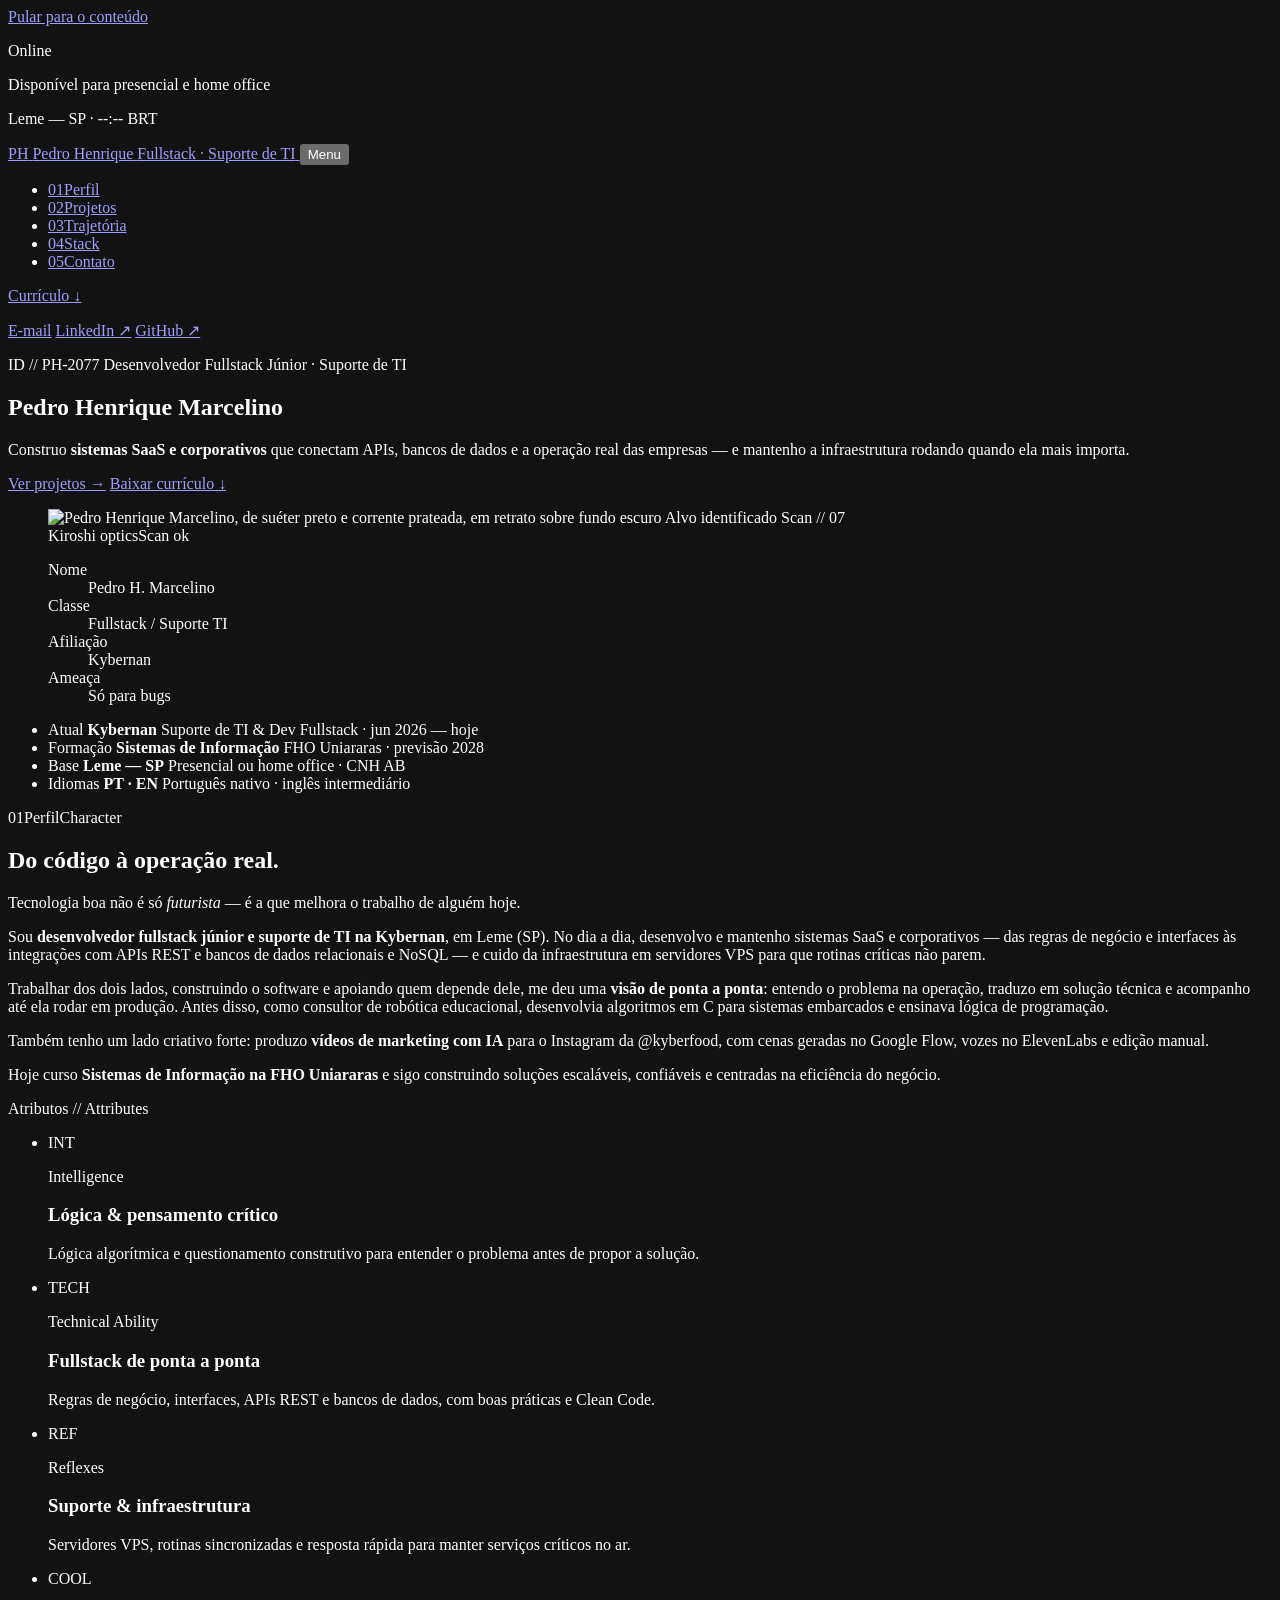
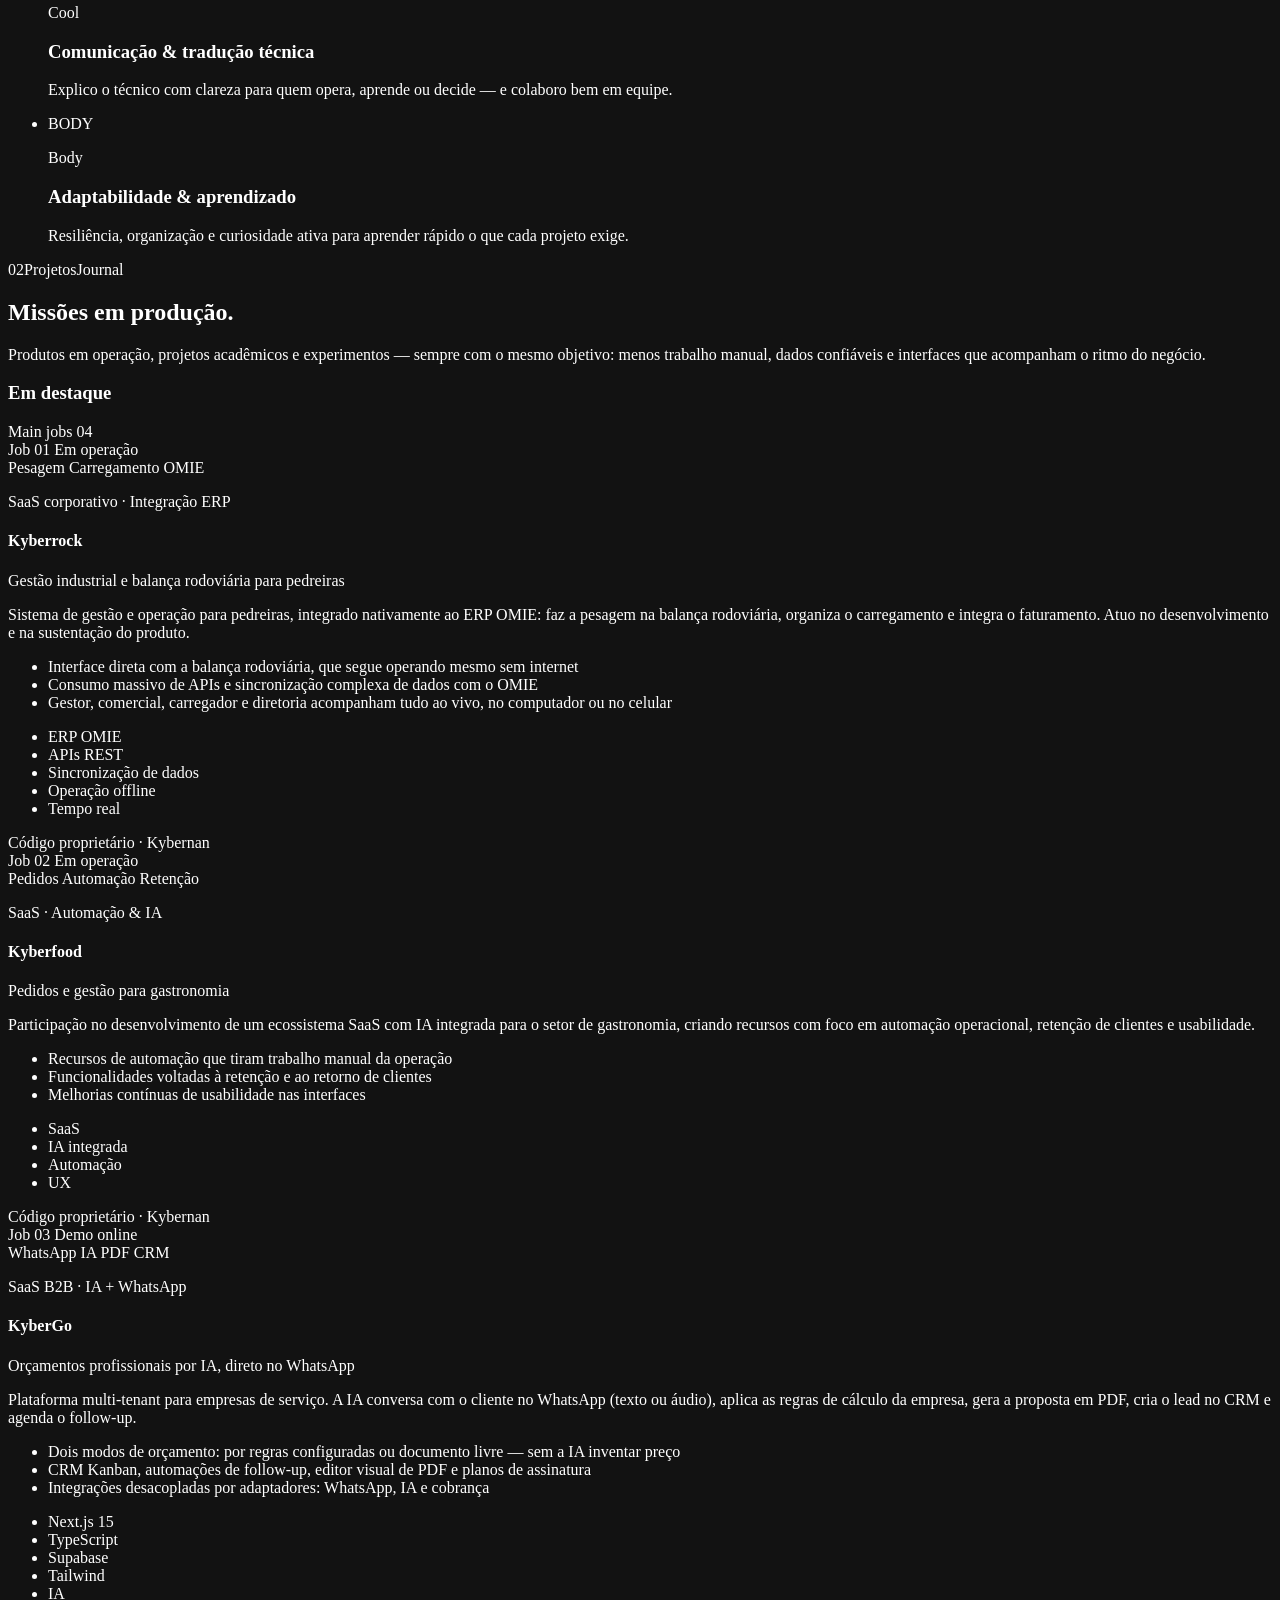
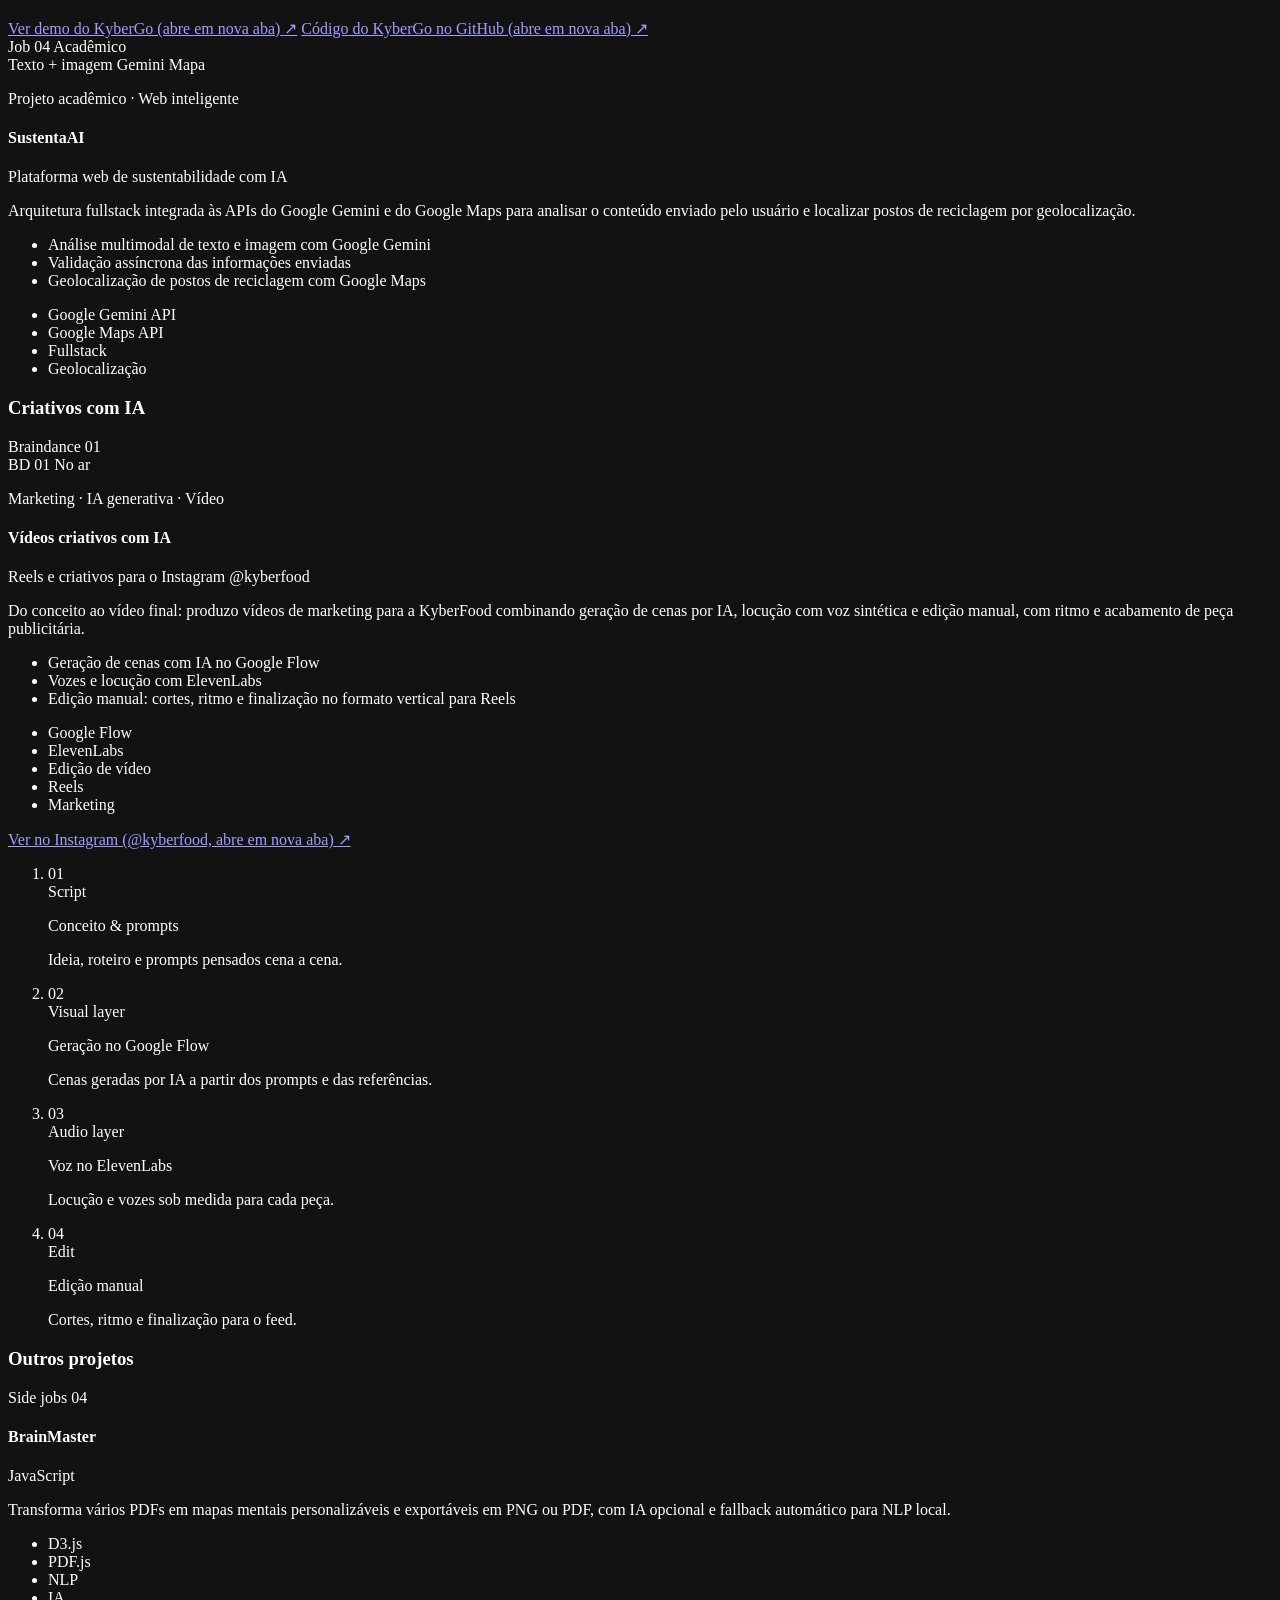
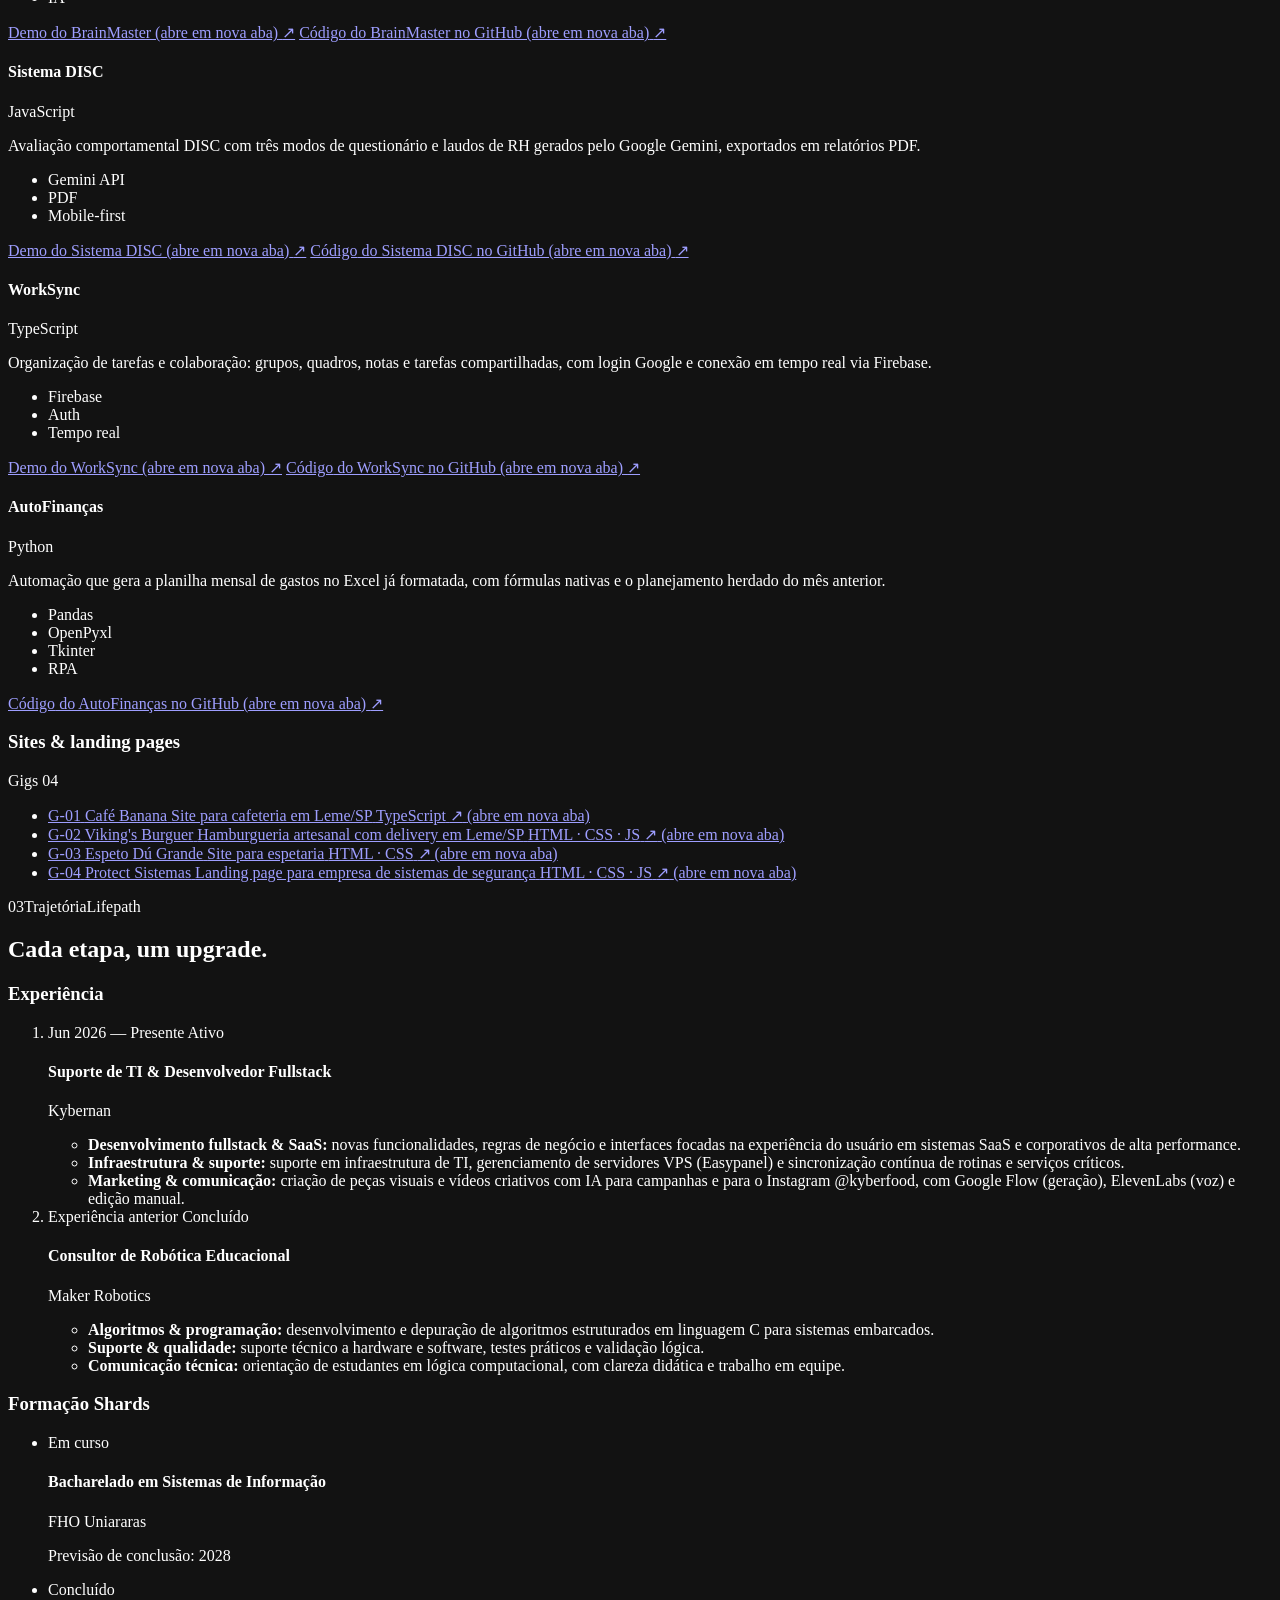
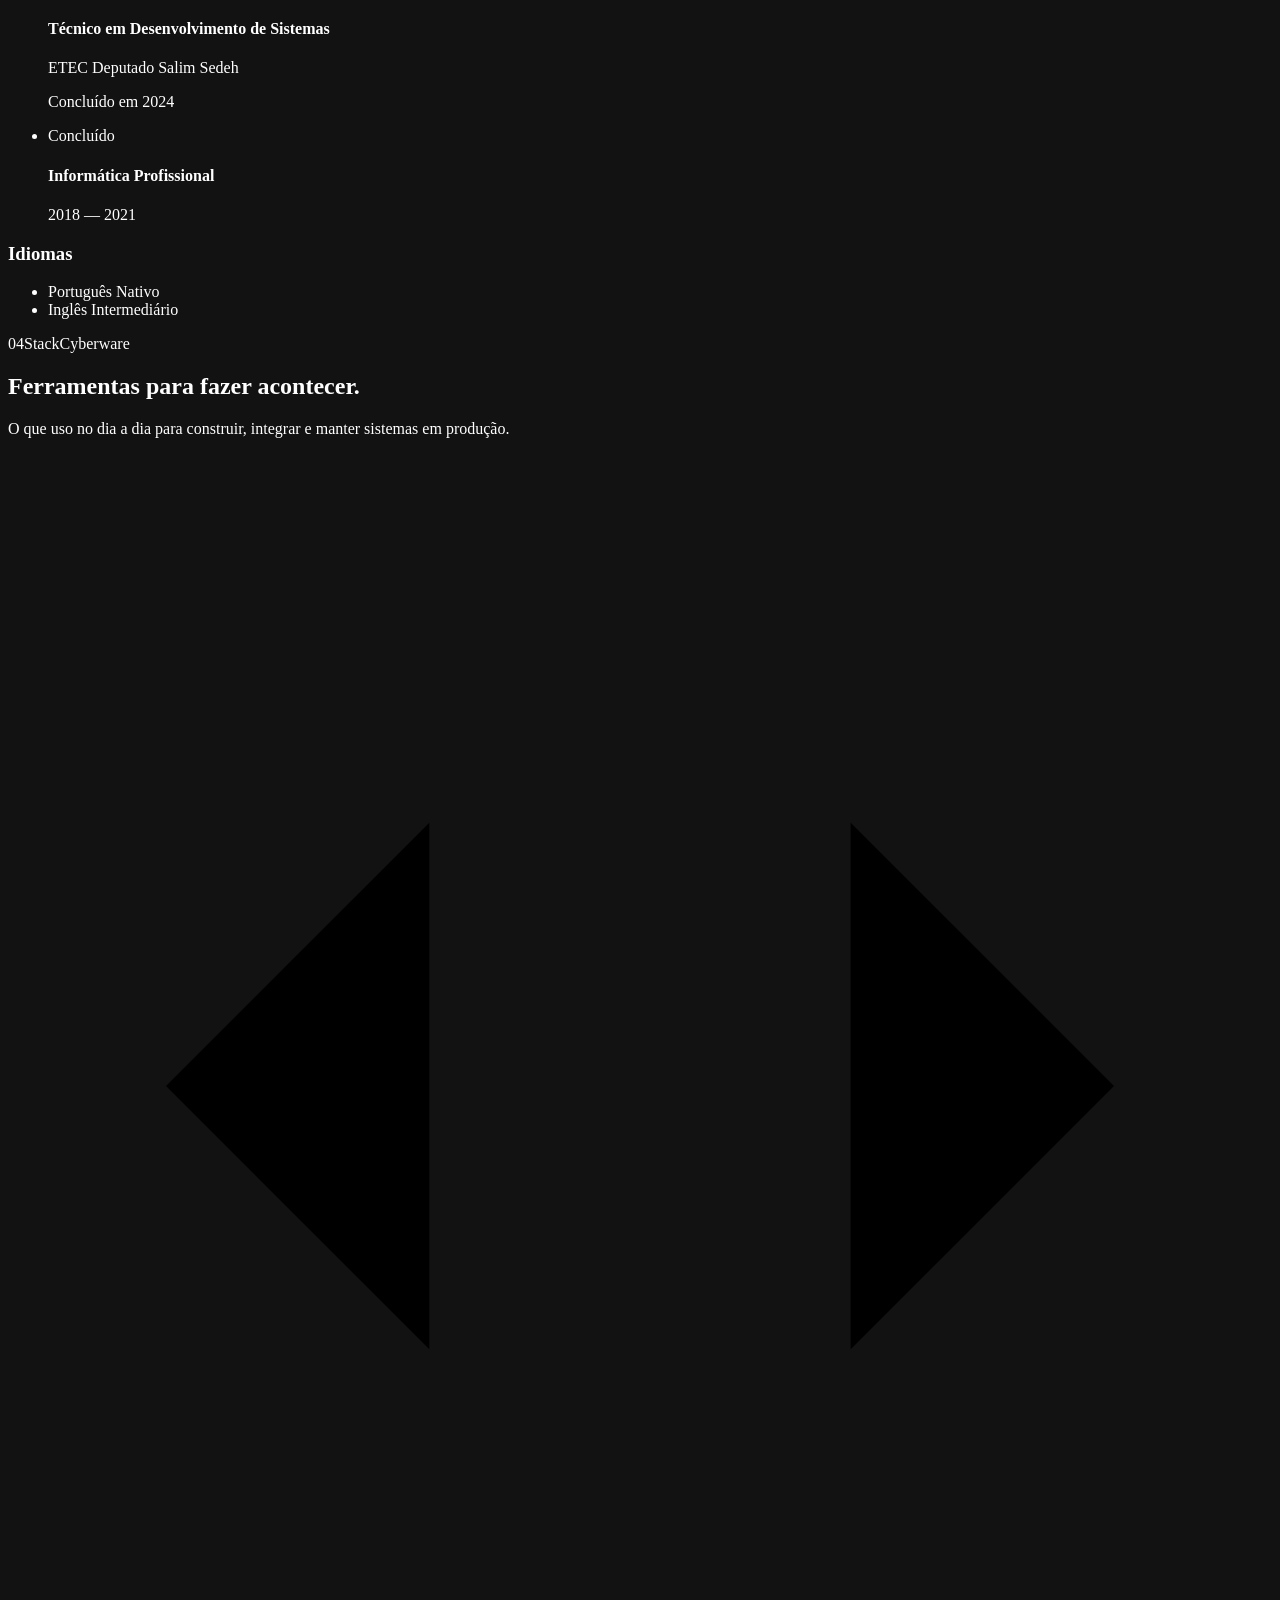
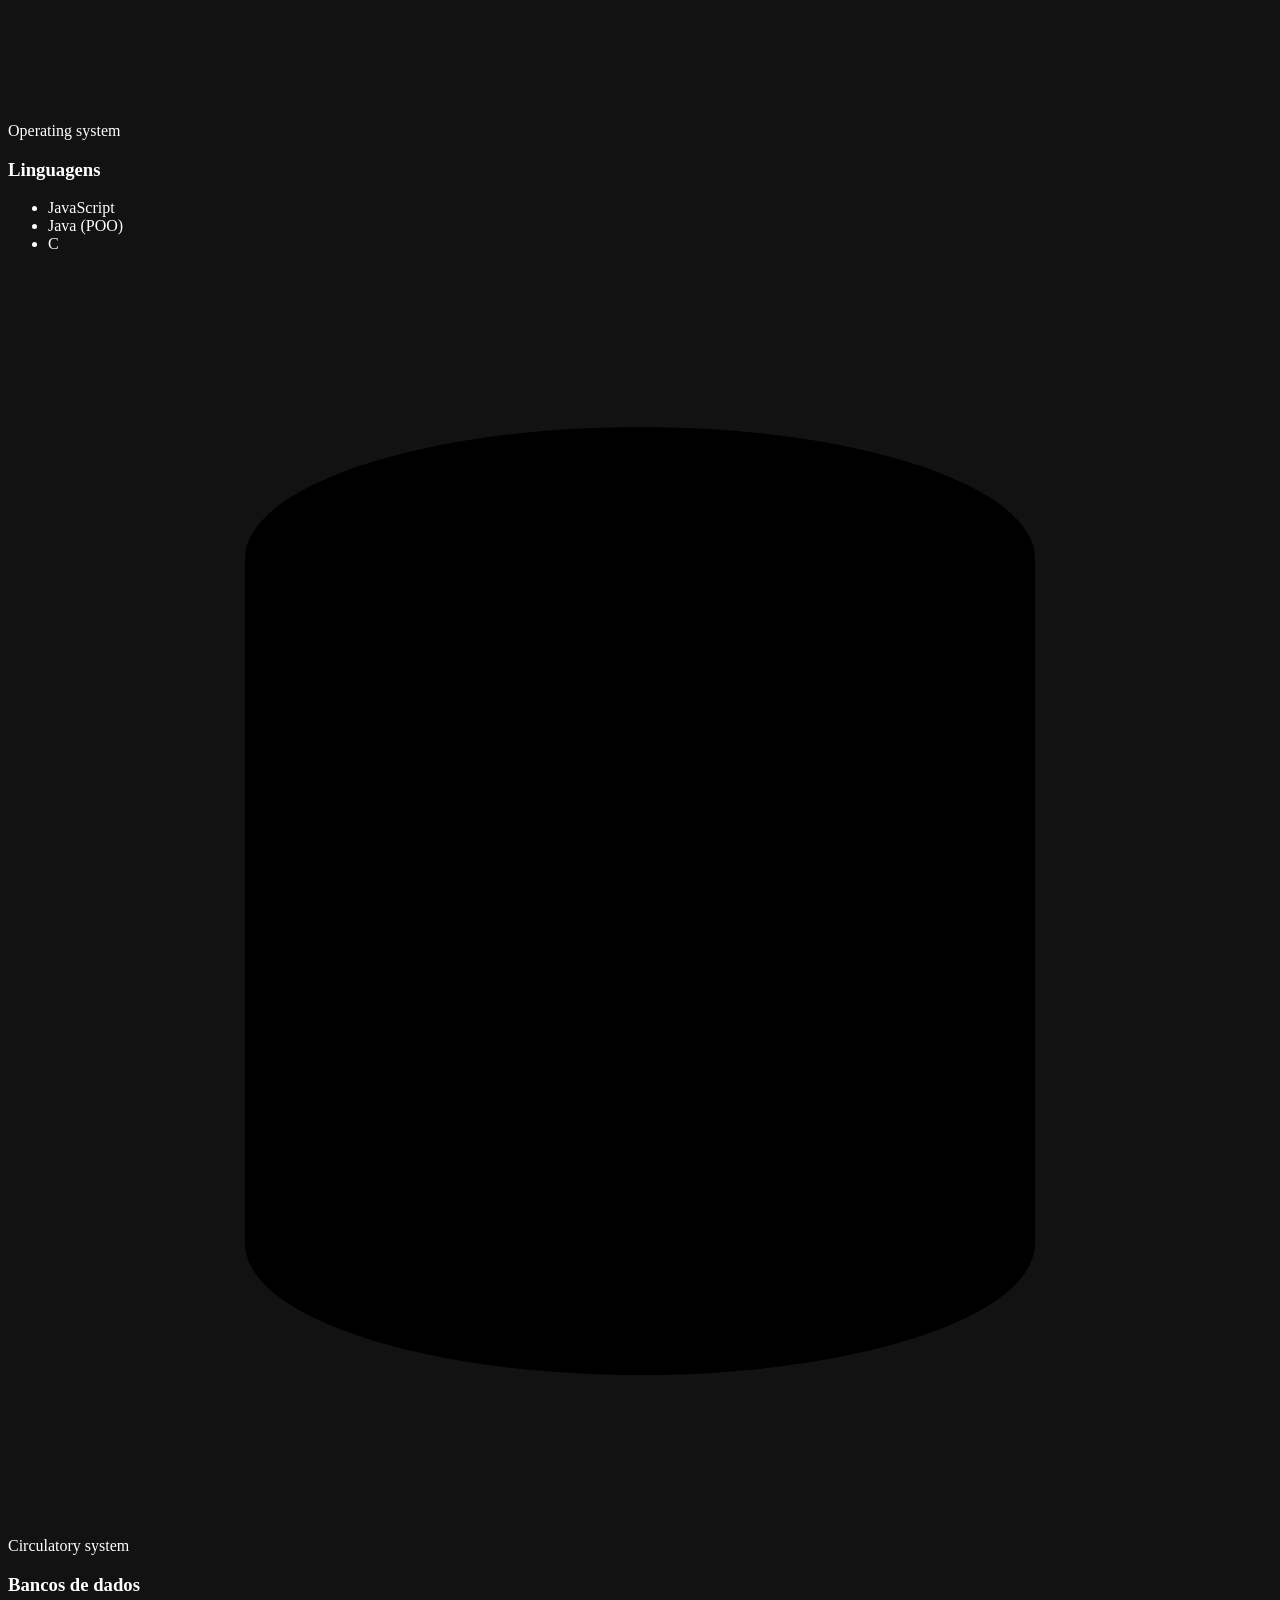
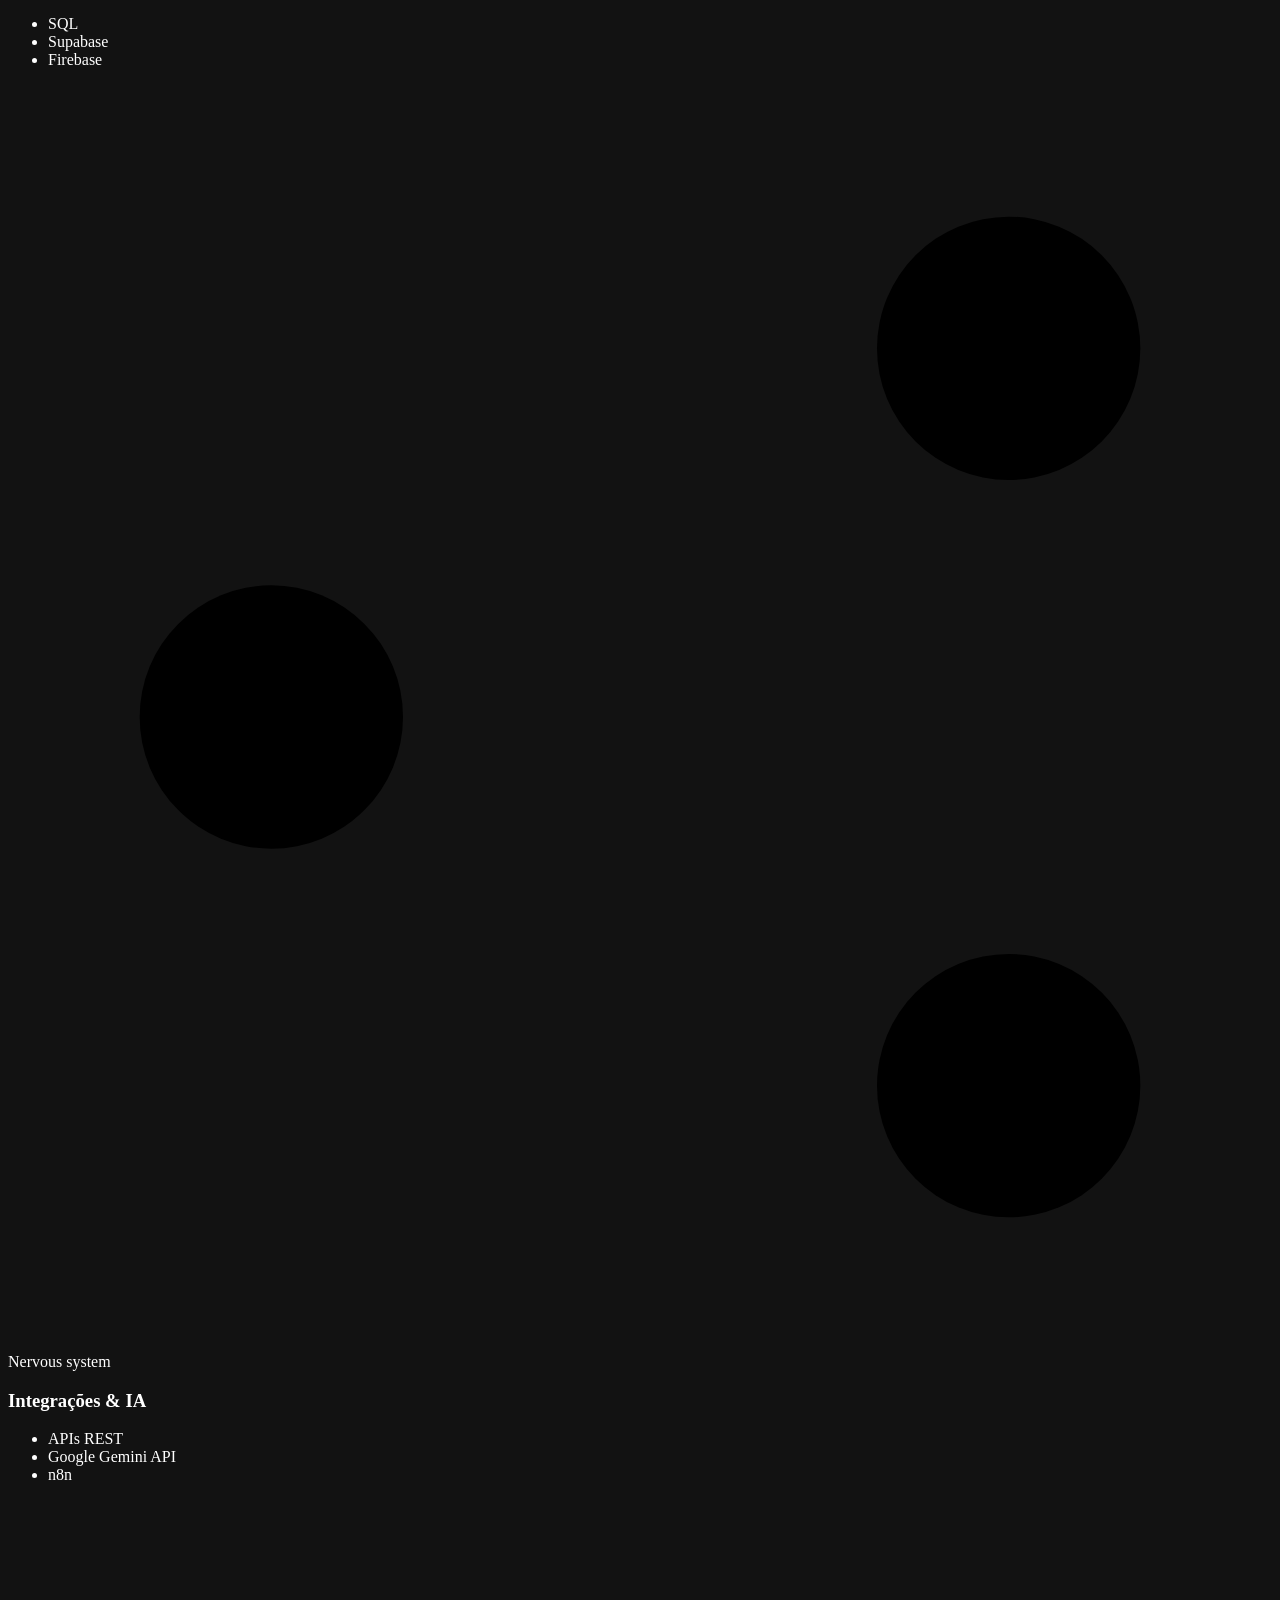
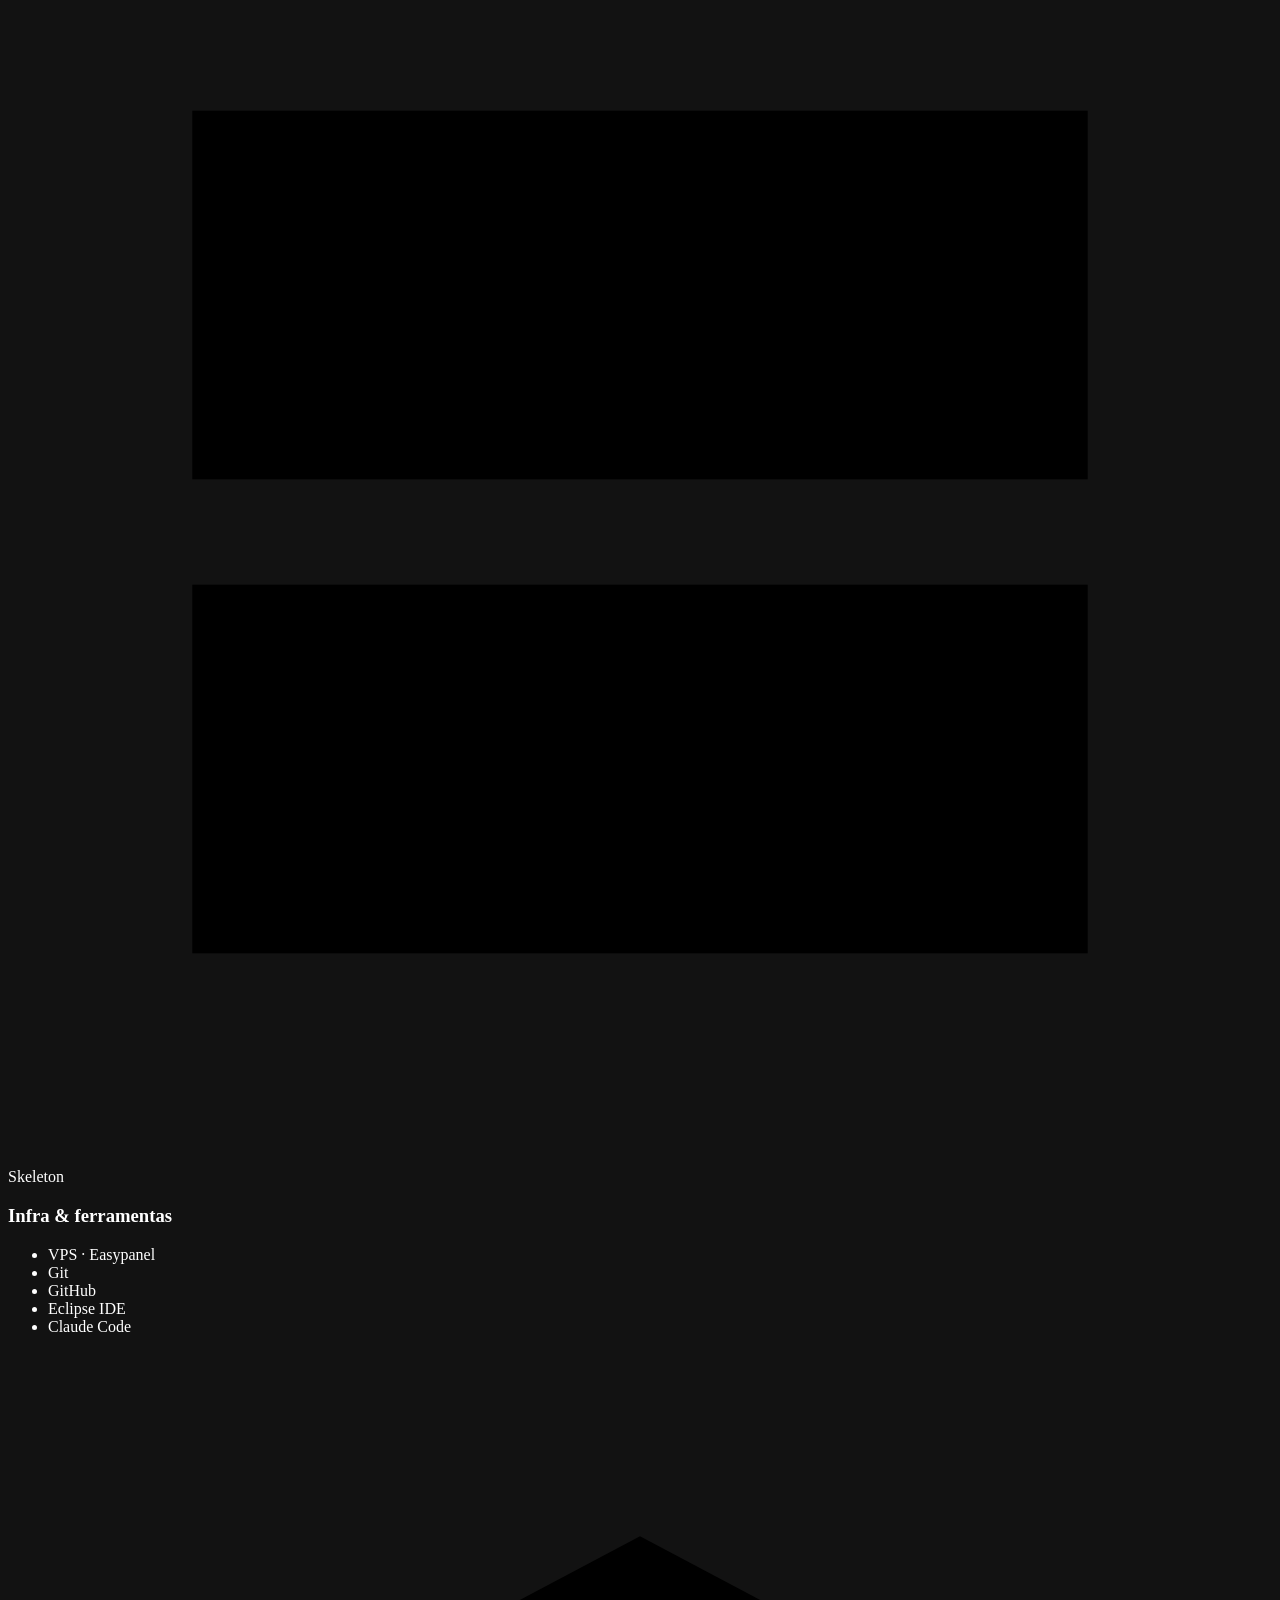
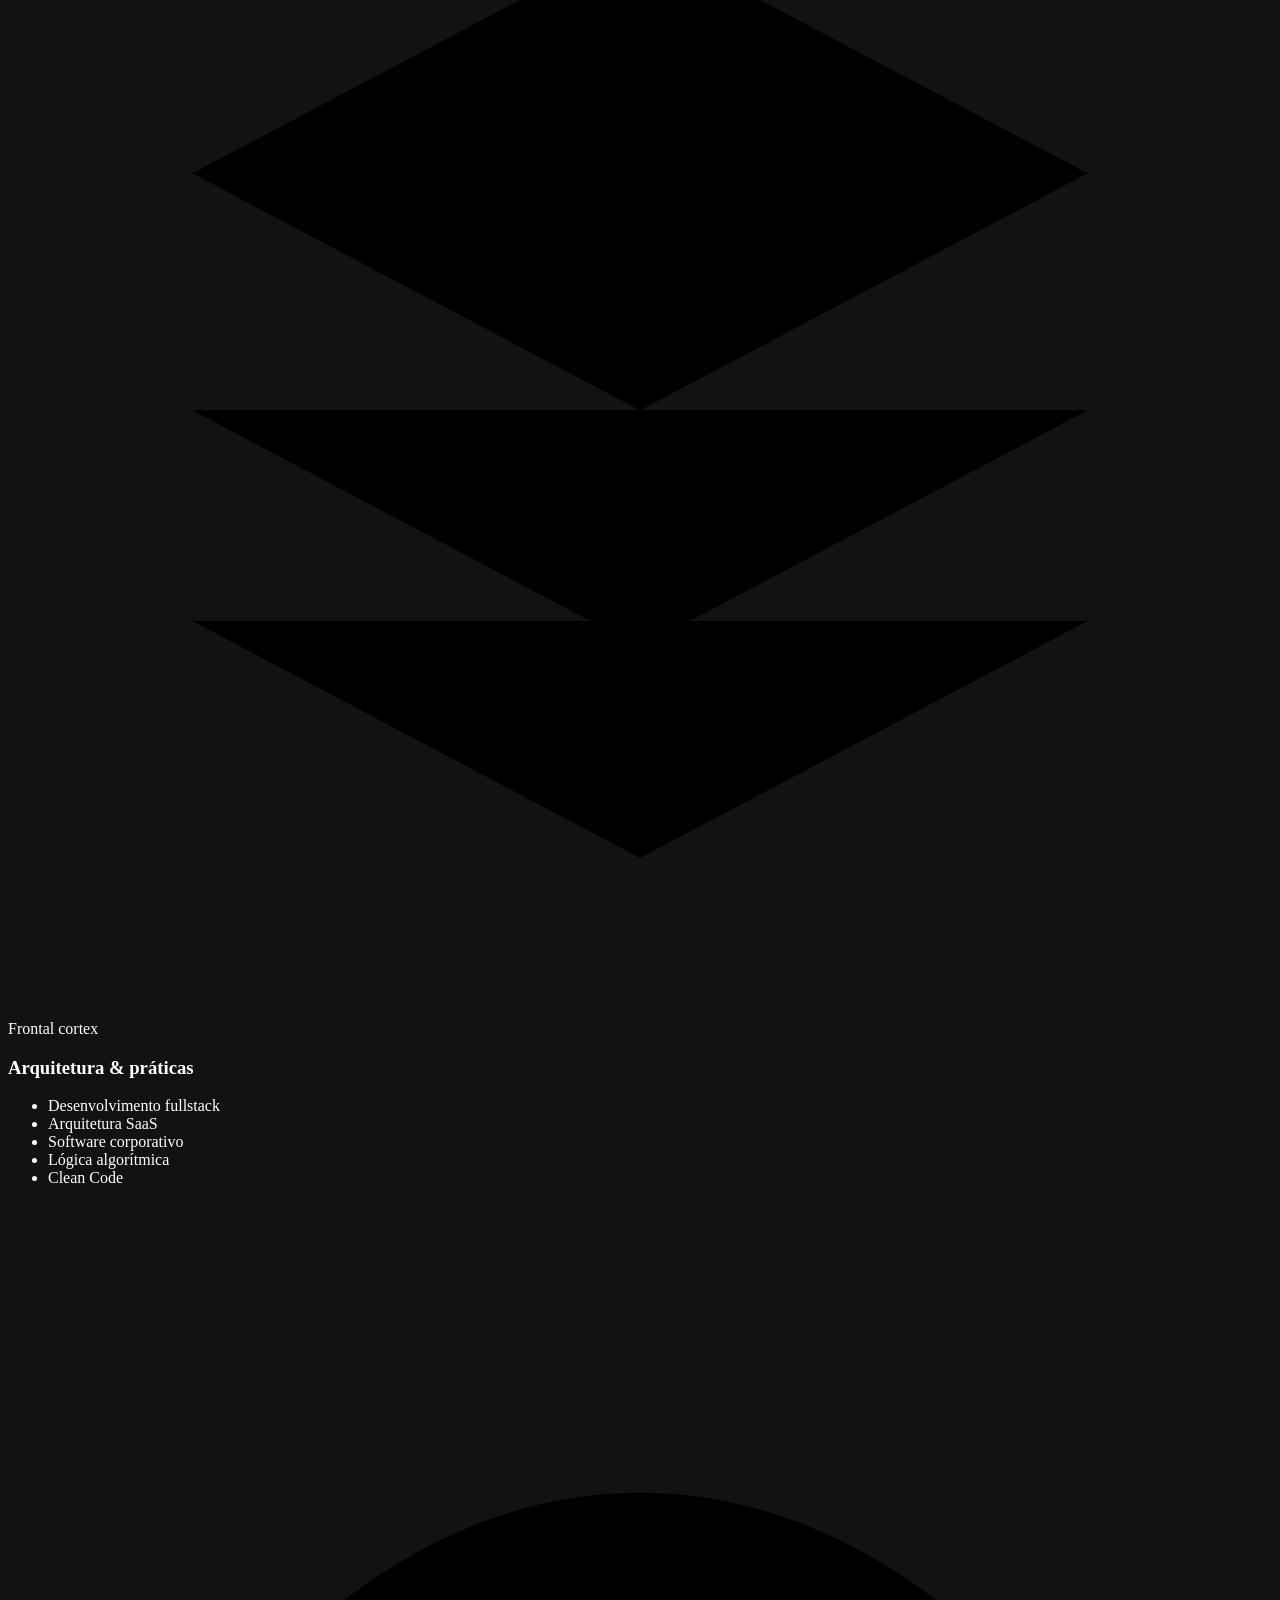
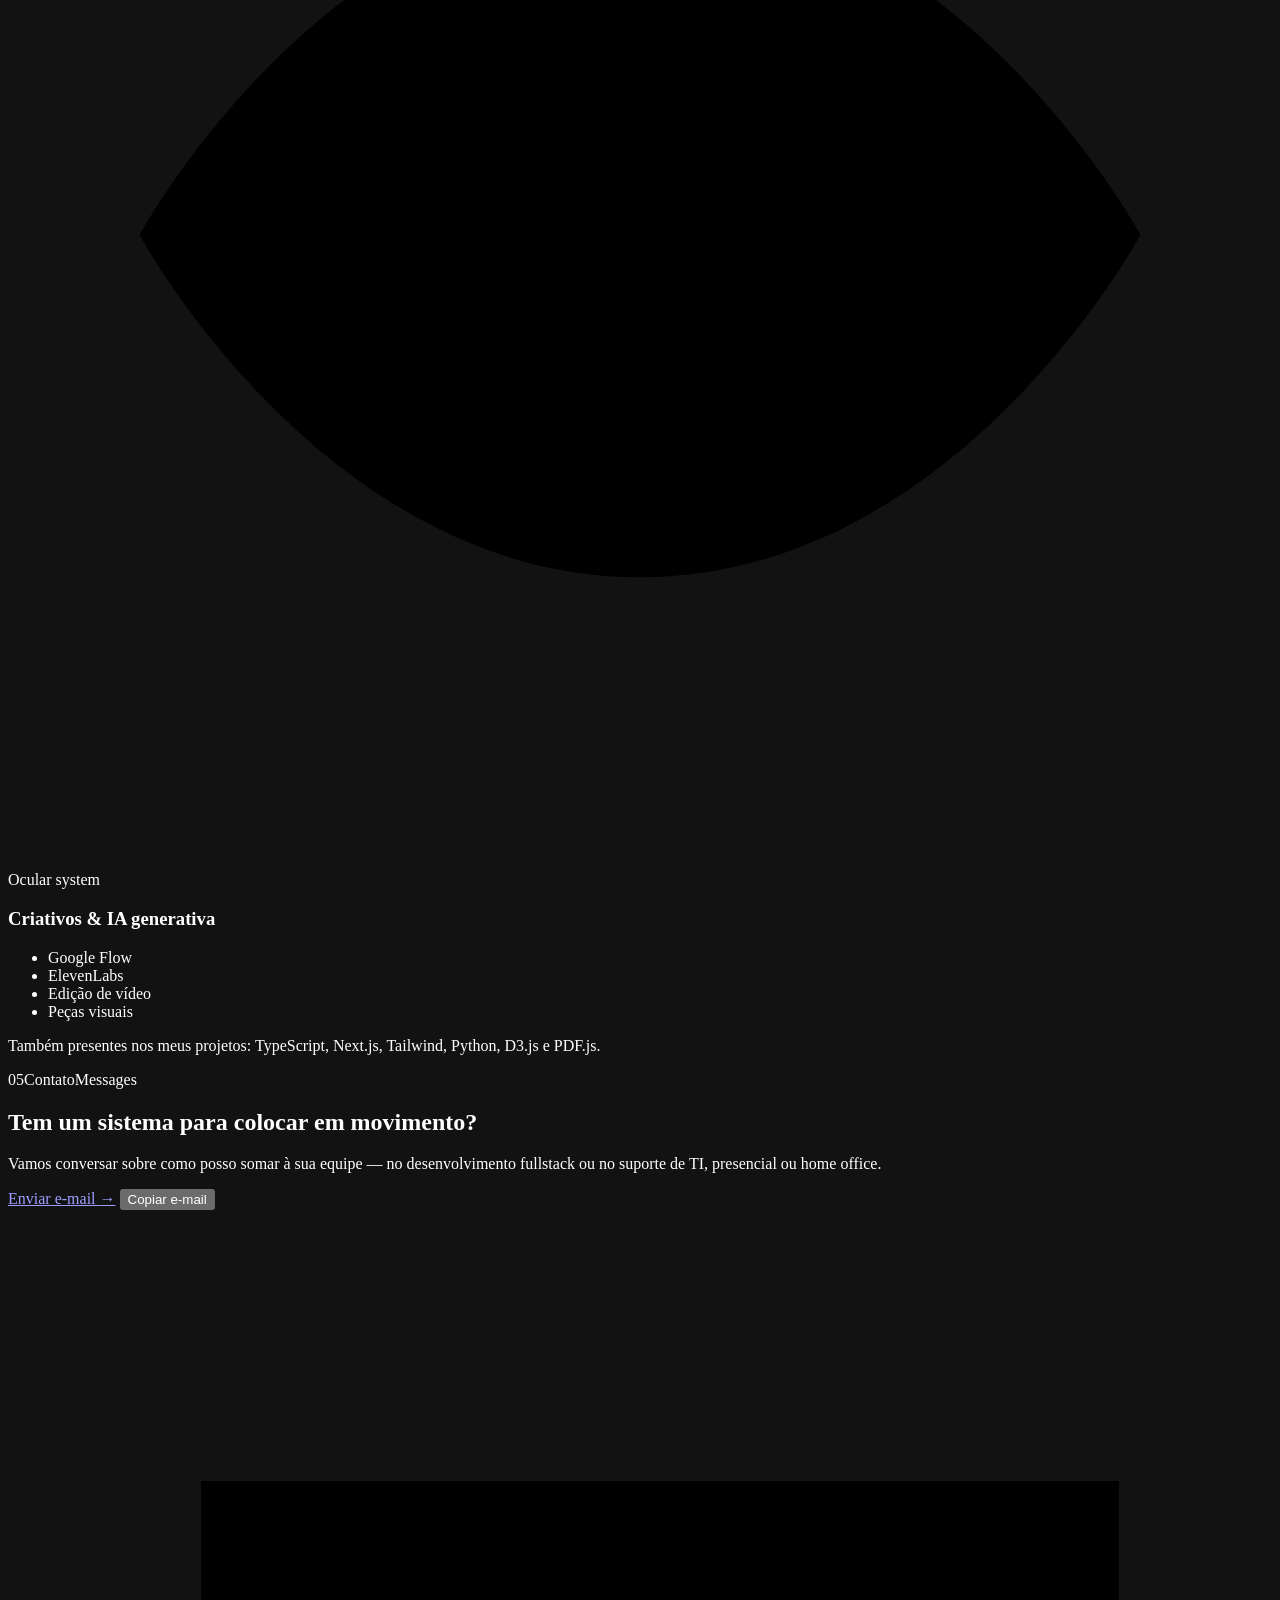
==== index.html @ 67954c0d "Add files via upload" ====
<!doctype html>
<html lang="pt-BR">
<head>
  <meta charset="utf-8">
  <meta name="viewport" content="width=device-width, initial-scale=1">
  <title>Pedro Henrique Marcelino — Desenvolvedor Fullstack &amp; Suporte de TI</title>
  <meta name="description" content="Portfólio de Pedro Henrique Marcelino, desenvolvedor fullstack júnior e suporte de TI em Leme/SP. Sistemas SaaS e corporativos, integrações com APIs REST, bancos de dados, infraestrutura em VPS e vídeos de marketing com IA.">
  <meta name="author" content="Pedro Henrique Marcelino">
  <meta name="theme-color" content="#07070a">
  <meta name="color-scheme" content="dark">

  <!-- Compartilhamento em redes sociais. Depois de publicar, troque o caminho da imagem por uma URL absoluta
       (ex.: https://seu-dominio.com/assets/img/og-image.jpg) — LinkedIn e WhatsApp exigem URL completa. -->
  <meta property="og:type" content="website">
  <meta property="og:locale" content="pt_BR">
  <meta property="og:site_name" content="Pedro Henrique Marcelino">
  <meta property="og:title" content="Pedro Henrique Marcelino — Desenvolvedor Fullstack &amp; Suporte de TI">
  <meta property="og:description" content="Sistemas SaaS e corporativos, APIs REST, dados e infraestrutura. Conheça meus projetos e minha trajetória.">
  <meta property="og:image" content="assets/img/og-image.jpg">
  <meta property="og:image:width" content="1200">
  <meta property="og:image:height" content="630">
  <meta property="og:image:alt" content="Pedro Henrique Marcelino — Desenvolvedor Fullstack e Suporte de TI">
  <meta name="twitter:card" content="summary_large_image">

  <link rel="icon" href="assets/img/favicon-32.png" sizes="32x32" type="image/png">
  <link rel="icon" href="assets/img/favicon.svg" type="image/svg+xml">
  <link rel="apple-touch-icon" href="assets/img/apple-touch-icon.png">

  <link rel="preconnect" href="https://fonts.googleapis.com">
  <link rel="preconnect" href="https://fonts.gstatic.com" crossorigin>
  <link rel="stylesheet" href="https://fonts.googleapis.com/css2?family=Barlow:wght@400;500;600&family=JetBrains+Mono:wght@400;500;700&family=Rajdhani:wght@500;600;700&display=swap">
  <link rel="stylesheet" href="assets/css/style.css">

  <script>document.documentElement.classList.add('js');</script>
  <script type="application/ld+json">
  {
    "@context": "https://schema.org",
    "@type": "Person",
    "name": "Pedro Henrique Marcelino",
    "jobTitle": "Desenvolvedor Fullstack Júnior e Suporte de TI",
    "description": "Desenvolvedor fullstack júnior e suporte de TI, com foco em sistemas SaaS e corporativos, integrações com APIs REST, bancos de dados e infraestrutura em VPS.",
    "image": "assets/img/pedro-henrique-marcelino.webp",
    "email": "mailto:pedromarcelinoh7@gmail.com",
    "worksFor": { "@type": "Organization", "name": "Kybernan" },
    "address": { "@type": "PostalAddress", "addressLocality": "Leme", "addressRegion": "SP", "addressCountry": "BR" },
    "alumniOf": { "@type": "EducationalOrganization", "name": "ETEC Deputado Salim Sedeh" },
    "knowsAbout": ["Desenvolvimento Fullstack", "APIs REST", "Arquitetura SaaS", "SQL", "Supabase", "Firebase", "Infraestrutura VPS", "Suporte de TI", "Vídeos com IA generativa", "Google Flow", "ElevenLabs"],
    "knowsLanguage": ["pt-BR", "en"],
    "sameAs": [
      "https://www.linkedin.com/in/pedro-henrique-marcelino-/",
      "https://github.com/Dev-PedroMarcelino"
    ]
  }
  </script>
</head>
<body>
  <a class="skip-link" href="#conteudo">Pular para o conteúdo</a>
  <div class="fx-bg" aria-hidden="true"></div>

  <!-- ===================================================== STATUS BAR (HUD) -->
  <div class="statusbar">
    <div class="container statusbar__inner">
      <p class="statusbar__item statusbar__item--live"><span class="pulse" aria-hidden="true"></span>Online</p>
      <p class="statusbar__item statusbar__item--wide">Disponível para presencial e home office</p>
      <p class="statusbar__item"><span class="statusbar__item--wide">Leme — SP ·&nbsp;</span><time data-clock>--:--</time>&nbsp;<span class="statusbar__muted">BRT</span></p>
    </div>
  </div>

  <!-- ===================================================== HEADER / NAV -->
  <header class="site-header" data-header>
    <div class="container navbar">
      <a class="brand" href="#inicio" aria-label="Pedro Henrique Marcelino, voltar ao início">
        <span class="brand__mark" aria-hidden="true">PH</span>
        <span class="brand__text" aria-hidden="true">
          <span class="brand__name">Pedro Henrique</span>
          <span class="brand__role">Fullstack · Suporte de TI</span>
        </span>
      </a>

      <button class="nav-toggle" type="button" aria-expanded="false" aria-controls="menu" data-nav-toggle>
        <span class="nav-toggle__label" data-nav-label>Menu</span>
        <span class="nav-toggle__icon" aria-hidden="true"><span></span><span></span></span>
      </button>

      <nav class="nav" id="menu" aria-label="Navegação principal" data-nav>
        <ul class="nav__list">
          <li><a class="nav__link" href="#perfil"><span class="nav__index">01</span>Perfil</a></li>
          <li><a class="nav__link" href="#projetos"><span class="nav__index">02</span>Projetos</a></li>
          <li><a class="nav__link" href="#trajetoria"><span class="nav__index">03</span>Trajetória</a></li>
          <li><a class="nav__link" href="#stack"><span class="nav__index">04</span>Stack</a></li>
          <li><a class="nav__link" href="#contato"><span class="nav__index">05</span>Contato</a></li>
        </ul>
        <a class="btn btn--sm nav__cta" href="assets/docs/curriculo-pedro-henrique-marcelino.pdf" download="Curriculo-Pedro-Henrique-Marcelino.pdf">
          Currículo <span class="btn__icon" aria-hidden="true">↓</span>
        </a>
        <p class="nav__footer">
          <a href="mailto:pedromarcelinoh7@gmail.com">E-mail</a>
          <a href="https://www.linkedin.com/in/pedro-henrique-marcelino-/" target="_blank" rel="noopener">LinkedIn <span aria-hidden="true">↗</span></a>
          <a href="https://github.com/Dev-PedroMarcelino" target="_blank" rel="noopener">GitHub <span aria-hidden="true">↗</span></a>
        </p>
      </nav>
    </div>
  </header>

  <main id="conteudo">

    <!-- ===================================================== HERO -->
    <section class="hero" id="inicio" aria-labelledby="hero-title">
      <div class="container hero__grid">
        <div class="hero__content">
          <p class="eyebrow" data-reveal>
            <span class="eyebrow__tag" aria-hidden="true">ID // PH-2077</span>
            <span data-decode>Desenvolvedor Fullstack Júnior · Suporte de TI</span>
          </p>

          <h1 class="hero__title" id="hero-title" aria-label="Pedro Henrique Marcelino">
            <span class="hero__line" style="--delay: 150ms"><span class="glitch" data-text="Pedro Henrique">Pedro Henrique</span></span>
            <span class="hero__line hero__line--accent" style="--delay: 420ms"><span class="glitch" data-text="Marcelino">Marcelino</span></span>
          </h1>

          <p class="hero__lead" data-reveal data-reveal-delay="650">
            Construo <strong>sistemas SaaS e corporativos</strong> que conectam APIs, bancos de dados e a operação real das empresas — e mantenho a infraestrutura rodando quando ela mais importa.
          </p>

          <div class="hero__actions" data-reveal data-reveal-delay="800">
            <a class="btn" href="#projetos">Ver projetos <span class="btn__icon" aria-hidden="true">→</span></a>
            <a class="btn btn--ghost" href="assets/docs/curriculo-pedro-henrique-marcelino.pdf" download="Curriculo-Pedro-Henrique-Marcelino.pdf">Baixar currículo <span class="btn__icon" aria-hidden="true">↓</span></a>
          </div>
        </div>

        <figure class="portrait" data-reveal data-reveal-delay="250">
          <div class="portrait__frame">
            <img class="portrait__img" src="assets/img/pedro-henrique-marcelino.webp" width="1086" height="1448"
                 alt="Pedro Henrique Marcelino, de suéter preto e corrente prateada, em retrato sobre fundo escuro"
                 fetchpriority="high" decoding="async">
            <span class="portrait__scanline" aria-hidden="true"></span>
            <span class="portrait__reticle" aria-hidden="true"><span class="portrait__target">Alvo identificado</span></span>
            <span class="portrait__tag" aria-hidden="true">Scan // 07</span>
          </div>
          <figcaption class="scan-card">
            <span class="scan-card__head" aria-hidden="true"><span>Kiroshi optics</span><span>Scan ok</span></span>
            <dl class="scan-card__list">
              <div><dt>Nome</dt><dd data-decode>Pedro H. Marcelino</dd></div>
              <div><dt>Classe</dt><dd data-decode>Fullstack / Suporte TI</dd></div>
              <div><dt>Afiliação</dt><dd data-decode>Kybernan</dd></div>
              <div><dt>Ameaça</dt><dd class="scan-card__threat" data-decode>Só para bugs</dd></div>
            </dl>
          </figcaption>
        </figure>
      </div>
    </section>

    <!-- ===================================================== FATOS RÁPIDOS -->
    <div class="facts">
      <ul class="container facts__grid" aria-label="Resumo rápido">
        <li class="fact" data-reveal>
          <span class="fact__label">Atual</span>
          <strong class="fact__value">Kybernan</strong>
          <span class="fact__sub">Suporte de TI &amp; Dev Fullstack · jun 2026 — hoje</span>
        </li>
        <li class="fact" data-reveal>
          <span class="fact__label">Formação</span>
          <strong class="fact__value">Sistemas de Informação</strong>
          <span class="fact__sub">FHO Uniararas · previsão 2028</span>
        </li>
        <li class="fact" data-reveal>
          <span class="fact__label">Base</span>
          <strong class="fact__value">Leme — SP</strong>
          <span class="fact__sub">Presencial ou home office · CNH AB</span>
        </li>
        <li class="fact" data-reveal>
          <span class="fact__label">Idiomas</span>
          <strong class="fact__value">PT · EN</strong>
          <span class="fact__sub">Português nativo · inglês intermediário</span>
        </li>
      </ul>
    </div>

    <!-- ===================================================== 01 PERFIL // CHARACTER -->
    <section class="section" id="perfil" aria-labelledby="perfil-title">
      <div class="container">
        <header class="section__head">
          <p class="kicker" data-reveal><span class="kicker__index">01</span>Perfil<span class="kicker__game" lang="en">Character</span></p>
          <h2 class="section__title" id="perfil-title" data-reveal>Do código à <span class="accent">operação real.</span></h2>
        </header>

        <div class="profile">
          <div class="profile__bio" data-reveal>
            <p class="profile__quote">Tecnologia boa não é só <em>futurista</em> — é a que melhora o trabalho de alguém hoje.</p>
            <p>
              Sou <strong>desenvolvedor fullstack júnior e suporte de TI na Kybernan</strong>, em Leme (SP). No dia a dia, desenvolvo e mantenho sistemas SaaS e corporativos — das regras de negócio e interfaces às integrações com APIs REST e bancos de dados relacionais e NoSQL — e cuido da infraestrutura em servidores VPS para que rotinas críticas não parem.
            </p>
            <p>
              Trabalhar dos dois lados, construindo o software e apoiando quem depende dele, me deu uma <strong>visão de ponta a ponta</strong>: entendo o problema na operação, traduzo em solução técnica e acompanho até ela rodar em produção. Antes disso, como consultor de robótica educacional, desenvolvia algoritmos em C para sistemas embarcados e ensinava lógica de programação.
            </p>
            <p>
              Também tenho um lado criativo forte: produzo <strong>vídeos de marketing com IA</strong> para o Instagram da @kyberfood, com cenas geradas no Google Flow, vozes no ElevenLabs e edição manual.
            </p>
            <p>
              Hoje curso <strong>Sistemas de Informação na FHO Uniararas</strong> e sigo construindo soluções escaláveis, confiáveis e centradas na eficiência do negócio.
            </p>
          </div>

          <div class="profile__attrs">
            <p class="panel-label" data-reveal>Atributos <span lang="en">// Attributes</span></p>
            <ul class="attrs">
              <li class="attr panel" data-reveal>
                <span class="attr__code" aria-hidden="true">INT</span>
                <div>
                  <p class="attr__name" lang="en">Intelligence</p>
                  <h3 class="attr__title">Lógica &amp; pensamento crítico</h3>
                  <p class="attr__text">Lógica algorítmica e questionamento construtivo para entender o problema antes de propor a solução.</p>
                </div>
              </li>
              <li class="attr panel" data-reveal>
                <span class="attr__code" aria-hidden="true">TECH</span>
                <div>
                  <p class="attr__name" lang="en">Technical Ability</p>
                  <h3 class="attr__title">Fullstack de ponta a ponta</h3>
                  <p class="attr__text">Regras de negócio, interfaces, APIs REST e bancos de dados, com boas práticas e Clean Code.</p>
                </div>
              </li>
              <li class="attr panel" data-reveal>
                <span class="attr__code" aria-hidden="true">REF</span>
                <div>
                  <p class="attr__name" lang="en">Reflexes</p>
                  <h3 class="attr__title">Suporte &amp; infraestrutura</h3>
                  <p class="attr__text">Servidores VPS, rotinas sincronizadas e resposta rápida para manter serviços críticos no ar.</p>
                </div>
              </li>
              <li class="attr panel" data-reveal>
                <span class="attr__code" aria-hidden="true">COOL</span>
                <div>
                  <p class="attr__name" lang="en">Cool</p>
                  <h3 class="attr__title">Comunicação &amp; tradução técnica</h3>
                  <p class="attr__text">Explico o técnico com clareza para quem opera, aprende ou decide — e colaboro bem em equipe.</p>
                </div>
              </li>
              <li class="attr panel" data-reveal>
                <span class="attr__code" aria-hidden="true">BODY</span>
                <div>
                  <p class="attr__name" lang="en">Body</p>
                  <h3 class="attr__title">Adaptabilidade &amp; aprendizado</h3>
                  <p class="attr__text">Resiliência, organização e curiosidade ativa para aprender rápido o que cada projeto exige.</p>
                </div>
              </li>
            </ul>
          </div>
        </div>
      </div>
    </section>

    <!-- ===================================================== 02 PROJETOS // JOURNAL -->
    <section class="section" id="projetos" aria-labelledby="projetos-title">
      <div class="container">
        <header class="section__head">
          <p class="kicker" data-reveal><span class="kicker__index">02</span>Projetos<span class="kicker__game" lang="en">Journal</span></p>
          <h2 class="section__title" id="projetos-title" data-reveal>Missões em <span class="accent">produção.</span></h2>
          <p class="section__intro" data-reveal>Produtos em operação, projetos acadêmicos e experimentos — sempre com o mesmo objetivo: menos trabalho manual, dados confiáveis e interfaces que acompanham o ritmo do negócio.</p>
        </header>

        <!-- Main jobs -->
        <div class="journal-group">
          <div class="group-head" data-reveal>
            <h3 class="group-head__title">Em destaque</h3>
            <span class="group-head__game" lang="en">Main jobs</span>
            <span class="group-head__count" aria-hidden="true">04</span>
          </div>

          <div class="jobs">
            <article class="job panel" data-reveal data-spotlight>
              <div class="job__top">
                <span class="job__id">Job 01</span>
                <span class="status status--live">Em operação</span>
              </div>
              <div class="pipeline" aria-hidden="true">
                <span class="pipeline__node">Pesagem</span><span class="pipeline__link"></span>
                <span class="pipeline__node">Carregamento</span><span class="pipeline__link"></span>
                <span class="pipeline__node pipeline__node--end">OMIE</span>
              </div>
              <p class="job__type">SaaS corporativo · Integração ERP</p>
              <h4 class="job__title">Kyberrock</h4>
              <p class="job__subtitle">Gestão industrial e balança rodoviária para pedreiras</p>
              <p class="job__desc">Sistema de gestão e operação para pedreiras, integrado nativamente ao ERP OMIE: faz a pesagem na balança rodoviária, organiza o carregamento e integra o faturamento. Atuo no desenvolvimento e na sustentação do produto.</p>
              <ul class="job__list">
                <li>Interface direta com a balança rodoviária, que segue operando mesmo sem internet</li>
                <li>Consumo massivo de APIs e sincronização complexa de dados com o OMIE</li>
                <li>Gestor, comercial, carregador e diretoria acompanham tudo ao vivo, no computador ou no celular</li>
              </ul>
              <ul class="tags" aria-label="Tecnologias e temas">
                <li>ERP OMIE</li><li>APIs REST</li><li>Sincronização de dados</li><li>Operação offline</li><li>Tempo real</li>
              </ul>
              <div class="job__foot">
                <span class="job__note">Código proprietário · Kybernan</span>
              </div>
            </article>

            <article class="job panel" data-reveal data-spotlight>
              <div class="job__top">
                <span class="job__id">Job 02</span>
                <span class="status status--live">Em operação</span>
              </div>
              <div class="pipeline" aria-hidden="true">
                <span class="pipeline__node">Pedidos</span><span class="pipeline__link"></span>
                <span class="pipeline__node">Automação</span><span class="pipeline__link"></span>
                <span class="pipeline__node pipeline__node--end">Retenção</span>
              </div>
              <p class="job__type">SaaS · Automação &amp; IA</p>
              <h4 class="job__title">Kyberfood</h4>
              <p class="job__subtitle">Pedidos e gestão para gastronomia</p>
              <p class="job__desc">Participação no desenvolvimento de um ecossistema SaaS com IA integrada para o setor de gastronomia, criando recursos com foco em automação operacional, retenção de clientes e usabilidade.</p>
              <ul class="job__list">
                <li>Recursos de automação que tiram trabalho manual da operação</li>
                <li>Funcionalidades voltadas à retenção e ao retorno de clientes</li>
                <li>Melhorias contínuas de usabilidade nas interfaces</li>
              </ul>
              <ul class="tags" aria-label="Tecnologias e temas">
                <li>SaaS</li><li>IA integrada</li><li>Automação</li><li>UX</li>
              </ul>
              <div class="job__foot">
                <span class="job__note">Código proprietário · Kybernan</span>
              </div>
            </article>

            <article class="job panel" data-reveal data-spotlight>
              <div class="job__top">
                <span class="job__id">Job 03</span>
                <span class="status status--demo">Demo online</span>
              </div>
              <div class="pipeline" aria-hidden="true">
                <span class="pipeline__node">WhatsApp</span><span class="pipeline__link"></span>
                <span class="pipeline__node">IA</span><span class="pipeline__link"></span>
                <span class="pipeline__node">PDF</span><span class="pipeline__link"></span>
                <span class="pipeline__node pipeline__node--end">CRM</span>
              </div>
              <p class="job__type">SaaS B2B · IA + WhatsApp</p>
              <h4 class="job__title">KyberGo</h4>
              <p class="job__subtitle">Orçamentos profissionais por IA, direto no WhatsApp</p>
              <p class="job__desc">Plataforma multi-tenant para empresas de serviço. A IA conversa com o cliente no WhatsApp (texto ou áudio), aplica as regras de cálculo da empresa, gera a proposta em PDF, cria o lead no CRM e agenda o follow-up.</p>
              <ul class="job__list">
                <li>Dois modos de orçamento: por regras configuradas ou documento livre — sem a IA inventar preço</li>
                <li>CRM Kanban, automações de follow-up, editor visual de PDF e planos de assinatura</li>
                <li>Integrações desacopladas por adaptadores: WhatsApp, IA e cobrança</li>
              </ul>
              <ul class="tags" aria-label="Tecnologias e temas">
                <li>Next.js 15</li><li>TypeScript</li><li>Supabase</li><li>Tailwind</li><li>IA</li>
              </ul>
              <div class="job__foot">
                <a class="link-arrow" href="https://kyber-go.vercel.app" target="_blank" rel="noopener">Ver demo<span class="sr-only"> do KyberGo (abre em nova aba)</span> <span aria-hidden="true">↗</span></a>
                <a class="link-arrow link-arrow--muted" href="https://github.com/Dev-PedroMarcelino/KyberGo" target="_blank" rel="noopener">Código<span class="sr-only"> do KyberGo no GitHub (abre em nova aba)</span> <span aria-hidden="true">↗</span></a>
              </div>
            </article>

            <article class="job panel" data-reveal data-spotlight>
              <div class="job__top">
                <span class="job__id">Job 04</span>
                <span class="status status--academic">Acadêmico</span>
              </div>
              <div class="pipeline" aria-hidden="true">
                <span class="pipeline__node">Texto + imagem</span><span class="pipeline__link"></span>
                <span class="pipeline__node">Gemini</span><span class="pipeline__link"></span>
                <span class="pipeline__node pipeline__node--end">Mapa</span>
              </div>
              <p class="job__type">Projeto acadêmico · Web inteligente</p>
              <h4 class="job__title">SustentaAI</h4>
              <p class="job__subtitle">Plataforma web de sustentabilidade com IA</p>
              <p class="job__desc">Arquitetura fullstack integrada às APIs do Google Gemini e do Google Maps para analisar o conteúdo enviado pelo usuário e localizar postos de reciclagem por geolocalização.</p>
              <ul class="job__list">
                <li>Análise multimodal de texto e imagem com Google Gemini</li>
                <li>Validação assíncrona das informações enviadas</li>
                <li>Geolocalização de postos de reciclagem com Google Maps</li>
              </ul>
              <ul class="tags" aria-label="Tecnologias e temas">
                <li>Google Gemini API</li><li>Google Maps API</li><li>Fullstack</li><li>Geolocalização</li>
              </ul>
            </article>
          </div>
        </div>

        <!-- Criativos com IA (braindance) -->
        <div class="journal-group">
          <div class="group-head" data-reveal>
            <h3 class="group-head__title">Criativos com IA</h3>
            <span class="group-head__game" lang="en">Braindance</span>
            <span class="group-head__count" aria-hidden="true">01</span>
          </div>

          <article class="job bd panel" data-reveal data-spotlight>
            <div class="bd__main">
              <div class="job__top">
                <span class="job__id">BD 01</span>
                <span class="status status--live">No ar</span>
              </div>
              <p class="job__type">Marketing · IA generativa · Vídeo</p>
              <h4 class="job__title">Vídeos criativos com IA</h4>
              <p class="job__subtitle">Reels e criativos para o Instagram @kyberfood</p>
              <p class="job__desc">Do conceito ao vídeo final: produzo vídeos de marketing para a KyberFood combinando geração de cenas por IA, locução com voz sintética e edição manual, com ritmo e acabamento de peça publicitária.</p>
              <ul class="job__list">
                <li>Geração de cenas com IA no Google Flow</li>
                <li>Vozes e locução com ElevenLabs</li>
                <li>Edição manual: cortes, ritmo e finalização no formato vertical para Reels</li>
              </ul>
              <ul class="tags" aria-label="Ferramentas e temas">
                <li>Google Flow</li><li>ElevenLabs</li><li>Edição de vídeo</li><li>Reels</li><li>Marketing</li>
              </ul>
              <div class="job__foot">
                <a class="link-arrow" href="https://www.instagram.com/kyberfood/" target="_blank" rel="noopener">Ver no Instagram<span class="sr-only"> (@kyberfood, abre em nova aba)</span> <span aria-hidden="true">↗</span></a>
              </div>
            </div>

            <ol class="bd-steps" aria-label="Fluxo de produção">
              <li class="bd-step">
                <span class="bd-step__index" aria-hidden="true">01</span>
                <div>
                  <span class="bd-step__layer" lang="en">Script</span>
                  <p class="bd-step__title">Conceito &amp; prompts</p>
                  <p class="bd-step__text">Ideia, roteiro e prompts pensados cena a cena.</p>
                </div>
              </li>
              <li class="bd-step bd-step--visual">
                <span class="bd-step__index" aria-hidden="true">02</span>
                <div>
                  <span class="bd-step__layer" lang="en">Visual layer</span>
                  <p class="bd-step__title">Geração no Google Flow</p>
                  <p class="bd-step__text">Cenas geradas por IA a partir dos prompts e das referências.</p>
                </div>
              </li>
              <li class="bd-step bd-step--audio">
                <span class="bd-step__index" aria-hidden="true">03</span>
                <div>
                  <span class="bd-step__layer" lang="en">Audio layer</span>
                  <p class="bd-step__title">Voz no ElevenLabs</p>
                  <p class="bd-step__text">Locução e vozes sob medida para cada peça.</p>
                </div>
              </li>
              <li class="bd-step bd-step--edit">
                <span class="bd-step__index" aria-hidden="true">04</span>
                <div>
                  <span class="bd-step__layer" lang="en">Edit</span>
                  <p class="bd-step__title">Edição manual</p>
                  <p class="bd-step__text">Cortes, ritmo e finalização para o feed.</p>
                </div>
              </li>
            </ol>
          </article>
        </div>

        <!-- Side jobs -->
        <div class="journal-group">
          <div class="group-head" data-reveal>
            <h3 class="group-head__title">Outros projetos</h3>
            <span class="group-head__game" lang="en">Side jobs</span>
            <span class="group-head__count" aria-hidden="true">04</span>
          </div>

          <div class="side-jobs">
            <article class="side-job panel" data-reveal data-spotlight>
              <div class="side-job__head">
                <h4 class="side-job__title">BrainMaster</h4>
                <span class="side-job__lang">JavaScript</span>
              </div>
              <p class="side-job__desc">Transforma vários PDFs em mapas mentais personalizáveis e exportáveis em PNG ou PDF, com IA opcional e fallback automático para NLP local.</p>
              <ul class="tags tags--sm" aria-label="Tecnologias"><li>D3.js</li><li>PDF.js</li><li>NLP</li><li>IA</li></ul>
              <div class="side-job__links">
                <a class="link-arrow" href="https://brain-master-three.vercel.app" target="_blank" rel="noopener">Demo<span class="sr-only"> do BrainMaster (abre em nova aba)</span> <span aria-hidden="true">↗</span></a>
                <a class="link-arrow link-arrow--muted" href="https://github.com/Dev-PedroMarcelino/BrainMaster" target="_blank" rel="noopener">Código<span class="sr-only"> do BrainMaster no GitHub (abre em nova aba)</span> <span aria-hidden="true">↗</span></a>
              </div>
            </article>

            <article class="side-job panel" data-reveal data-spotlight>
              <div class="side-job__head">
                <h4 class="side-job__title">Sistema DISC</h4>
                <span class="side-job__lang">JavaScript</span>
              </div>
              <p class="side-job__desc">Avaliação comportamental DISC com três modos de questionário e laudos de RH gerados pelo Google Gemini, exportados em relatórios PDF.</p>
              <ul class="tags tags--sm" aria-label="Tecnologias"><li>Gemini API</li><li>PDF</li><li>Mobile-first</li></ul>
              <div class="side-job__links">
                <a class="link-arrow" href="https://sistema-disc.vercel.app" target="_blank" rel="noopener">Demo<span class="sr-only"> do Sistema DISC (abre em nova aba)</span> <span aria-hidden="true">↗</span></a>
                <a class="link-arrow link-arrow--muted" href="https://github.com/Dev-PedroMarcelino/sistema-DISC" target="_blank" rel="noopener">Código<span class="sr-only"> do Sistema DISC no GitHub (abre em nova aba)</span> <span aria-hidden="true">↗</span></a>
              </div>
            </article>

            <article class="side-job panel" data-reveal data-spotlight>
              <div class="side-job__head">
                <h4 class="side-job__title">WorkSync</h4>
                <span class="side-job__lang">TypeScript</span>
              </div>
              <p class="side-job__desc">Organização de tarefas e colaboração: grupos, quadros, notas e tarefas compartilhadas, com login Google e conexão em tempo real via Firebase.</p>
              <ul class="tags tags--sm" aria-label="Tecnologias"><li>Firebase</li><li>Auth</li><li>Tempo real</li></ul>
              <div class="side-job__links">
                <a class="link-arrow" href="https://worksync-eosin.vercel.app" target="_blank" rel="noopener">Demo<span class="sr-only"> do WorkSync (abre em nova aba)</span> <span aria-hidden="true">↗</span></a>
                <a class="link-arrow link-arrow--muted" href="https://github.com/Dev-PedroMarcelino/worksync" target="_blank" rel="noopener">Código<span class="sr-only"> do WorkSync no GitHub (abre em nova aba)</span> <span aria-hidden="true">↗</span></a>
              </div>
            </article>

            <article class="side-job panel" data-reveal data-spotlight>
              <div class="side-job__head">
                <h4 class="side-job__title">AutoFinanças</h4>
                <span class="side-job__lang">Python</span>
              </div>
              <p class="side-job__desc">Automação que gera a planilha mensal de gastos no Excel já formatada, com fórmulas nativas e o planejamento herdado do mês anterior.</p>
              <ul class="tags tags--sm" aria-label="Tecnologias"><li>Pandas</li><li>OpenPyxl</li><li>Tkinter</li><li>RPA</li></ul>
              <div class="side-job__links">
                <a class="link-arrow" href="https://github.com/Dev-PedroMarcelino/Controle-de-gastos-pessoal" target="_blank" rel="noopener">Código<span class="sr-only"> do AutoFinanças no GitHub (abre em nova aba)</span> <span aria-hidden="true">↗</span></a>
              </div>
            </article>
          </div>
        </div>

        <!-- Gigs -->
        <div class="journal-group">
          <div class="group-head" data-reveal>
            <h3 class="group-head__title">Sites &amp; landing pages</h3>
            <span class="group-head__game" lang="en">Gigs</span>
            <span class="group-head__count" aria-hidden="true">04</span>
          </div>

          <ul class="gigs">
            <li data-reveal>
              <a class="gig" href="https://cafeteria-swart-chi.vercel.app" target="_blank" rel="noopener">
                <span class="gig__index" aria-hidden="true">G-01</span>
                <span class="gig__name">Café Banana</span>
                <span class="gig__desc">Site para cafeteria em Leme/SP</span>
                <span class="gig__tech">TypeScript</span>
                <span class="gig__arrow" aria-hidden="true">↗</span>
                <span class="sr-only">(abre em nova aba)</span>
              </a>
            </li>
            <li data-reveal>
              <a class="gig" href="https://vikings-drab.vercel.app" target="_blank" rel="noopener">
                <span class="gig__index" aria-hidden="true">G-02</span>
                <span class="gig__name">Viking's Burguer</span>
                <span class="gig__desc">Hamburgueria artesanal com delivery em Leme/SP</span>
                <span class="gig__tech">HTML · CSS · JS</span>
                <span class="gig__arrow" aria-hidden="true">↗</span>
                <span class="sr-only">(abre em nova aba)</span>
              </a>
            </li>
            <li data-reveal>
              <a class="gig" href="https://espetinho-bice.vercel.app" target="_blank" rel="noopener">
                <span class="gig__index" aria-hidden="true">G-03</span>
                <span class="gig__name">Espeto Dú Grande</span>
                <span class="gig__desc">Site para espetaria</span>
                <span class="gig__tech">HTML · CSS</span>
                <span class="gig__arrow" aria-hidden="true">↗</span>
                <span class="sr-only">(abre em nova aba)</span>
              </a>
            </li>
            <li data-reveal>
              <a class="gig" href="https://protectsistemasdeseguranca.vercel.app" target="_blank" rel="noopener">
                <span class="gig__index" aria-hidden="true">G-04</span>
                <span class="gig__name">Protect Sistemas</span>
                <span class="gig__desc">Landing page para empresa de sistemas de segurança</span>
                <span class="gig__tech">HTML · CSS · JS</span>
                <span class="gig__arrow" aria-hidden="true">↗</span>
                <span class="sr-only">(abre em nova aba)</span>
              </a>
            </li>
          </ul>
        </div>
      </div>
    </section>

    <!-- ===================================================== 03 TRAJETÓRIA // LIFEPATH -->
    <section class="section" id="trajetoria" aria-labelledby="trajetoria-title">
      <div class="container">
        <header class="section__head">
          <p class="kicker" data-reveal><span class="kicker__index">03</span>Trajetória<span class="kicker__game" lang="en">Lifepath</span></p>
          <h2 class="section__title" id="trajetoria-title" data-reveal>Cada etapa, um <span class="accent">upgrade.</span></h2>
        </header>

        <div class="lifepath">
          <div>
            <h3 class="col-title" data-reveal>Experiência</h3>
            <ol class="timeline">
              <li class="timeline__item timeline__item--active" data-reveal>
                <span class="timeline__marker" aria-hidden="true"></span>
                <div class="timeline__card panel">
                  <div class="timeline__meta">
                    <span>Jun 2026 — Presente</span>
                    <span class="status status--live">Ativo</span>
                  </div>
                  <h4 class="timeline__role">Suporte de TI &amp; Desenvolvedor Fullstack</h4>
                  <p class="timeline__org">Kybernan</p>
                  <ul class="timeline__list">
                    <li><strong>Desenvolvimento fullstack &amp; SaaS:</strong> novas funcionalidades, regras de negócio e interfaces focadas na experiência do usuário em sistemas SaaS e corporativos de alta performance.</li>
                    <li><strong>Infraestrutura &amp; suporte:</strong> suporte em infraestrutura de TI, gerenciamento de servidores VPS (Easypanel) e sincronização contínua de rotinas e serviços críticos.</li>
                    <li><strong>Marketing &amp; comunicação:</strong> criação de peças visuais e vídeos criativos com IA para campanhas e para o Instagram @kyberfood, com Google Flow (geração), ElevenLabs (voz) e edição manual.</li>
                  </ul>
                </div>
              </li>
              <li class="timeline__item" data-reveal>
                <span class="timeline__marker" aria-hidden="true"></span>
                <div class="timeline__card panel">
                  <div class="timeline__meta">
                    <span>Experiência anterior</span>
                    <span class="status status--done">Concluído</span>
                  </div>
                  <h4 class="timeline__role">Consultor de Robótica Educacional</h4>
                  <p class="timeline__org">Maker Robotics</p>
                  <ul class="timeline__list">
                    <li><strong>Algoritmos &amp; programação:</strong> desenvolvimento e depuração de algoritmos estruturados em linguagem C para sistemas embarcados.</li>
                    <li><strong>Suporte &amp; qualidade:</strong> suporte técnico a hardware e software, testes práticos e validação lógica.</li>
                    <li><strong>Comunicação técnica:</strong> orientação de estudantes em lógica computacional, com clareza didática e trabalho em equipe.</li>
                  </ul>
                </div>
              </li>
            </ol>
          </div>

          <div>
            <h3 class="col-title" data-reveal>Formação <span class="col-title__game" lang="en">Shards</span></h3>
            <ul class="shards">
              <li class="shard panel" data-reveal>
                <span class="status status--live">Em curso</span>
                <h4 class="shard__title">Bacharelado em Sistemas de Informação</h4>
                <p class="shard__org">FHO Uniararas</p>
                <p class="shard__date">Previsão de conclusão: 2028</p>
              </li>
              <li class="shard panel" data-reveal>
                <span class="status status--done">Concluído</span>
                <h4 class="shard__title">Técnico em Desenvolvimento de Sistemas</h4>
                <p class="shard__org">ETEC Deputado Salim Sedeh</p>
                <p class="shard__date">Concluído em 2024</p>
              </li>
              <li class="shard panel" data-reveal>
                <span class="status status--done">Concluído</span>
                <h4 class="shard__title">Informática Profissional</h4>
                <p class="shard__date">2018 — 2021</p>
              </li>
            </ul>

            <h3 class="col-title col-title--spaced" data-reveal>Idiomas</h3>
            <ul class="langs" data-reveal>
              <li class="lang">
                <span class="lang__name">Português</span>
                <span class="lang__level">Nativo</span>
                <span class="lang__meter" aria-hidden="true"><i class="is-on"></i><i class="is-on"></i><i class="is-on"></i><i class="is-on"></i><i class="is-on"></i></span>
              </li>
              <li class="lang">
                <span class="lang__name">Inglês</span>
                <span class="lang__level">Intermediário</span>
                <span class="lang__meter" aria-hidden="true"><i class="is-on"></i><i class="is-on"></i><i class="is-on"></i><i></i><i></i></span>
              </li>
            </ul>
          </div>
        </div>
      </div>
    </section>

    <!-- ===================================================== 04 STACK // CYBERWARE -->
    <section class="section" id="stack" aria-labelledby="stack-title">
      <div class="container">
        <header class="section__head">
          <p class="kicker" data-reveal><span class="kicker__index">04</span>Stack<span class="kicker__game" lang="en">Cyberware</span></p>
          <h2 class="section__title" id="stack-title" data-reveal>Ferramentas para <span class="accent">fazer acontecer.</span></h2>
          <p class="section__intro" data-reveal>O que uso no dia a dia para construir, integrar e manter sistemas em produção.</p>
        </header>

        <div class="cyberware">
          <article class="slot panel" data-reveal data-spotlight>
            <div class="slot__top">
              <span class="slot__icon" aria-hidden="true"><svg viewBox="0 0 24 24" focusable="false"><path d="M8 7l-5 5 5 5M16 7l5 5-5 5M14 4l-4 16"/></svg></span>
              <span class="slot__name" lang="en">Operating system</span>
            </div>
            <h3 class="slot__title">Linguagens</h3>
            <ul class="chips"><li>JavaScript</li><li>Java (POO)</li><li>C</li></ul>
          </article>

          <article class="slot panel" data-reveal data-spotlight>
            <div class="slot__top">
              <span class="slot__icon" aria-hidden="true"><svg viewBox="0 0 24 24" focusable="false"><ellipse cx="12" cy="5.5" rx="7.5" ry="2.5"/><path d="M4.5 5.5v13c0 1.4 3.4 2.5 7.5 2.5s7.5-1.1 7.5-2.5v-13M4.5 12c0 1.4 3.4 2.5 7.5 2.5s7.5-1.1 7.5-2.5"/></svg></span>
              <span class="slot__name" lang="en">Circulatory system</span>
            </div>
            <h3 class="slot__title">Bancos de dados</h3>
            <ul class="chips"><li>SQL</li><li>Supabase</li><li>Firebase</li></ul>
          </article>

          <article class="slot panel" data-reveal data-spotlight>
            <div class="slot__top">
              <span class="slot__icon" aria-hidden="true"><svg viewBox="0 0 24 24" focusable="false"><circle cx="5" cy="12" r="2.5"/><circle cx="19" cy="5" r="2.5"/><circle cx="19" cy="19" r="2.5"/><path d="M7.3 10.9l9.4-4.7M7.3 13.1l9.4 4.7"/></svg></span>
              <span class="slot__name" lang="en">Nervous system</span>
            </div>
            <h3 class="slot__title">Integrações &amp; IA</h3>
            <ul class="chips"><li>APIs REST</li><li>Google Gemini API</li><li>n8n</li></ul>
          </article>

          <article class="slot panel" data-reveal data-spotlight>
            <div class="slot__top">
              <span class="slot__icon" aria-hidden="true"><svg viewBox="0 0 24 24" focusable="false"><rect x="3.5" y="4" width="17" height="7"/><rect x="3.5" y="13" width="17" height="7"/><path d="M7 7.5h2M7 16.5h2"/></svg></span>
              <span class="slot__name" lang="en">Skeleton</span>
            </div>
            <h3 class="slot__title">Infra &amp; ferramentas</h3>
            <ul class="chips"><li>VPS · Easypanel</li><li>Git</li><li>GitHub</li><li>Eclipse IDE</li><li>Claude Code</li></ul>
          </article>

          <article class="slot panel" data-reveal data-spotlight>
            <div class="slot__top">
              <span class="slot__icon" aria-hidden="true"><svg viewBox="0 0 24 24" focusable="false"><path d="M12 3.5l8.5 4.5-8.5 4.5L3.5 8z"/><path d="M3.5 12.5l8.5 4.5 8.5-4.5M3.5 16.5l8.5 4.5 8.5-4.5"/></svg></span>
              <span class="slot__name" lang="en">Frontal cortex</span>
            </div>
            <h3 class="slot__title">Arquitetura &amp; práticas</h3>
            <ul class="chips"><li>Desenvolvimento fullstack</li><li>Arquitetura SaaS</li><li>Software corporativo</li><li>Lógica algorítmica</li><li>Clean Code</li></ul>
          </article>

          <article class="slot panel" data-reveal data-spotlight>
            <div class="slot__top">
              <span class="slot__icon" aria-hidden="true"><svg viewBox="0 0 24 24" focusable="false"><path d="M2.5 12s3.5-6.5 9.5-6.5 9.5 6.5 9.5 6.5-3.5 6.5-9.5 6.5S2.5 12 2.5 12z"/><circle cx="12" cy="12" r="3"/></svg></span>
              <span class="slot__name" lang="en">Ocular system</span>
            </div>
            <h3 class="slot__title">Criativos &amp; IA generativa</h3>
            <ul class="chips"><li>Google Flow</li><li>ElevenLabs</li><li>Edição de vídeo</li><li>Peças visuais</li></ul>
          </article>
        </div>

        <p class="stack-note" data-reveal>Também presentes nos meus projetos: TypeScript, Next.js, Tailwind, Python, D3.js e PDF.js.</p>
      </div>
    </section>

    <!-- ===================================================== 05 CONTATO // MESSAGES -->
    <section class="section contact" id="contato" aria-labelledby="contato-title">
      <div class="container contact__grid">
        <div class="contact__intro">
          <p class="kicker" data-reveal><span class="kicker__index">05</span>Contato<span class="kicker__game" lang="en">Messages</span></p>
          <h2 class="contact__title" id="contato-title" data-reveal>Tem um sistema para <span class="accent">colocar em movimento?</span></h2>
          <p class="section__intro" data-reveal>Vamos conversar sobre como posso somar à sua equipe — no desenvolvimento fullstack ou no suporte de TI, presencial ou home office.</p>
          <div class="contact__actions" data-reveal>
            <a class="btn btn--lg" href="mailto:pedromarcelinoh7@gmail.com?subject=Contato%20pelo%20portf%C3%B3lio">Enviar e-mail <span class="btn__icon" aria-hidden="true">→</span></a>
            <button class="btn btn--ghost" type="button" data-copy="pedromarcelinoh7@gmail.com"><span data-copy-label>Copiar e-mail</span></button>
          </div>
          <p class="sr-only" aria-live="polite" data-copy-status></p>
        </div>

        <ul class="contacts">
          <li data-reveal>
            <a class="contact-card panel" href="mailto:pedromarcelinoh7@gmail.com" data-spotlight>
              <span class="contact-card__icon" aria-hidden="true"><svg viewBox="0 0 24 24" focusable="false"><rect x="3" y="5" width="18" height="14"/><path d="M3 6.5l9 6.5 9-6.5"/></svg></span>
              <span class="contact-card__text">
                <span class="contact-card__label">E-mail</span>
                <span class="contact-card__value">pedromarcelinoh7@gmail.com</span>
              </span>
              <span class="contact-card__arrow" aria-hidden="true">→</span>
            </a>
          </li>
          <li data-reveal>
            <a class="contact-card panel" href="https://wa.me/5519971253411" target="_blank" rel="noopener" data-spotlight>
              <span class="contact-card__icon" aria-hidden="true"><svg viewBox="0 0 24 24" focusable="false"><path d="M20 11.5a8 8 0 0 1-11.8 7L4 20l1.5-4A8 8 0 1 1 20 11.5z"/></svg></span>
              <span class="contact-card__text">
                <span class="contact-card__label">WhatsApp <span aria-hidden="true">// </span><span lang="en">Holocall</span></span>
                <span class="contact-card__value">(19) 97125-3411</span>
              </span>
              <span class="contact-card__arrow" aria-hidden="true">↗</span>
              <span class="sr-only">(abre em nova aba)</span>
            </a>
          </li>
          <li data-reveal>
            <a class="contact-card panel" href="https://www.linkedin.com/in/pedro-henrique-marcelino-/" target="_blank" rel="noopener" data-spotlight>
              <span class="contact-card__icon" aria-hidden="true"><svg viewBox="0 0 24 24" focusable="false"><rect x="3.5" y="3.5" width="17" height="17"/><path d="M8 10.5V16M8 7.5v.5M11.5 16v-5.5M11.5 13c0-1.5 1-2.5 2.3-2.5S16 11.5 16 13v3"/></svg></span>
              <span class="contact-card__text">
                <span class="contact-card__label">LinkedIn</span>
                <span class="contact-card__value">/in/pedro-henrique-marcelino-</span>
              </span>
              <span class="contact-card__arrow" aria-hidden="true">↗</span>
              <span class="sr-only">(abre em nova aba)</span>
            </a>
          </li>
          <li data-reveal>
            <a class="contact-card panel" href="https://github.com/Dev-PedroMarcelino" target="_blank" rel="noopener" data-spotlight>
              <span class="contact-card__icon" aria-hidden="true"><svg viewBox="0 0 24 24" focusable="false"><circle cx="7" cy="6" r="2"/><circle cx="7" cy="18" r="2"/><circle cx="17" cy="8" r="2"/><path d="M7 8v8M17 10c0 3.5-4 4-8.5 6.5"/></svg></span>
              <span class="contact-card__text">
                <span class="contact-card__label">GitHub</span>
                <span class="contact-card__value">@Dev-PedroMarcelino</span>
              </span>
              <span class="contact-card__arrow" aria-hidden="true">↗</span>
              <span class="sr-only">(abre em nova aba)</span>
            </a>
          </li>
        </ul>
      </div>
    </section>
  </main>

  <!-- ===================================================== FOOTER -->
  <footer class="site-footer">
    <div class="container site-footer__inner">
      <p>© <span data-year>2026</span> Pedro Henrique Marcelino</p>
      <p class="site-footer__made">Feito à mão com HTML, CSS e JavaScript <span aria-hidden="true">//</span> <span lang="en">never fade away</span></p>
      <div class="site-footer__actions">
        <button class="footer-egg" type="button" data-breach-open aria-haspopup="dialog">&gt; breach_protocol</button>
        <a class="site-footer__top" href="#inicio">Topo <span aria-hidden="true">↑</span></a>
      </div>
    </div>
  </footer>

  <!-- ===================================================== EASTER EGG: BREACH PROTOCOL -->
  <dialog class="breach" aria-labelledby="breach-title" data-breach>
    <div class="breach__inner">
      <div class="breach__head">
        <div>
          <p class="breach__eyebrow">Easter egg <span aria-hidden="true">//</span> <span lang="en">netrunner</span></p>
          <h2 class="breach__title" id="breach-title" lang="en">Breach Protocol</h2>
        </div>
        <button class="breach__close" type="button" data-breach-close aria-label="Fechar">✕</button>
      </div>
      <p class="breach__help">
        Monte as sequências escolhendo códigos na matriz. Comece pela <b>linha</b> destacada; a cada escolha, alterne entre <b>coluna</b> e <b>linha</b> a partir do último código.
      </p>

      <div class="breach__layout">
        <div>
          <p class="breach__label">Matriz de código</p>
          <div class="breach__matrix" role="group" aria-label="Matriz de código" data-breach-matrix></div>
        </div>
        <div class="breach__side">
          <p class="breach__label">Buffer</p>
          <ol class="breach__buffer" aria-label="Buffer" data-breach-buffer></ol>
          <p class="breach__label">Sequências</p>
          <ul class="breach__daemons" data-breach-daemons></ul>
        </div>
      </div>

      <div class="breach__result" aria-live="polite" data-breach-result></div>

      <div class="breach__foot">
        <button class="btn btn--sm btn--ghost" type="button" data-breach-reset>Nova matriz</button>
      </div>
    </div>
  </dialog>

  <script src="assets/js/main.js" defer></script>
  <script src="assets/js/breach-protocol.js" defer></script>
</body>
</html>
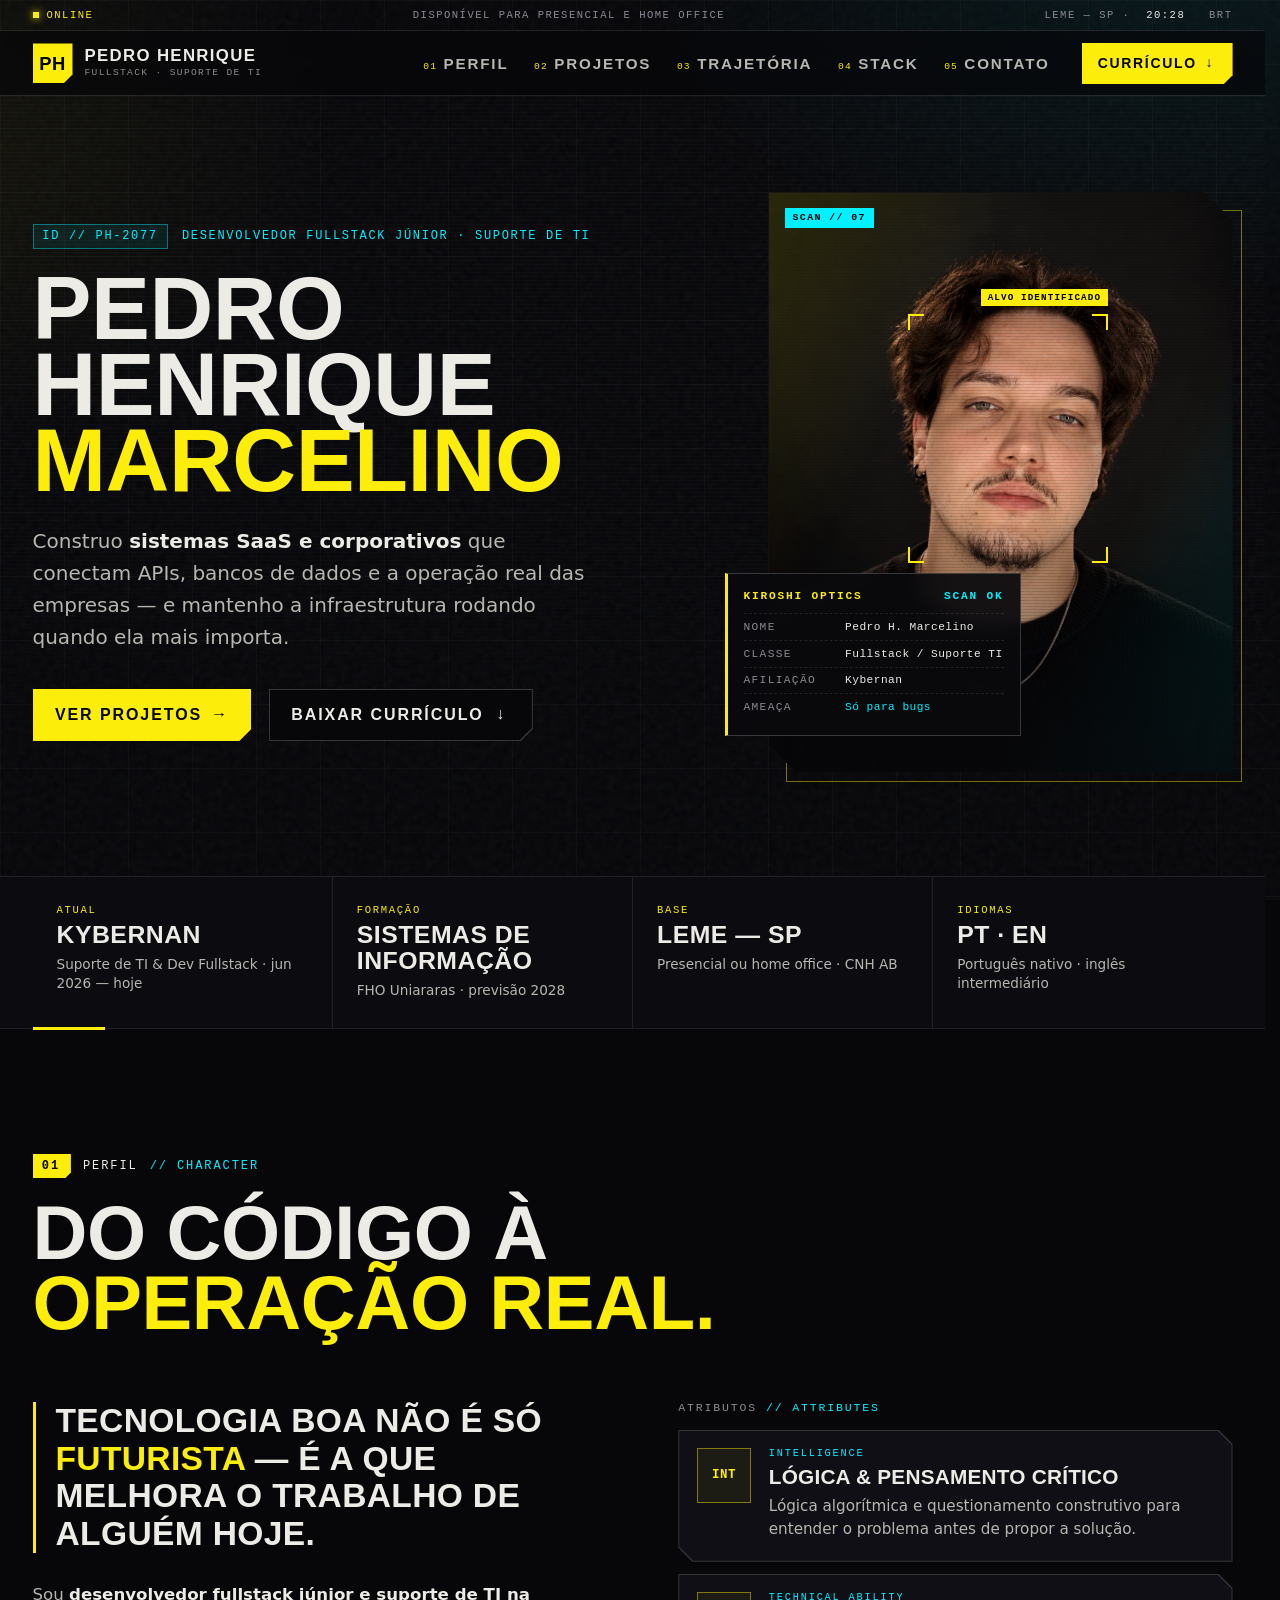
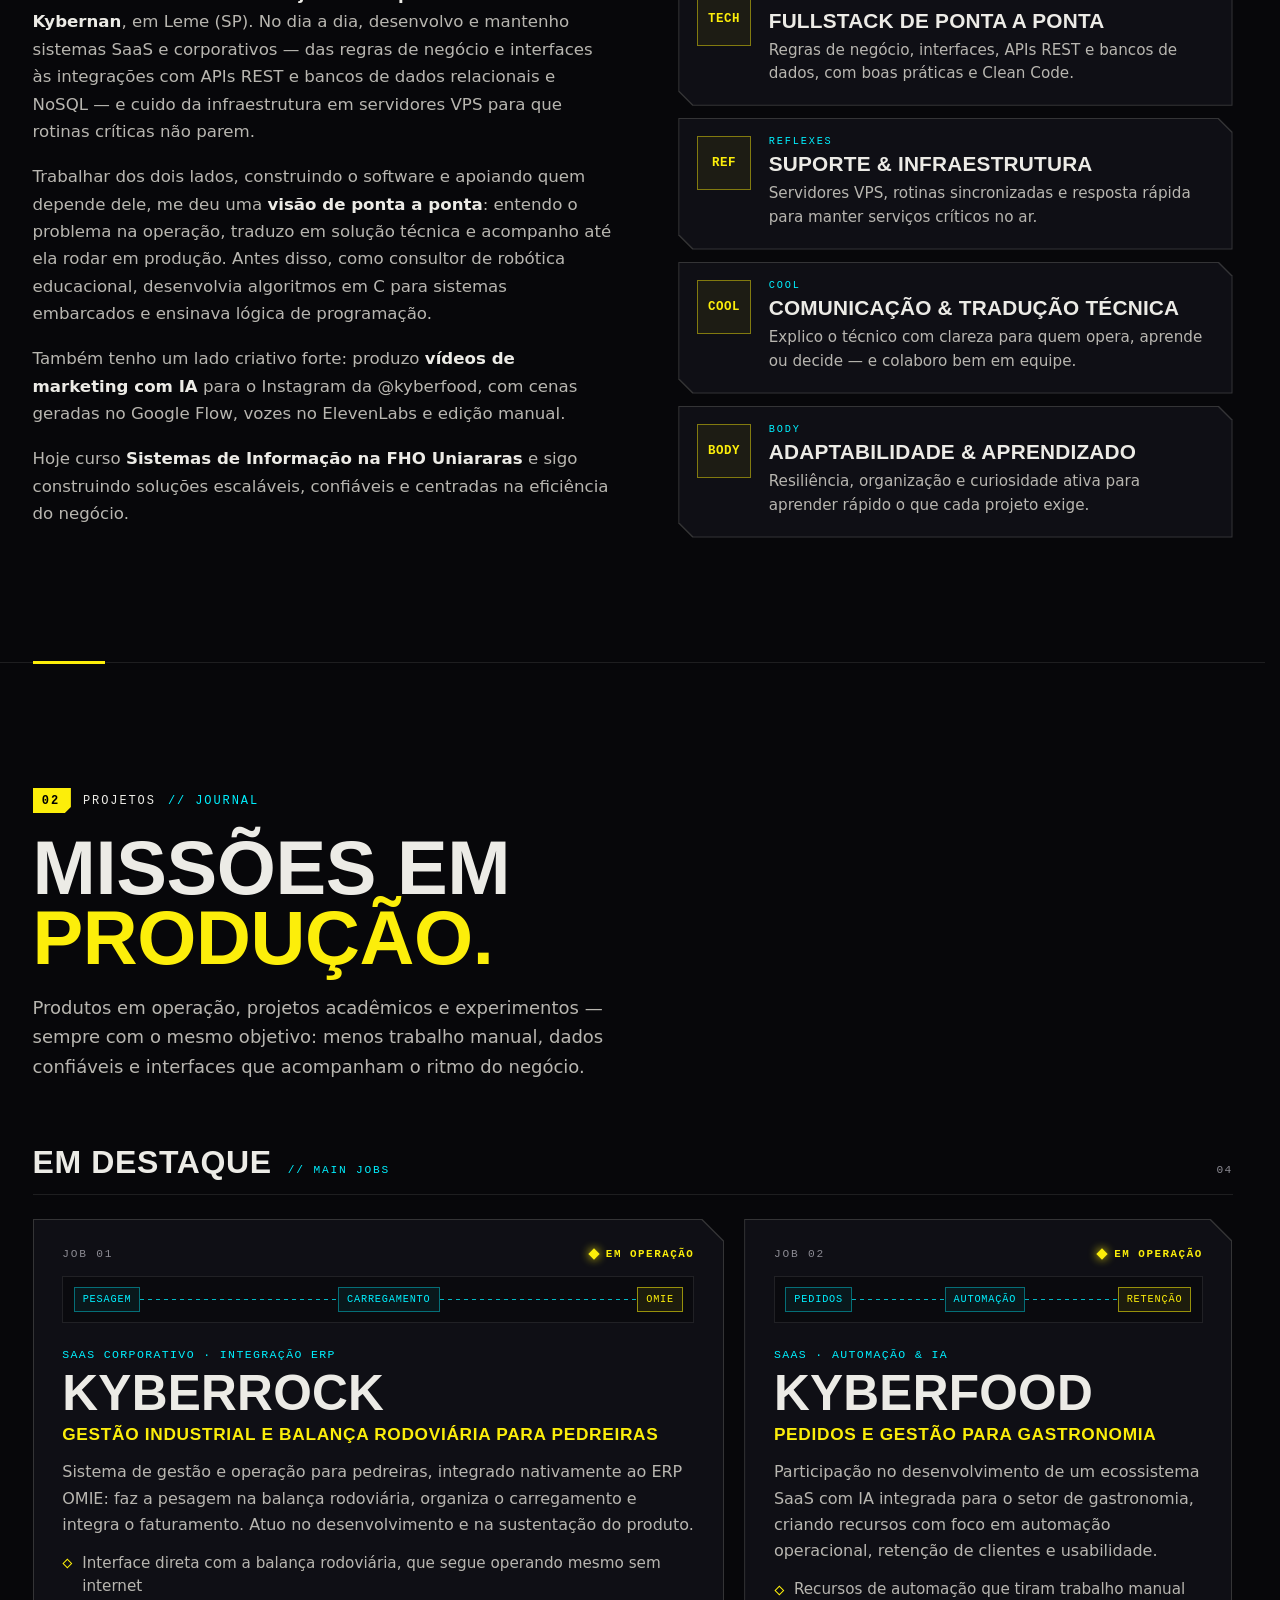
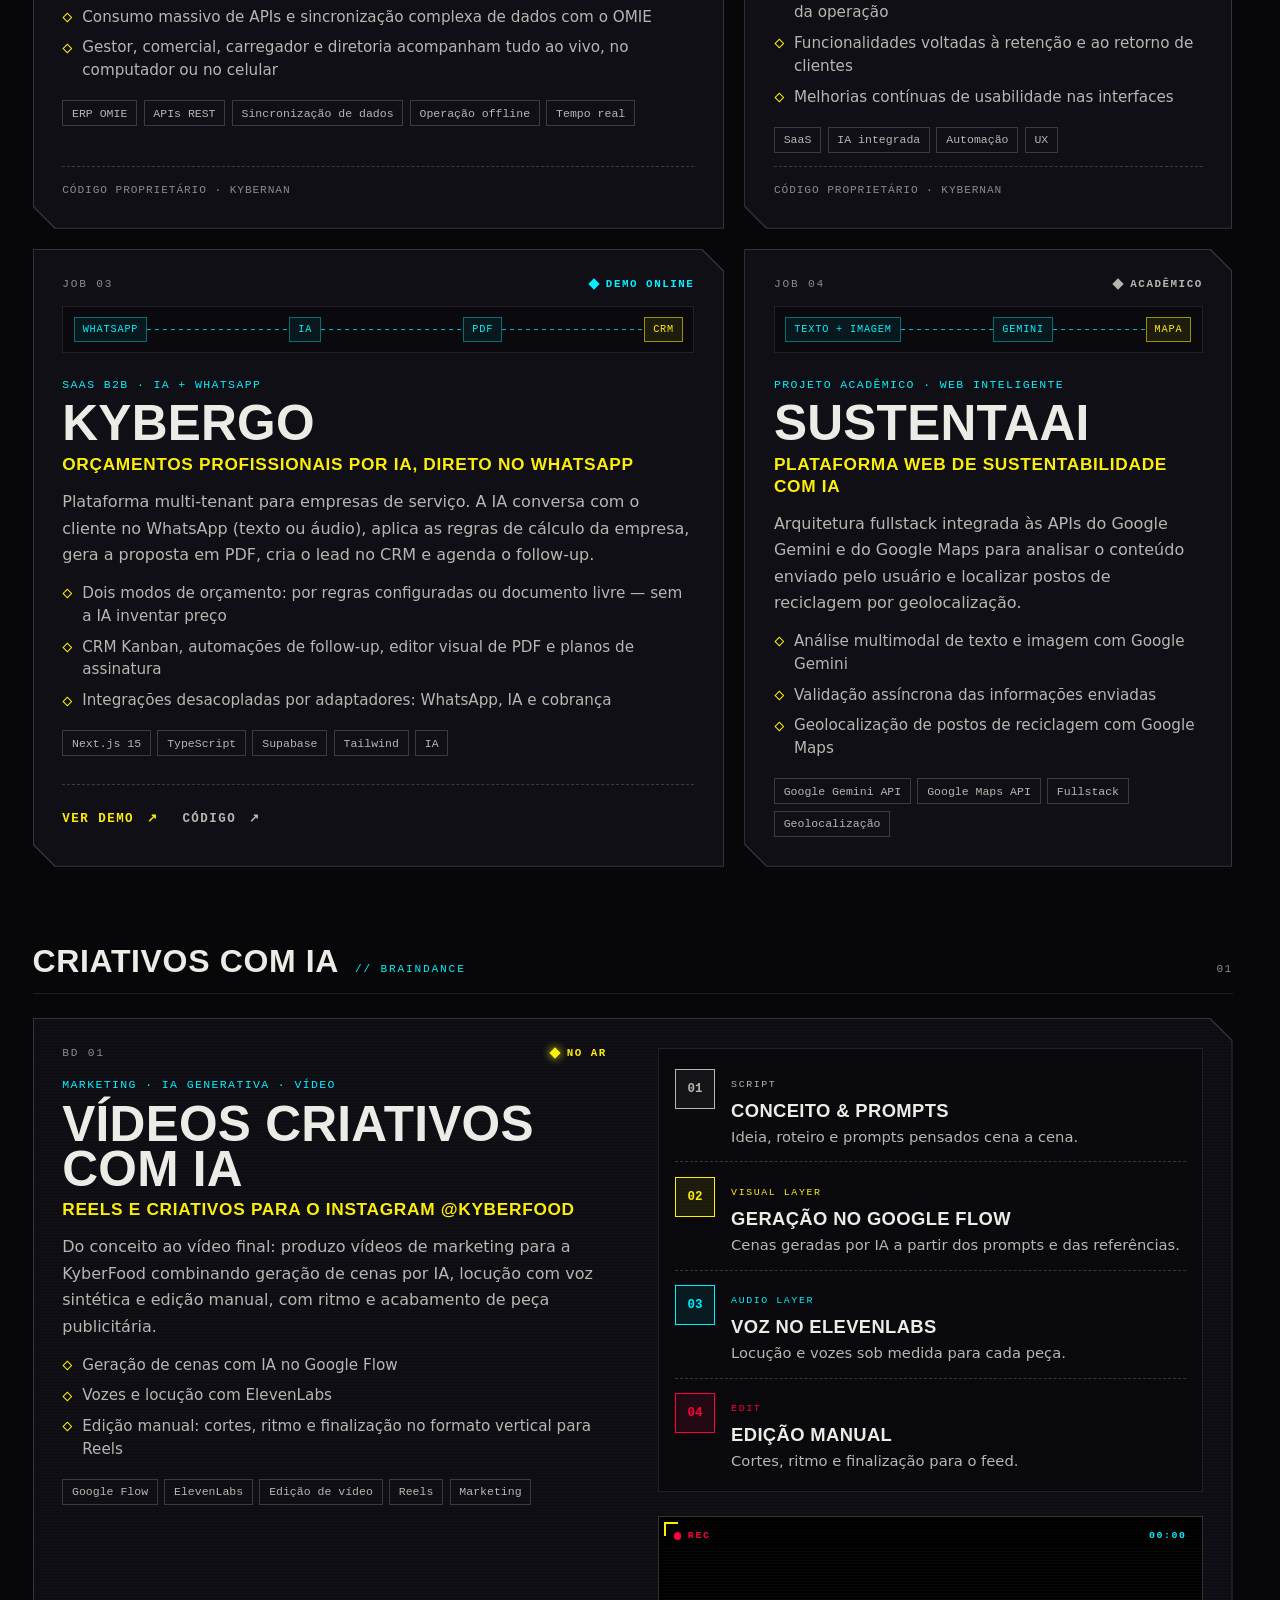
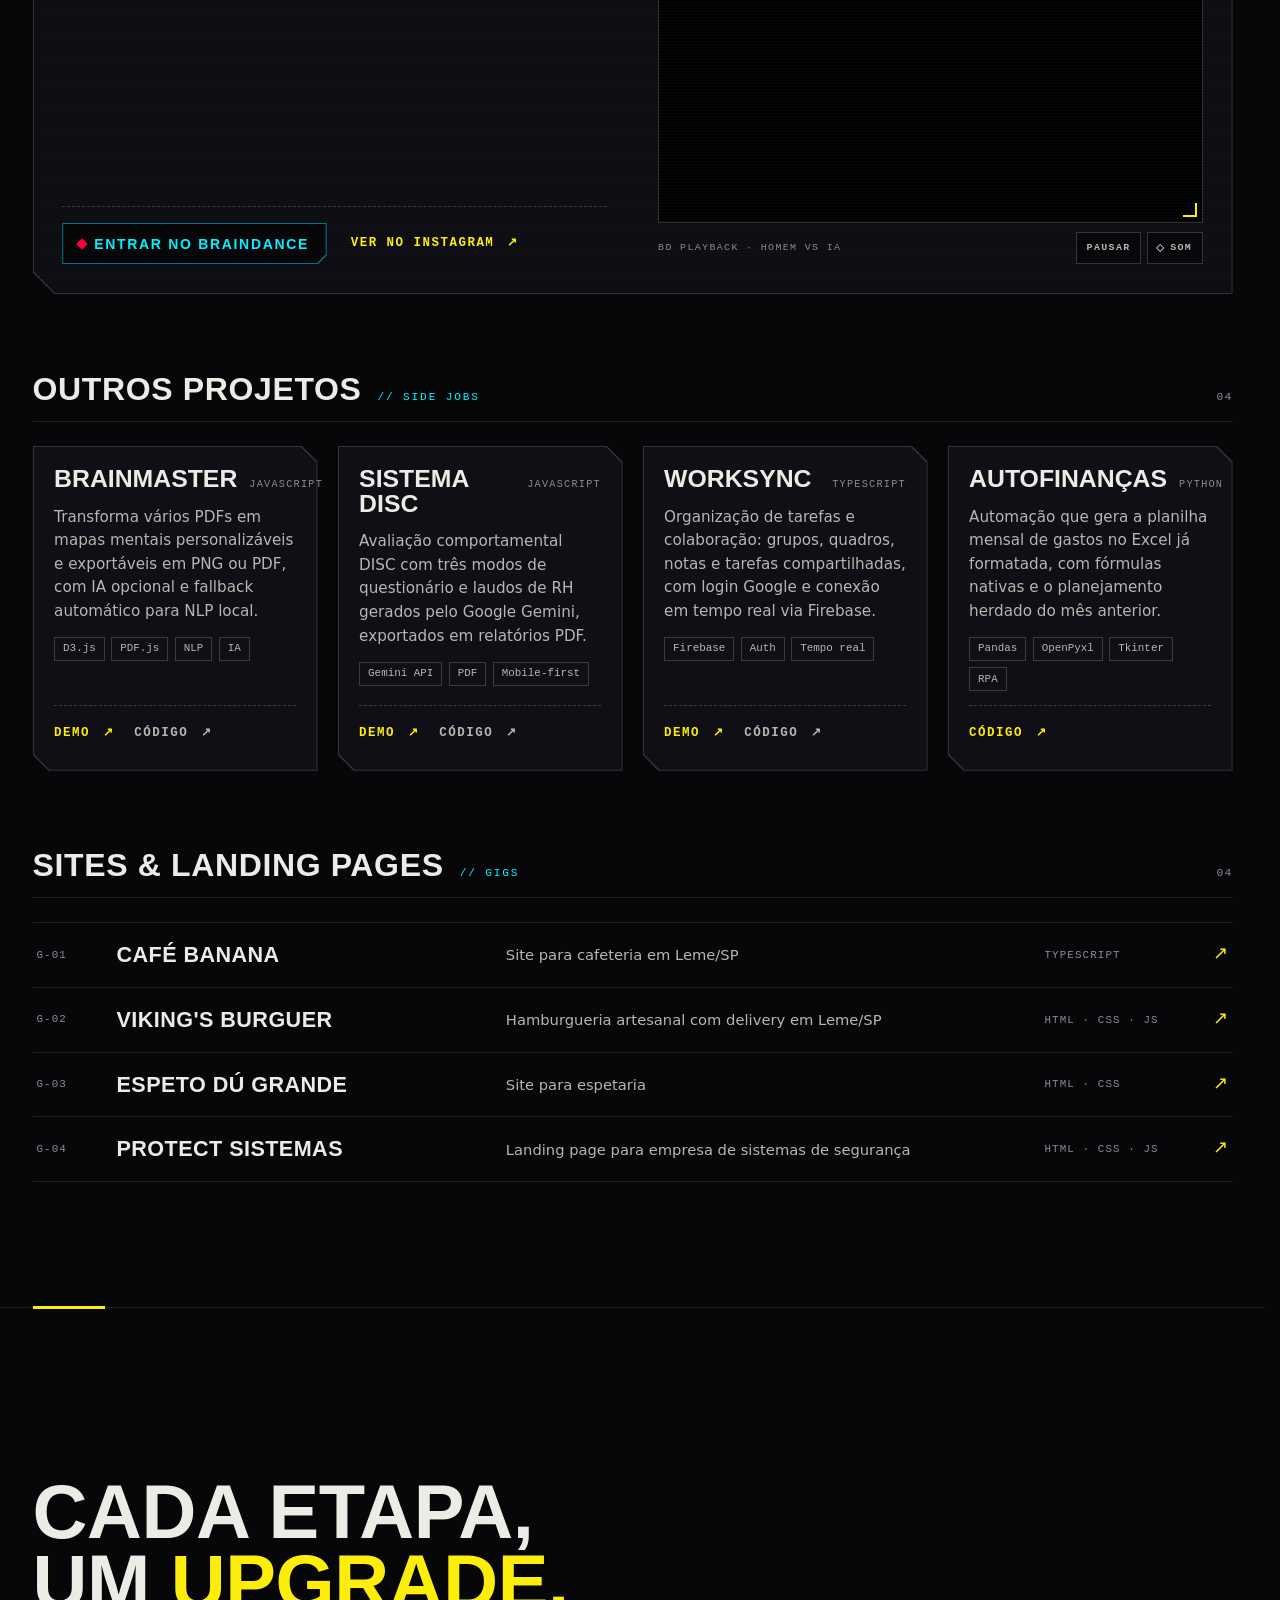
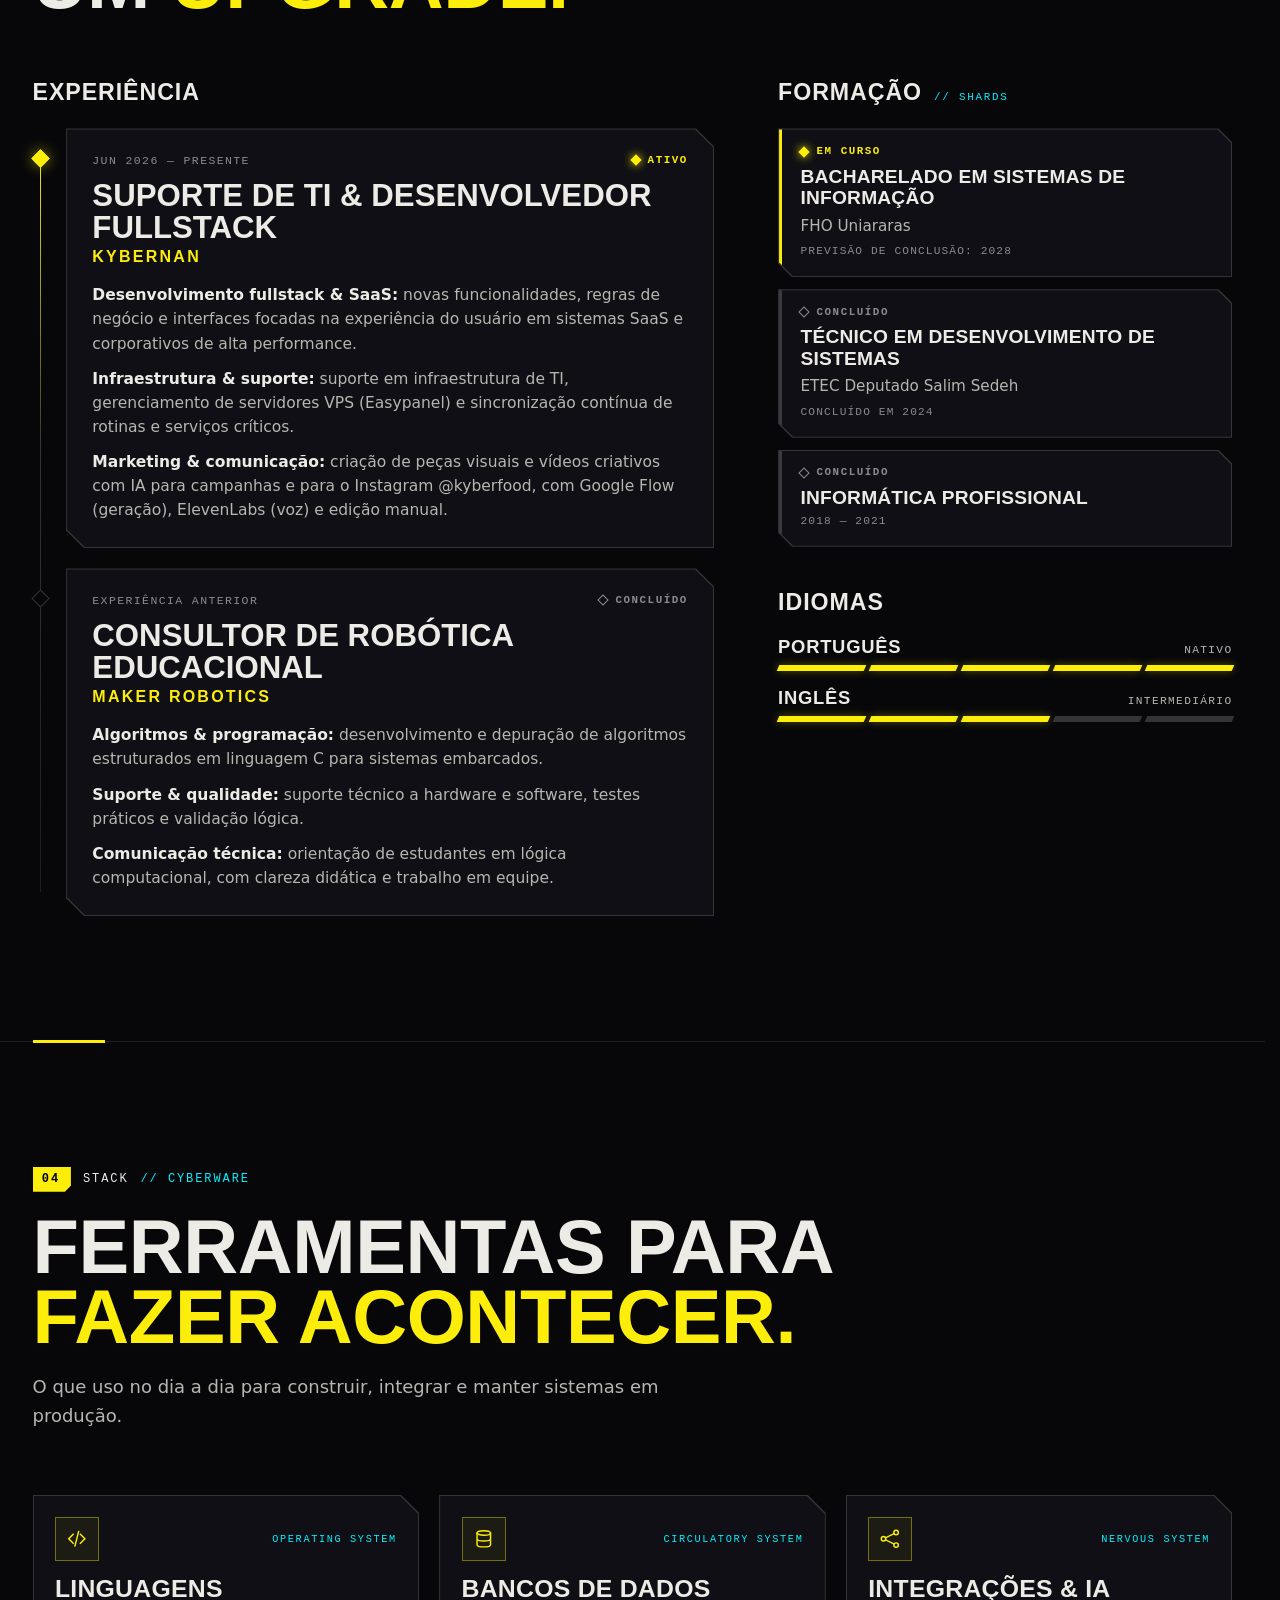
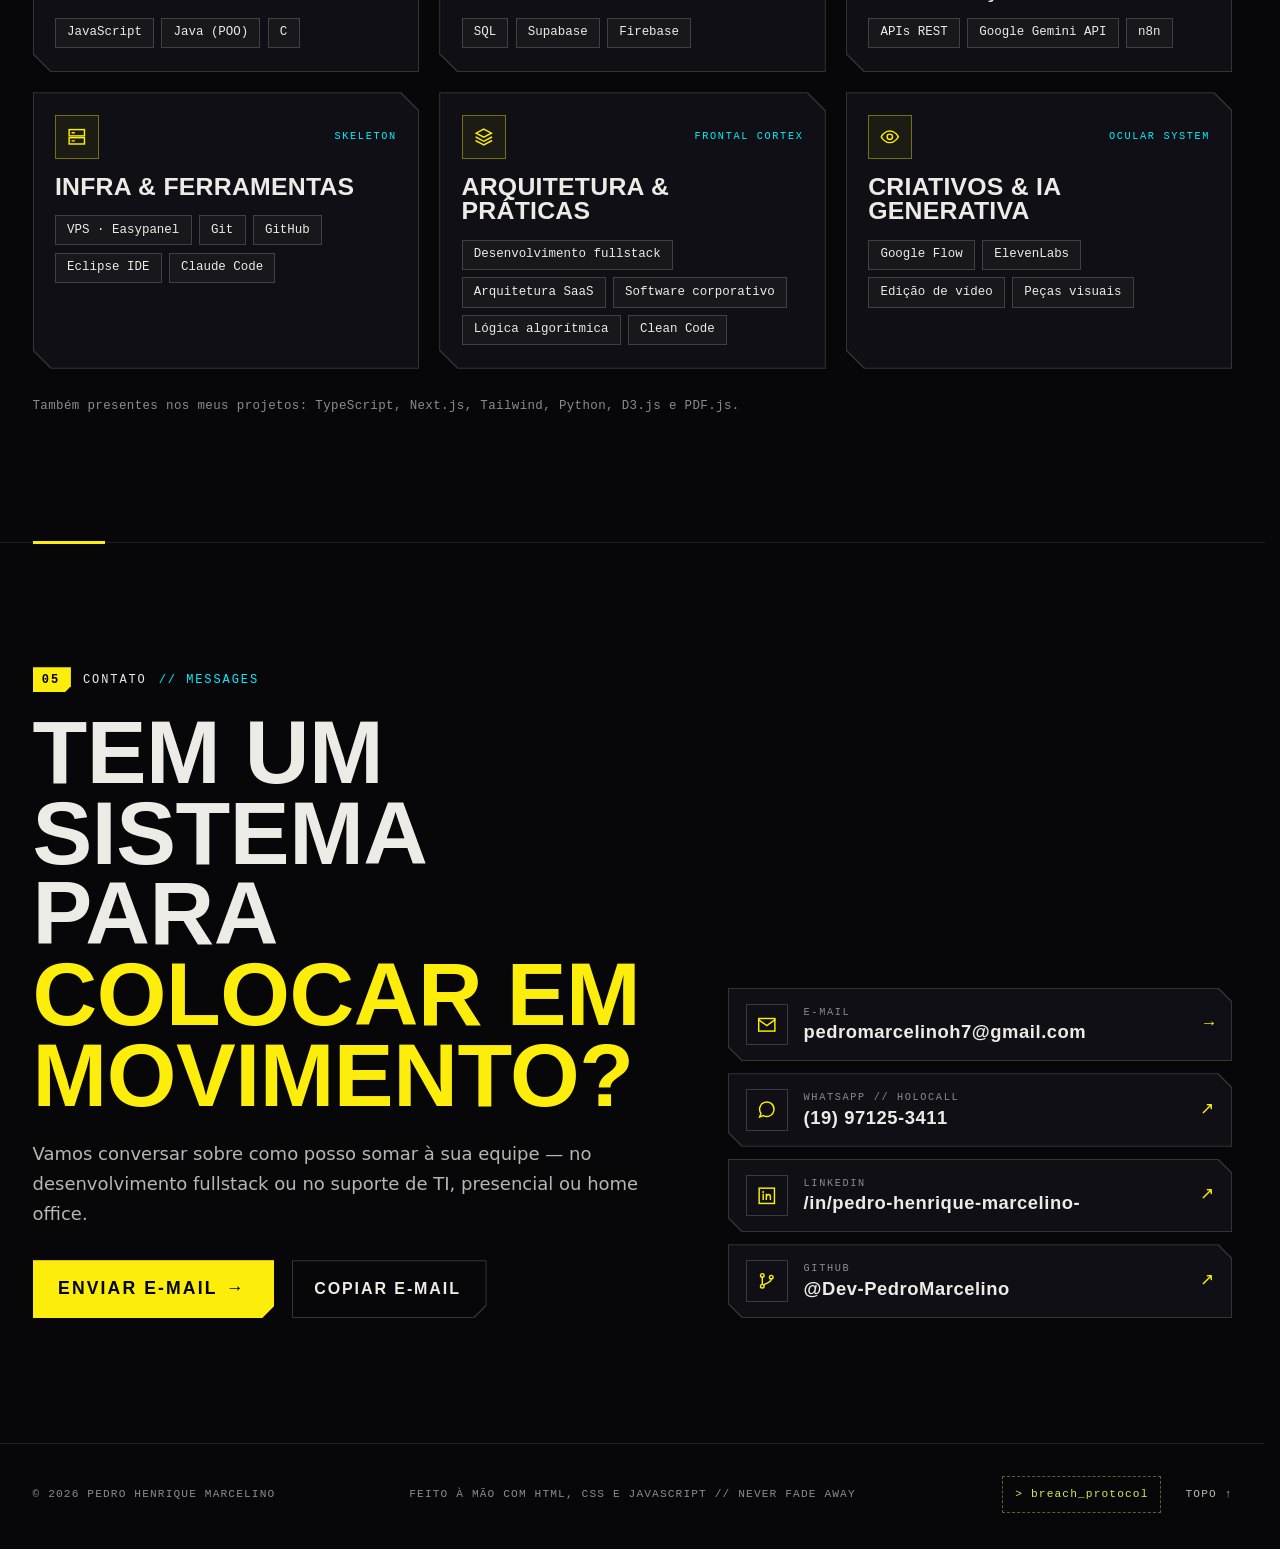
==== commit fd39a420: "Adiciona vídeos e modo braindance ao card de criativos com IA - Vídeo "cyberpunk portfolio" como fun" ====
--- a/index.html
+++ b/index.html
@@ -386,6 +386,13 @@
           </div>
 
           <article class="job bd panel" data-reveal data-spotlight>
+            <!-- Vídeos hospedados no Cloudflare R2 (bucket videos-portfolio); só carregam quando o card chega perto da tela (main.js).
+                 crossorigin é necessário para a onda de áudio do modo braindance (Web Audio) -->
+            <div class="bd__bg" aria-hidden="true">
+              <video class="bd__video" data-lazy-video crossorigin="anonymous" muted loop playsinline preload="none" disablepictureinpicture>
+                <source data-src="https://pub-c92ea1aedd704464b29c8605dbc7424a.r2.dev/video%20cyberpunk%20portfolio.mp4" type="video/mp4">
+              </video>
+            </div>
             <div class="bd__main">
               <div class="job__top">
                 <span class="job__id">BD 01</span>
@@ -404,6 +411,7 @@
                 <li>Google Flow</li><li>ElevenLabs</li><li>Edição de vídeo</li><li>Reels</li><li>Marketing</li>
               </ul>
               <div class="job__foot">
+                <button class="btn btn--sm btn--ghost bd__dive" type="button" data-dive-open aria-haspopup="dialog"><span class="bd__dive-dot" aria-hidden="true"></span>Entrar no braindance</button>
                 <a class="link-arrow" href="https://www.instagram.com/kyberfood/" target="_blank" rel="noopener">Ver no Instagram<span class="sr-only"> (@kyberfood, abre em nova aba)</span> <span aria-hidden="true">↗</span></a>
               </div>
             </div>
@@ -442,6 +450,25 @@
                 </div>
               </li>
             </ol>
+
+            <figure class="bd-player" data-player>
+              <div class="bd-player__screen">
+                <video class="bd-player__video" data-lazy-video data-player-video crossorigin="anonymous" muted loop playsinline preload="none" disablepictureinpicture aria-label="Vídeo Homem vs IA, produzido com IA">
+                  <source data-src="https://pub-c92ea1aedd704464b29c8605dbc7424a.r2.dev/video%20homem%20vs%20IA.mp4" type="video/mp4">
+                </video>
+                <div class="bd-player__hud" aria-hidden="true">
+                  <span class="bd-player__rec">Rec</span>
+                  <span class="bd-player__time" data-player-time>00:00</span>
+                </div>
+              </div>
+              <div class="bd-player__bar">
+                <figcaption class="bd-player__label"><span lang="en">BD playback</span> · Homem vs IA</figcaption>
+                <div class="bd-player__controls">
+                  <button class="bd-player__btn" type="button" data-player-play>Pausar</button>
+                  <button class="bd-player__btn" type="button" data-player-sound aria-pressed="false">Som</button>
+                </div>
+              </div>
+            </figure>
           </article>
         </div>
 
@@ -827,6 +854,75 @@
     </div>
   </dialog>
 
+  <!-- Modo braindance: o vídeo de fundo do card "Criativos com IA" sai do card e vem para cá (main.js) -->
+  <dialog class="bd-dive" aria-labelledby="bd-dive-title" data-dive>
+    <div class="bd-dive__inner">
+      <header class="bd-dive__head">
+        <div>
+          <p class="bd-dive__eyebrow"><span lang="en">Braindance</span> <span aria-hidden="true">//</span> cyberpunk_portfolio.bd</p>
+          <h2 class="bd-dive__title" id="bd-dive-title">Modo imersão</h2>
+        </div>
+        <p class="bd-dive__status" aria-hidden="true">Sincronizado</p>
+        <button class="bd-dive__close" type="button" data-dive-close>Desconectar <kbd>Esc</kbd></button>
+      </header>
+
+      <div class="bd-dive__stage">
+        <aside class="bd-dive__side bd-dive__side--left">
+          <p class="bd-dive__label">Camadas</p>
+          <ul class="bd-dive__legend">
+            <li class="bd-dive__legend-item bd-dive__legend-item--visual"><strong>Visual</strong> cena gerada no Google Flow</li>
+            <li class="bd-dive__legend-item bd-dive__legend-item--audio"><strong>Áudio</strong> trilha e voz</li>
+            <li class="bd-dive__legend-item bd-dive__legend-item--thermal"><strong>Térmico</strong> leitura de calor da cena</li>
+          </ul>
+          <p class="bd-dive__hint">Alterne as camadas e percorra a linha do tempo para analisar a cena, como no editor de braindance.</p>
+        </aside>
+
+        <div class="bd-dive__screen" data-dive-screen>
+          <span class="bd-dive__scan" aria-hidden="true"></span>
+          <span class="bd-dive__sync" aria-hidden="true">Sincronizando<span class="bd-dive__sync-dots">...</span></span>
+        </div>
+
+        <aside class="bd-dive__side bd-dive__side--right">
+          <p class="bd-dive__label">Dados da gravação</p>
+          <dl class="bd-dive__data">
+            <div><dt>Arquivo</dt><dd>cyberpunk_portfolio.bd</dd></div>
+            <div><dt>Resolução</dt><dd data-dive-res>—</dd></div>
+            <div><dt>Duração</dt><dd data-dive-dur>—</dd></div>
+            <div><dt>Visual</dt><dd>Google Flow</dd></div>
+            <div><dt>Voz</dt><dd>ElevenLabs</dd></div>
+            <div><dt>Edição</dt><dd>Manual</dd></div>
+          </dl>
+        </aside>
+      </div>
+
+      <div class="bd-dive__deck">
+        <button class="bd-dive__btn bd-dive__play" type="button" data-dive-play>Pausar</button>
+        <div class="bd-dive__timeline">
+          <canvas class="bd-dive__wave" data-dive-wave aria-hidden="true"></canvas>
+          <input class="bd-dive__scrub" type="range" min="0" max="1000" step="1" value="0" aria-label="Linha do tempo" data-dive-scrub>
+        </div>
+        <span class="bd-dive__time" data-dive-time>00:00 / 00:00</span>
+        <div class="bd-dive__layers" role="group" aria-label="Camadas">
+          <button class="bd-dive__btn bd-dive__btn--visual" type="button" data-dive-layer="visual" aria-pressed="true">Visual</button>
+          <button class="bd-dive__btn bd-dive__btn--thermal" type="button" data-dive-layer="thermal" aria-pressed="false">Térmico</button>
+          <button class="bd-dive__btn bd-dive__btn--audio" type="button" data-dive-audio aria-pressed="true">Áudio</button>
+        </div>
+      </div>
+    </div>
+  </dialog>
+
+  <!-- filtro da camada térmica: tons de cinza mapeados para um gradiente de calor -->
+  <svg class="sr-only" width="0" height="0" aria-hidden="true" focusable="false">
+    <filter id="bd-thermal" color-interpolation-filters="sRGB">
+      <feColorMatrix type="saturate" values="0" />
+      <feComponentTransfer>
+        <feFuncR type="table" tableValues="0.04 0.25 0.8 1 1 1" />
+        <feFuncG type="table" tableValues="0.02 0 0.08 0.45 0.85 1" />
+        <feFuncB type="table" tableValues="0.22 0.55 0.4 0.05 0.1 0.8" />
+      </feComponentTransfer>
+    </filter>
+  </svg>
+
   <script src="assets/js/main.js" defer></script>
   <script src="assets/js/breach-protocol.js" defer></script>
 </body>
--- a/assets/css/style.css
+++ b/assets/css/style.css
@@ -0,0 +1,3302 @@
+/* ==========================================================================
+   Pedro Henrique Marcelino — Portfólio
+   Visual inspirado na interface de Cyberpunk 2077, com referências sutis.
+
+   Índice
+   01. Tokens
+   02. Base
+   03. Utilitários
+   04. Fundo & efeitos
+   05. Componentes (botões, kicker, status, tags, painéis, links, glitch)
+   06. Status bar, header & navegação
+   07. Hero
+   08. Fatos rápidos
+   09. Perfil — Character
+   10. Projetos — Journal
+   11. Trajetória — Lifepath
+   12. Stack — Cyberware
+   13. Contato — Messages
+   14. Footer
+   15. Breach Protocol (easter egg)
+   16. Revelação ao rolar & keyframes
+   17. Movimento reduzido
+   ========================================================================== */
+
+/* 01. Tokens ============================================================== */
+:root {
+  color-scheme: dark;
+
+  --c-bg: #07070a;
+  --c-bg-raised: #0b0b10;
+  --c-panel: #0f0f15;
+  --c-line: rgba(236, 235, 230, 0.1);
+  --c-line-strong: rgba(236, 235, 230, 0.2);
+  --c-text: #ecebe6;
+  --c-text-soft: #b8b6b0;
+  --c-muted: #8b8a92;
+  --c-yellow: #fcee0a;
+  --c-cyan: #00f0ff;
+  --c-red: #ff003c;
+  --c-lime: #d0ed57;
+
+  --f-display: "Rajdhani", "Bahnschrift", "Arial Narrow", sans-serif;
+  --f-body: "Barlow", "Segoe UI", system-ui, sans-serif;
+  --f-mono: "JetBrains Mono", Consolas, ui-monospace, monospace;
+
+  --container: 1200px;
+  --gutter: 1rem;
+  --header-h: 4rem;
+
+  --ease-out: cubic-bezier(0.16, 1, 0.3, 1);
+  --ease-snap: cubic-bezier(0.7, 0, 0.2, 1);
+}
+
+@media (min-width: 640px) {
+  :root { --gutter: 1.5rem; }
+}
+
+@media (min-width: 1024px) {
+  :root { --gutter: 2rem; }
+}
+
+/* 02. Base ================================================================ */
+*,
+*::before,
+*::after {
+  box-sizing: border-box;
+}
+
+html {
+  -webkit-text-size-adjust: 100%;
+  text-size-adjust: 100%;
+  scroll-behavior: smooth;
+  scroll-padding-top: calc(var(--header-h) + 1rem);
+  scrollbar-color: rgba(252, 238, 10, 0.45) var(--c-bg);
+  scrollbar-gutter: stable;
+}
+
+body {
+  margin: 0;
+  min-height: 100vh;
+  background: var(--c-bg);
+  color: var(--c-text);
+  font: 400 1rem/1.65 var(--f-body);
+  overflow-x: clip;
+  -webkit-font-smoothing: antialiased;
+  -moz-osx-font-smoothing: grayscale;
+}
+
+/* trava a rolagem com o menu mobile aberto (classe via JS), com o breach protocol ou com o modo braindance aberto */
+body.no-scroll,
+html:has(.breach[open]),
+html:has(.bd-dive[open]) {
+  overflow: hidden;
+}
+
+img,
+svg {
+  display: block;
+  max-width: 100%;
+}
+
+img {
+  height: auto;
+}
+
+h1, h2, h3, h4, p, ul, ol, dl, dd, figure {
+  margin: 0;
+}
+
+ul,
+ol {
+  padding: 0;
+  list-style: none;
+}
+
+a {
+  color: inherit;
+  text-underline-offset: 0.2em;
+}
+
+button {
+  font: inherit;
+  color: inherit;
+}
+
+b,
+strong {
+  font-weight: 600;
+}
+
+::selection {
+  background: var(--c-yellow);
+  color: #000;
+}
+
+:focus-visible {
+  outline: 2px solid var(--c-cyan);
+  outline-offset: 3px;
+}
+
+/* 03. Utilitários ========================================================= */
+.container {
+  width: min(100% - 2 * var(--gutter), var(--container));
+  margin-inline: auto;
+}
+
+.sr-only {
+  position: absolute !important;
+  width: 1px;
+  height: 1px;
+  padding: 0;
+  margin: -1px;
+  overflow: hidden;
+  clip: rect(0 0 0 0);
+  white-space: nowrap;
+  border: 0;
+}
+
+.skip-link {
+  position: fixed;
+  top: -5rem;
+  left: var(--gutter);
+  z-index: 1000;
+  padding: 0.75rem 1rem;
+  background: var(--c-yellow);
+  color: #000;
+  font: 700 0.85rem/1 var(--f-mono);
+  text-decoration: none;
+}
+
+.skip-link:focus {
+  top: var(--gutter);
+}
+
+.accent {
+  color: var(--c-yellow);
+}
+
+/* 04. Fundo & efeitos ===================================================== */
+.fx-bg {
+  position: fixed;
+  inset: 0;
+  z-index: -1;
+  pointer-events: none;
+  background:
+    radial-gradient(55rem 38rem at 92% -8%, rgba(0, 240, 255, 0.07), transparent 62%),
+    radial-gradient(45rem 32rem at -8% 16%, rgba(252, 238, 10, 0.055), transparent 60%),
+    linear-gradient(rgba(236, 235, 230, 0.028) 1px, transparent 1px) 0 0 / 64px 64px,
+    linear-gradient(90deg, rgba(236, 235, 230, 0.028) 1px, transparent 1px) 0 0 / 64px 64px;
+}
+
+/* ruído de filme bem leve */
+.fx-bg::after {
+  content: "";
+  position: absolute;
+  inset: 0;
+  opacity: 0.045;
+  background-image: url("data:image/svg+xml,%3Csvg viewBox='0 0 160 160' xmlns='http://www.w3.org/2000/svg'%3E%3Cfilter id='n'%3E%3CfeTurbulence type='fractalNoise' baseFrequency='.8' numOctaves='3' stitchTiles='stitch'/%3E%3C/filter%3E%3Crect width='100%25' height='100%25' filter='url(%23n)'/%3E%3C/svg%3E");
+}
+
+/* 05. Componentes ========================================================= */
+
+/* --- Botões (canto chanfrado + sombra deslocada, estilo menu do jogo) --- */
+.btn {
+  --btn-bg: var(--c-yellow);
+  --btn-fg: #050505;
+  --btn-shadow: var(--c-red);
+  --cut: 12px;
+  position: relative;
+  isolation: isolate;
+  display: inline-flex;
+  align-items: center;
+  justify-content: center;
+  gap: 0.75rem;
+  min-height: 3.25rem;
+  padding: 0.75rem 1.6rem 0.75rem 1.4rem;
+  border: 0;
+  background: none;
+  color: var(--btn-fg);
+  font: 700 1rem/1 var(--f-display);
+  letter-spacing: 0.12em;
+  text-transform: uppercase;
+  text-decoration: none;
+  white-space: nowrap;
+  cursor: pointer;
+  transition: color 0.2s, transform 0.25s var(--ease-out);
+}
+
+.btn::before,
+.btn::after {
+  content: "";
+  position: absolute;
+  inset: 0;
+  clip-path: polygon(0 0, 100% 0, 100% calc(100% - var(--cut)), calc(100% - var(--cut)) 100%, 0 100%);
+  transition: background-color 0.2s, transform 0.25s var(--ease-out);
+}
+
+.btn::before {
+  z-index: -1;
+  background: var(--btn-bg);
+}
+
+.btn::after {
+  z-index: -2;
+  background: var(--btn-shadow);
+}
+
+.btn:hover {
+  transform: translate(-2px, -2px);
+}
+
+.btn:hover::after {
+  transform: translate(5px, 5px);
+}
+
+.btn:active,
+.btn:active::after {
+  transform: none;
+}
+
+.btn__icon {
+  font-family: var(--f-mono);
+  font-weight: 500;
+  transition: transform 0.25s var(--ease-out);
+}
+
+.btn:hover .btn__icon {
+  transform: translateX(3px);
+}
+
+/* variante contornada: ::after vira a borda, ::before o preenchimento */
+.btn--ghost {
+  --btn-bg: var(--c-bg);
+  --btn-fg: var(--c-text);
+  --btn-shadow: var(--c-line-strong);
+}
+
+.btn--ghost::before {
+  inset: 1px;
+}
+
+.btn--ghost:hover {
+  --btn-fg: var(--c-yellow);
+  --btn-shadow: var(--c-yellow);
+}
+
+.btn--ghost:hover::after {
+  transform: none;
+}
+
+.btn--sm {
+  --cut: 9px;
+  gap: 0.5rem;
+  min-height: 2.6rem;
+  padding: 0.55rem 1.1rem 0.55rem 1rem;
+  font-size: 0.875rem;
+}
+
+.btn--lg {
+  min-height: 3.6rem;
+  padding-inline: 1.6rem 2rem;
+  font-size: 1.1rem;
+}
+
+/* --- Kicker de seção --- */
+.kicker {
+  display: flex;
+  flex-wrap: wrap;
+  align-items: center;
+  gap: 0.75rem;
+  font: 500 0.75rem/1 var(--f-mono);
+  letter-spacing: 0.16em;
+  text-transform: uppercase;
+  color: var(--c-text);
+}
+
+.kicker__index {
+  display: inline-grid;
+  place-items: center;
+  min-width: 2.4rem;
+  height: 1.55rem;
+  padding: 0 0.5rem 0 0.4rem;
+  background: var(--c-yellow);
+  color: #000;
+  font-weight: 700;
+  clip-path: polygon(0 0, 100% 0, 100% calc(100% - 6px), calc(100% - 6px) 100%, 0 100%);
+}
+
+.kicker__game {
+  color: var(--c-cyan);
+}
+
+.kicker__game::before,
+.group-head__game::before,
+.col-title__game::before {
+  content: "// ";
+  content: "// " / "";
+}
+
+.panel-label {
+  margin-bottom: 1rem;
+  font: 500 0.72rem/1 var(--f-mono);
+  letter-spacing: 0.16em;
+  text-transform: uppercase;
+  color: var(--c-muted);
+}
+
+.panel-label span {
+  color: var(--c-cyan);
+}
+
+/* --- Status (marcador em losango, como o de missão rastreada) --- */
+.status {
+  display: inline-flex;
+  align-items: center;
+  gap: 0.5rem;
+  font: 600 0.68rem/1 var(--f-mono);
+  letter-spacing: 0.14em;
+  text-transform: uppercase;
+  color: var(--c-muted);
+  white-space: nowrap;
+}
+
+.status::before {
+  content: "";
+  flex: none;
+  width: 0.5rem;
+  height: 0.5rem;
+  background: currentColor;
+  transform: rotate(45deg);
+}
+
+.status--live {
+  color: var(--c-yellow);
+}
+
+.status--live::before {
+  box-shadow: 0 0 10px currentColor;
+}
+
+.status--demo {
+  color: var(--c-cyan);
+}
+
+.status--academic {
+  color: var(--c-text-soft);
+}
+
+.status--done::before {
+  background: transparent;
+  border: 1px solid currentColor;
+}
+
+/* --- Tags --- */
+.tags {
+  display: flex;
+  flex-wrap: wrap;
+  gap: 0.4rem;
+}
+
+.tags li {
+  padding: 0.32rem 0.55rem;
+  border: 1px solid var(--c-line-strong);
+  font: 500 0.72rem/1.2 var(--f-mono);
+  color: var(--c-text-soft);
+}
+
+.tags--sm li {
+  padding: 0.28rem 0.5rem;
+  font-size: 0.68rem;
+}
+
+/* --- Painel chanfrado: borda e fundo nos pseudo-elementos ---
+   (o clip-path fica nas camadas de fundo, então o foco e o conteúdo não são cortados) */
+.panel {
+  --cut: 18px;
+  --panel-border: var(--c-line-strong);
+  --panel-bg: var(--c-panel);
+  position: relative;
+  isolation: isolate;
+}
+
+.panel::before,
+.panel::after {
+  content: "";
+  position: absolute;
+  z-index: -1;
+  clip-path: polygon(0 0, calc(100% - var(--cut)) 0, 100% var(--cut), 100% 100%, var(--cut) 100%, 0 calc(100% - var(--cut)));
+  pointer-events: none;
+}
+
+.panel::before {
+  inset: 0;
+  background: var(--panel-border);
+  transition: background-color 0.3s;
+}
+
+.panel::after {
+  inset: 1px;
+  background:
+    radial-gradient(22rem circle at var(--mx, -40rem) var(--my, -40rem), rgba(252, 238, 10, 0.075), transparent 65%),
+    var(--panel-bg);
+}
+
+.panel[data-spotlight]:hover,
+a.panel:focus-visible {
+  --panel-border: rgba(252, 238, 10, 0.55);
+}
+
+/* --- Links com seta --- */
+.link-arrow {
+  display: inline-flex;
+  align-items: center;
+  gap: 0.4rem;
+  min-height: 2.25rem;
+  padding-block: 0.5rem;
+  font: 600 0.78rem/1 var(--f-mono);
+  letter-spacing: 0.12em;
+  text-transform: uppercase;
+  color: var(--c-yellow);
+  text-decoration: none;
+  transition: color 0.2s;
+}
+
+.link-arrow:hover {
+  color: var(--c-cyan);
+}
+
+.link-arrow--muted {
+  color: var(--c-text-soft);
+}
+
+/* --- Glitch (RGB split) no hover --- */
+.glitch {
+  position: relative;
+  display: inline-block;
+}
+
+.glitch::before,
+.glitch::after {
+  content: attr(data-text);
+  content: attr(data-text) / "";
+  position: absolute;
+  inset: 0;
+  opacity: 0;
+  pointer-events: none;
+}
+
+.glitch::before {
+  color: var(--c-cyan);
+}
+
+.glitch::after {
+  color: var(--c-red);
+}
+
+@media (hover: hover) {
+  .glitch:hover::before {
+    opacity: 0.9;
+    animation: glitch-a 0.5s linear both;
+  }
+
+  .glitch:hover::after {
+    opacity: 0.9;
+    animation: glitch-b 0.5s linear both;
+  }
+}
+
+/* 06. Status bar, header & navegação ===================================== */
+.statusbar {
+  border-bottom: 1px solid var(--c-line);
+  font: 500 0.66rem/1 var(--f-mono);
+  letter-spacing: 0.14em;
+  text-transform: uppercase;
+  color: var(--c-muted);
+}
+
+.statusbar__inner {
+  display: flex;
+  align-items: center;
+  justify-content: space-between;
+  gap: 1rem;
+  min-height: 1.9rem;
+}
+
+.statusbar__item {
+  display: flex;
+  align-items: center;
+  gap: 0.5rem;
+  white-space: nowrap;
+}
+
+.statusbar__item--live {
+  color: var(--c-yellow);
+}
+
+.statusbar__item--wide {
+  display: none;
+}
+
+.statusbar time {
+  color: var(--c-text);
+}
+
+@media (min-width: 760px) {
+  .statusbar__item--wide { display: inline; }
+}
+
+.pulse {
+  width: 6px;
+  height: 6px;
+  background: currentColor;
+  box-shadow: 0 0 8px currentColor;
+  animation: pulse 1.6s ease-in-out infinite;
+}
+
+.site-header {
+  position: sticky;
+  top: 0;
+  z-index: 50;
+  border-bottom: 1px solid var(--c-line);
+}
+
+/* o blur fica num pseudo-elemento: backdrop-filter no próprio header
+   prenderia o menu mobile (position: fixed) dentro dele */
+.site-header::before {
+  content: "";
+  position: absolute;
+  inset: 0;
+  z-index: -1;
+  background: rgba(7, 7, 10, 0.72);
+  -webkit-backdrop-filter: blur(14px) saturate(140%);
+  backdrop-filter: blur(14px) saturate(140%);
+  transition: background-color 0.3s;
+}
+
+.site-header.is-scrolled::before {
+  background: rgba(7, 7, 10, 0.9);
+}
+
+.navbar {
+  display: flex;
+  align-items: center;
+  justify-content: space-between;
+  gap: 1rem;
+  height: var(--header-h);
+}
+
+.brand {
+  display: inline-flex;
+  align-items: center;
+  gap: 0.75rem;
+  min-width: 0;
+  text-decoration: none;
+}
+
+.brand__mark {
+  display: grid;
+  place-items: center;
+  flex: none;
+  width: 2.5rem;
+  height: 2.5rem;
+  padding-top: 0.1rem;
+  background: var(--c-yellow);
+  color: #000;
+  font: 700 1.15rem/1 var(--f-display);
+  letter-spacing: 0.02em;
+  clip-path: polygon(0 0, 100% 0, 100% calc(100% - 9px), calc(100% - 9px) 100%, 0 100%);
+  transition: background-color 0.2s;
+}
+
+.brand:hover .brand__mark {
+  background: var(--c-cyan);
+}
+
+.brand__text {
+  display: grid;
+  min-width: 0;
+}
+
+.brand__name {
+  font: 700 1.05rem/1.1 var(--f-display);
+  letter-spacing: 0.08em;
+  text-transform: uppercase;
+  white-space: nowrap;
+}
+
+.brand__role {
+  font: 500 0.6rem/1.4 var(--f-mono);
+  letter-spacing: 0.14em;
+  text-transform: uppercase;
+  color: var(--c-muted);
+  white-space: nowrap;
+}
+
+@media (max-width: 419px) {
+  .brand__role { display: none; }
+}
+
+.nav-toggle {
+  display: inline-flex;
+  flex: none;
+  align-items: center;
+  gap: 0.65rem;
+  min-height: 2.75rem;
+  padding: 0 0.85rem;
+  border: 1px solid var(--c-line-strong);
+  background: transparent;
+  font: 600 0.72rem/1 var(--f-mono);
+  letter-spacing: 0.16em;
+  text-transform: uppercase;
+  cursor: pointer;
+  transition: border-color 0.2s, color 0.2s;
+}
+
+.nav-toggle:hover,
+.nav-toggle[aria-expanded="true"] {
+  border-color: var(--c-yellow);
+  color: var(--c-yellow);
+}
+
+.nav-toggle__icon {
+  position: relative;
+  width: 18px;
+  height: 10px;
+}
+
+.nav-toggle__icon span {
+  position: absolute;
+  left: 0;
+  width: 100%;
+  height: 2px;
+  background: currentColor;
+  transition: transform 0.3s var(--ease-out), top 0.3s var(--ease-out), width 0.3s var(--ease-out);
+}
+
+.nav-toggle__icon span:first-child {
+  top: 0;
+}
+
+.nav-toggle__icon span:last-child {
+  top: 8px;
+  width: 65%;
+}
+
+.nav-toggle[aria-expanded="true"] .nav-toggle__icon span:first-child {
+  top: 4px;
+  transform: rotate(45deg);
+}
+
+.nav-toggle[aria-expanded="true"] .nav-toggle__icon span:last-child {
+  top: 4px;
+  width: 100%;
+  transform: rotate(-45deg);
+}
+
+@media (max-width: 359px) {
+  .nav-toggle__label {
+    position: absolute;
+    width: 1px;
+    height: 1px;
+    overflow: hidden;
+    clip: rect(0 0 0 0);
+    white-space: nowrap;
+  }
+}
+
+/* menu mobile: overlay em tela cheia */
+.nav {
+  position: fixed;
+  inset: 0;
+  z-index: -1;
+  display: flex;
+  flex-direction: column;
+  gap: 2rem;
+  padding: calc(var(--header-h) + 2.75rem) var(--gutter) 2rem;
+  background:
+    linear-gradient(rgba(236, 235, 230, 0.03) 1px, transparent 1px) 0 0 / 48px 48px,
+    linear-gradient(90deg, rgba(236, 235, 230, 0.03) 1px, transparent 1px) 0 0 / 48px 48px,
+    var(--c-bg);
+  overflow-y: auto;
+  opacity: 0;
+  visibility: hidden;
+  transform: translateY(-0.75rem);
+  transition: opacity 0.3s var(--ease-out), transform 0.3s var(--ease-out), visibility 0s linear 0.3s;
+}
+
+.site-header.is-menu-open .nav {
+  opacity: 1;
+  visibility: visible;
+  transform: none;
+  transition: opacity 0.3s var(--ease-out), transform 0.3s var(--ease-out), visibility 0s;
+}
+
+.nav__list {
+  display: grid;
+}
+
+.nav__link {
+  display: flex;
+  align-items: baseline;
+  gap: 1rem;
+  padding: 0.9rem 0;
+  border-bottom: 1px solid var(--c-line);
+  font: 700 clamp(1.9rem, 9vw, 2.6rem)/1 var(--f-display);
+  letter-spacing: 0.02em;
+  text-transform: uppercase;
+  text-decoration: none;
+  transition: color 0.2s;
+}
+
+.nav__link:hover,
+.nav__link[aria-current="true"] {
+  color: var(--c-yellow);
+}
+
+.nav__index {
+  font: 500 0.72rem/1 var(--f-mono);
+  letter-spacing: 0.12em;
+  color: var(--c-yellow);
+}
+
+.nav__cta {
+  align-self: flex-start;
+}
+
+.nav__footer {
+  display: flex;
+  flex-wrap: wrap;
+  gap: 0.5rem 1.75rem;
+  margin-top: auto;
+  padding-top: 1.25rem;
+  border-top: 1px solid var(--c-line);
+  font: 500 0.72rem/1.4 var(--f-mono);
+  letter-spacing: 0.14em;
+  text-transform: uppercase;
+  color: var(--c-text-soft);
+}
+
+.nav__footer a {
+  padding-block: 0.4rem;
+  text-decoration: none;
+}
+
+.nav__footer a:hover {
+  color: var(--c-yellow);
+}
+
+html:not(.js) .nav-toggle {
+  display: none;
+}
+
+@media (min-width: 1080px) {
+  .nav-toggle { display: none; }
+
+  .nav {
+    position: static;
+    z-index: auto;
+    flex-direction: row;
+    align-items: center;
+    gap: 2rem;
+    padding: 0;
+    background: none;
+    overflow: visible;
+    opacity: 1;
+    visibility: visible;
+    transform: none;
+    transition: none;
+  }
+
+  .nav__list {
+    display: flex;
+    gap: 1.6rem;
+  }
+
+  .nav__link {
+    position: relative;
+    gap: 0.4rem;
+    padding: 0.5rem 0;
+    border: 0;
+    font: 600 0.95rem/1 var(--f-display);
+    letter-spacing: 0.12em;
+    color: var(--c-text-soft);
+  }
+
+  .nav__link::after {
+    content: "";
+    position: absolute;
+    right: 0;
+    bottom: 0;
+    left: 0;
+    height: 2px;
+    background: var(--c-yellow);
+    transform: scaleX(0);
+    transform-origin: left;
+    transition: transform 0.3s var(--ease-out);
+  }
+
+  .nav__link:hover,
+  .nav__link[aria-current="true"] {
+    color: var(--c-text);
+  }
+
+  .nav__link:hover::after,
+  .nav__link[aria-current="true"]::after {
+    transform: scaleX(1);
+  }
+
+  .nav__index {
+    font-size: 0.6rem;
+  }
+
+  .nav__footer {
+    display: none;
+  }
+}
+
+/* 07. Hero ================================================================ */
+.hero {
+  position: relative;
+  padding-block: clamp(3rem, 2rem + 5vw, 6.5rem) clamp(3.5rem, 2.5rem + 5vw, 7rem);
+  overflow: clip;
+}
+
+/* scanlines só no hero */
+.hero::before {
+  content: "";
+  position: absolute;
+  inset: 0;
+  z-index: -1;
+  pointer-events: none;
+  background: repeating-linear-gradient(to bottom, rgba(236, 235, 230, 0.025) 0 1px, transparent 1px 4px);
+  -webkit-mask-image: linear-gradient(to bottom, #000 35%, transparent);
+  mask-image: linear-gradient(to bottom, #000 35%, transparent);
+}
+
+.hero__grid {
+  display: grid;
+  gap: 3.5rem;
+  align-items: center;
+}
+
+@media (min-width: 960px) {
+  .hero__grid {
+    grid-template-columns: minmax(0, 7fr) minmax(0, 5fr);
+    gap: clamp(2.5rem, 4vw, 4.5rem);
+  }
+}
+
+.eyebrow {
+  display: flex;
+  flex-wrap: wrap;
+  align-items: center;
+  gap: 0.6rem 0.9rem;
+  font: 500 0.75rem/1.5 var(--f-mono);
+  letter-spacing: 0.14em;
+  text-transform: uppercase;
+  color: var(--c-cyan);
+}
+
+.eyebrow__tag {
+  padding: 0.35rem 0.55rem;
+  border: 1px solid rgba(0, 240, 255, 0.4);
+  background: rgba(0, 240, 255, 0.08);
+  line-height: 1;
+}
+
+.hero__title {
+  margin-block: 1.4rem 1.6rem;
+  font: 700 clamp(2.5rem, 11vw, 6.5rem)/0.86 var(--f-display);
+  letter-spacing: -0.005em;
+  text-transform: uppercase;
+}
+
+/* "Pedro Henrique" mede ~6.95em em Rajdhani 700: o tamanho garante 1 linha na coluna */
+@media (min-width: 960px) {
+  .hero__title { font-size: min(6.9vw, 5.6rem); }
+}
+
+.hero__line {
+  position: relative;
+  display: block;
+  width: fit-content;
+}
+
+.hero__line--accent {
+  color: var(--c-yellow);
+}
+
+/* revelação em bloco: a barra varre a linha e "entrega" o texto no meio */
+.hero__line > .glitch {
+  animation: hero-text 0.9s linear var(--delay, 0s) both;
+}
+
+.hero__line::after {
+  content: "";
+  position: absolute;
+  inset: 0.04em -0.04em 0.02em;
+  background: var(--c-yellow);
+  transform: scaleX(0);
+  transform-origin: left;
+  animation: hero-block 0.9s var(--ease-snap) var(--delay, 0s) both;
+  pointer-events: none;
+}
+
+.hero__line--accent::after {
+  background: var(--c-cyan);
+}
+
+.hero__lead {
+  max-width: 36rem;
+  font-size: clamp(1.05rem, 1rem + 0.35vw, 1.25rem);
+  line-height: 1.6;
+  color: var(--c-text-soft);
+}
+
+.hero__lead strong {
+  color: var(--c-text);
+}
+
+.hero__actions {
+  display: flex;
+  flex-wrap: wrap;
+  gap: 0.9rem 1.1rem;
+  margin-top: 2.25rem;
+}
+
+@media (max-width: 559px) {
+  .hero__actions .btn { flex: 1 1 100%; }
+}
+
+/* --- Retrato com "scan" (Kiroshi) --- */
+.portrait {
+  position: relative;
+  width: min(100%, 25rem);
+  margin-inline: auto;
+}
+
+@media (min-width: 960px) {
+  .portrait {
+    width: min(100%, 29rem);
+    margin-inline: auto 0;
+  }
+}
+
+.portrait::before {
+  content: "";
+  position: absolute;
+  inset: 1.1rem -0.6rem -0.6rem 1.1rem;
+  border: 1px solid rgba(252, 238, 10, 0.45);
+  pointer-events: none;
+}
+
+.portrait__frame {
+  position: relative;
+  aspect-ratio: 4 / 5;
+  overflow: hidden;
+  background: var(--c-panel);
+  clip-path: polygon(0 0, calc(100% - 28px) 0, 100% 28px, 100% 100%, 28px 100%, 0 calc(100% - 28px));
+}
+
+.portrait__img {
+  width: 100%;
+  height: 100%;
+  object-fit: cover;
+  object-position: 50% 22%;
+  filter: saturate(0.9) contrast(1.05);
+}
+
+.portrait__frame::before,
+.portrait__frame::after {
+  content: "";
+  position: absolute;
+  inset: 0;
+  z-index: 1;
+  pointer-events: none;
+}
+
+.portrait__frame::before {
+  background: repeating-linear-gradient(to bottom, rgba(0, 0, 0, 0.13) 0 1px, transparent 1px 3px);
+}
+
+.portrait__frame::after {
+  background:
+    linear-gradient(180deg, transparent 55%, rgba(7, 7, 10, 0.72)),
+    linear-gradient(120deg, rgba(252, 238, 10, 0.12), transparent 32%, transparent 68%, rgba(0, 240, 255, 0.14));
+}
+
+.portrait__scanline {
+  position: absolute;
+  inset: 0;
+  z-index: 2;
+  pointer-events: none;
+  background: linear-gradient(to bottom, transparent 72%, rgba(252, 238, 10, 0.16) 99%, var(--c-yellow) 99%);
+  transform: translateY(-100%);
+  animation: scan-sweep 2.2s var(--ease-snap) 0.8s both;
+}
+
+@media (hover: hover) {
+  .portrait:hover .portrait__scanline {
+    animation: scan-loop 2.2s var(--ease-snap) infinite;
+  }
+}
+
+.portrait__reticle {
+  --reticle: var(--c-yellow);
+  position: absolute;
+  z-index: 2;
+  top: 21%;
+  left: 30%;
+  width: 43%;
+  height: 43%;
+  background:
+    linear-gradient(var(--reticle), var(--reticle)) top left / 16px 2px,
+    linear-gradient(var(--reticle), var(--reticle)) top left / 2px 16px,
+    linear-gradient(var(--reticle), var(--reticle)) top right / 16px 2px,
+    linear-gradient(var(--reticle), var(--reticle)) top right / 2px 16px,
+    linear-gradient(var(--reticle), var(--reticle)) bottom left / 16px 2px,
+    linear-gradient(var(--reticle), var(--reticle)) bottom left / 2px 16px,
+    linear-gradient(var(--reticle), var(--reticle)) bottom right / 16px 2px,
+    linear-gradient(var(--reticle), var(--reticle)) bottom right / 2px 16px;
+  background-repeat: no-repeat;
+  animation: reticle-in 0.5s var(--ease-out) 2.3s both;
+}
+
+.portrait__target {
+  position: absolute;
+  top: -1.55rem;
+  right: 0;
+  padding: 0.25rem 0.4rem;
+  background: var(--c-yellow);
+  color: #000;
+  font: 700 0.58rem/1 var(--f-mono);
+  letter-spacing: 0.12em;
+  text-transform: uppercase;
+  white-space: nowrap;
+}
+
+.portrait__tag {
+  position: absolute;
+  z-index: 2;
+  top: 1rem;
+  left: 1rem;
+  padding: 0.3rem 0.5rem;
+  background: var(--c-cyan);
+  color: #000;
+  font: 700 0.62rem/1 var(--f-mono);
+  letter-spacing: 0.14em;
+  text-transform: uppercase;
+}
+
+.scan-card {
+  position: relative;
+  z-index: 3;
+  width: min(90%, 19rem);
+  margin: -3.75rem 0 0 auto;
+  padding: 0.85rem 1rem 0.95rem;
+  border: 1px solid var(--c-line-strong);
+  border-left: 3px solid var(--c-yellow);
+  background: rgba(10, 10, 14, 0.92);
+  -webkit-backdrop-filter: blur(8px);
+  backdrop-filter: blur(8px);
+  font: 500 0.7rem/1.45 var(--f-mono);
+  letter-spacing: 0.04em;
+}
+
+@media (min-width: 960px) {
+  .scan-card {
+    position: absolute;
+    bottom: 2.25rem;
+    left: -2.75rem;
+    width: 18.5rem;
+    margin: 0;
+  }
+}
+
+.scan-card__head {
+  display: flex;
+  justify-content: space-between;
+  gap: 1rem;
+  margin-bottom: 0.55rem;
+  font-weight: 700;
+  letter-spacing: 0.16em;
+  text-transform: uppercase;
+  color: var(--c-yellow);
+}
+
+.scan-card__head span:last-child {
+  color: var(--c-cyan);
+}
+
+.scan-card__list > div {
+  display: grid;
+  grid-template-columns: 5.6rem minmax(0, 1fr);
+  gap: 0.75rem;
+  padding-block: 0.3rem;
+  border-top: 1px dashed var(--c-line);
+}
+
+.scan-card dt {
+  letter-spacing: 0.12em;
+  text-transform: uppercase;
+  color: var(--c-muted);
+}
+
+.scan-card dd {
+  color: var(--c-text);
+}
+
+.scan-card dd.scan-card__threat {
+  color: var(--c-cyan);
+}
+
+/* 08. Fatos rápidos ======================================================= */
+.facts {
+  border-top: 1px solid var(--c-line);
+  background: var(--c-bg-raised);
+}
+
+.facts__grid {
+  display: grid;
+  grid-template-columns: repeat(2, minmax(0, 1fr));
+  gap: 1px;
+  background: var(--c-line);
+}
+
+@media (min-width: 960px) {
+  .facts__grid { grid-template-columns: repeat(4, minmax(0, 1fr)); }
+}
+
+.fact {
+  display: flex;
+  flex-direction: column;
+  gap: 0.4rem;
+  padding: 1.35rem 1rem 1.4rem;
+  background: var(--c-bg-raised);
+}
+
+@media (min-width: 960px) {
+  .fact { padding: 1.75rem 1.5rem; }
+}
+
+.fact__label {
+  font: 500 0.66rem/1 var(--f-mono);
+  letter-spacing: 0.16em;
+  text-transform: uppercase;
+  color: var(--c-yellow);
+}
+
+.fact__value {
+  font: 700 clamp(1.15rem, 0.95rem + 0.9vw, 1.55rem)/1.05 var(--f-display);
+  letter-spacing: 0.02em;
+  text-transform: uppercase;
+}
+
+.fact__sub {
+  font-size: 0.85rem;
+  line-height: 1.4;
+  color: var(--c-text-soft);
+}
+
+/* Seções (base) ---------------------------------------------------------- */
+.section {
+  position: relative;
+  padding-block: clamp(4.5rem, 3rem + 6vw, 8rem);
+  border-top: 1px solid var(--c-line);
+}
+
+/* marca amarela no início da linha de cada seção */
+.section::before {
+  content: "";
+  position: absolute;
+  top: -2px;
+  left: max(var(--gutter), (100% - var(--container)) / 2);
+  width: 4.5rem;
+  height: 3px;
+  background: var(--c-yellow);
+}
+
+.section__head {
+  display: grid;
+  gap: 1.25rem;
+  max-width: 54rem;
+  margin-bottom: clamp(2.5rem, 2rem + 2.5vw, 4.5rem);
+}
+
+.section__title {
+  font: 700 clamp(2.4rem, 1.5rem + 4.2vw, 4.75rem)/0.92 var(--f-display);
+  letter-spacing: -0.005em;
+  text-transform: uppercase;
+  text-wrap: balance;
+}
+
+.section__intro {
+  max-width: 40rem;
+  font-size: clamp(1rem, 0.96rem + 0.25vw, 1.125rem);
+  color: var(--c-text-soft);
+}
+
+/* 09. Perfil — Character ================================================== */
+.profile {
+  display: grid;
+  gap: 3rem;
+}
+
+@media (min-width: 1000px) {
+  .profile {
+    grid-template-columns: minmax(0, 1.05fr) minmax(0, 1fr);
+    gap: clamp(3rem, 5vw, 5rem);
+    align-items: start;
+  }
+}
+
+.profile__quote {
+  margin-bottom: 1.75rem;
+  padding-left: 1.25rem;
+  border-left: 3px solid var(--c-yellow);
+  font: 600 clamp(1.45rem, 1.1rem + 1.4vw, 2.1rem)/1.12 var(--f-display);
+  letter-spacing: 0.01em;
+  text-transform: uppercase;
+  color: var(--c-text);
+}
+
+.profile__quote em {
+  font-style: normal;
+  color: var(--c-yellow);
+}
+
+.profile__bio > p:not(.profile__quote) {
+  font-size: 1.04rem;
+  color: var(--c-text-soft);
+}
+
+.profile__bio > p + p {
+  margin-top: 1.1rem;
+}
+
+.profile__bio strong {
+  color: var(--c-text);
+}
+
+.attrs {
+  display: grid;
+  gap: 0.75rem;
+}
+
+.attr {
+  --cut: 14px;
+  display: grid;
+  grid-template-columns: auto minmax(0, 1fr);
+  align-items: start;
+  gap: 1.1rem;
+  padding: 1.15rem 1.25rem 1.25rem 1.15rem;
+}
+
+.attr__code {
+  display: grid;
+  place-items: center;
+  width: 3.4rem;
+  height: 3.4rem;
+  border: 1px solid rgba(252, 238, 10, 0.45);
+  background: rgba(252, 238, 10, 0.06);
+  color: var(--c-yellow);
+  font: 700 0.78rem/1 var(--f-mono);
+  letter-spacing: 0.04em;
+}
+
+.attr__name {
+  font: 500 0.64rem/1 var(--f-mono);
+  letter-spacing: 0.18em;
+  text-transform: uppercase;
+  color: var(--c-cyan);
+}
+
+.attr__title {
+  margin-top: 0.45rem;
+  font: 700 1.3rem/1.05 var(--f-display);
+  letter-spacing: 0.01em;
+  text-transform: uppercase;
+}
+
+.attr__text {
+  margin-top: 0.45rem;
+  font-size: 0.95rem;
+  line-height: 1.55;
+  color: var(--c-text-soft);
+}
+
+/* 10. Projetos — Journal ================================================== */
+.journal-group + .journal-group {
+  margin-top: clamp(3.5rem, 2.5rem + 3vw, 5.5rem);
+}
+
+.group-head {
+  display: flex;
+  flex-wrap: wrap;
+  align-items: baseline;
+  gap: 0.4rem 1rem;
+  margin-bottom: 1.5rem;
+  padding-bottom: 1rem;
+  border-bottom: 1px solid var(--c-line);
+}
+
+.group-head__title {
+  font: 700 clamp(1.45rem, 1.2rem + 1vw, 2rem)/1 var(--f-display);
+  letter-spacing: 0.02em;
+  text-transform: uppercase;
+}
+
+.group-head__game {
+  font: 500 0.7rem/1 var(--f-mono);
+  letter-spacing: 0.16em;
+  text-transform: uppercase;
+  color: var(--c-cyan);
+}
+
+.group-head__count {
+  margin-left: auto;
+  font: 500 0.7rem/1 var(--f-mono);
+  letter-spacing: 0.12em;
+  color: var(--c-muted);
+}
+
+/* --- Main jobs: grade em bento no desktop --- */
+.jobs {
+  display: grid;
+  gap: 1rem;
+}
+
+@media (min-width: 760px) {
+  .jobs { grid-template-columns: repeat(2, minmax(0, 1fr)); }
+}
+
+@media (min-width: 1100px) {
+  .jobs {
+    grid-template-columns: repeat(12, minmax(0, 1fr));
+    gap: 1.25rem;
+  }
+
+  .job:nth-child(odd) { grid-column: span 7; }
+  .job:nth-child(even) { grid-column: span 5; }
+}
+
+.job {
+  --cut: 22px;
+  display: flex;
+  flex-direction: column;
+  gap: 0.85rem;
+  padding: clamp(1.15rem, 0.9rem + 1.2vw, 2rem);
+}
+
+.job__top {
+  display: flex;
+  align-items: center;
+  justify-content: space-between;
+  gap: 1rem;
+}
+
+.job__id {
+  font: 500 0.7rem/1 var(--f-mono);
+  letter-spacing: 0.16em;
+  text-transform: uppercase;
+  color: var(--c-muted);
+}
+
+.job__type {
+  margin-top: 0.35rem;
+  font: 500 0.72rem/1.3 var(--f-mono);
+  letter-spacing: 0.12em;
+  text-transform: uppercase;
+  color: var(--c-cyan);
+}
+
+.job__title {
+  margin-top: -0.3rem;
+  font: 700 clamp(2.1rem, 1.6rem + 2vw, 3.1rem)/0.9 var(--f-display);
+  letter-spacing: 0.005em;
+  text-transform: uppercase;
+}
+
+.job__subtitle {
+  margin-top: -0.35rem;
+  font: 600 1.08rem/1.25 var(--f-display);
+  letter-spacing: 0.04em;
+  text-transform: uppercase;
+  color: var(--c-yellow);
+}
+
+.job__desc {
+  color: var(--c-text-soft);
+}
+
+.job__list {
+  display: grid;
+  gap: 0.5rem;
+  font-size: 0.95rem;
+  line-height: 1.5;
+  color: var(--c-text-soft);
+}
+
+.job__list li {
+  position: relative;
+  padding-left: 1.25rem;
+}
+
+.job__list li::before {
+  content: "";
+  position: absolute;
+  top: 0.55em;
+  left: 0.1rem;
+  width: 0.42rem;
+  height: 0.42rem;
+  border: 1px solid var(--c-yellow);
+  transform: rotate(45deg);
+}
+
+.job .tags {
+  margin-top: 0.3rem;
+}
+
+.job__foot {
+  display: flex;
+  flex-wrap: wrap;
+  align-items: center;
+  gap: 0.5rem 1.5rem;
+  margin-top: auto;
+  padding-top: 1rem;
+  border-top: 1px dashed var(--c-line-strong);
+}
+
+.job__note {
+  font: 500 0.7rem/1.4 var(--f-mono);
+  letter-spacing: 0.08em;
+  text-transform: uppercase;
+  color: var(--c-muted);
+}
+
+/* fluxo do produto: nós ligados por "dados" em movimento */
+.pipeline {
+  display: flex;
+  align-items: center;
+  margin-block: 0.15rem 0.35rem;
+  padding: 0.65rem;
+  border: 1px solid var(--c-line);
+  background: rgba(0, 0, 0, 0.35);
+  overflow: hidden;
+}
+
+.pipeline__node {
+  flex: none;
+  padding: 0.38rem 0.5rem;
+  border: 1px solid rgba(0, 240, 255, 0.4);
+  background: rgba(0, 240, 255, 0.06);
+  font: 500 0.64rem/1 var(--f-mono);
+  letter-spacing: 0.08em;
+  text-transform: uppercase;
+  color: var(--c-cyan);
+  white-space: nowrap;
+}
+
+.pipeline__node--end {
+  border-color: rgba(252, 238, 10, 0.55);
+  background: rgba(252, 238, 10, 0.08);
+  color: var(--c-yellow);
+}
+
+.pipeline__link {
+  flex: 1 1 auto;
+  min-width: 0.6rem;
+  height: 1px;
+  background: repeating-linear-gradient(90deg, rgba(0, 240, 255, 0.75) 0 4px, transparent 4px 8px);
+  animation: flow 1.2s linear infinite;
+}
+
+/* --- Criativos com IA (braindance): card largo + fluxo em "camadas" do editor de BD --- */
+/* vídeo de fundo: fica entre o fundo do painel e o conteúdo, com o mesmo chanfro */
+.bd__bg {
+  position: absolute;
+  inset: 1px;
+  z-index: 0;
+  overflow: hidden;
+  clip-path: polygon(0 0, calc(100% - var(--cut)) 0, 100% var(--cut), 100% 100%, var(--cut) 100%, 0 calc(100% - var(--cut)));
+  pointer-events: none;
+}
+
+.bd__video {
+  width: 100%;
+  height: 100%;
+  object-fit: cover;
+  opacity: 0;
+  filter: saturate(0.85) contrast(1.05);
+  transition: opacity 1.2s var(--ease-out);
+}
+
+.bd__video.is-ready {
+  opacity: 0.22;
+}
+
+/* véu: escurece o lado do texto e adiciona scanlines discretas */
+.bd__bg::after {
+  content: "";
+  position: absolute;
+  inset: 0;
+  background:
+    repeating-linear-gradient(0deg, rgba(0, 0, 0, 0.18) 0 1px, transparent 1px 3px),
+    linear-gradient(180deg, rgba(15, 15, 21, 0.55) 0%, rgba(15, 15, 21, 0.2) 45%, rgba(15, 15, 21, 0.7) 100%);
+}
+
+@media (min-width: 1000px) {
+  .bd__bg::after {
+    background:
+      repeating-linear-gradient(0deg, rgba(0, 0, 0, 0.18) 0 1px, transparent 1px 3px),
+      linear-gradient(90deg, rgba(15, 15, 21, 0.75) 0%, rgba(15, 15, 21, 0.35) 55%, rgba(15, 15, 21, 0.1) 100%);
+  }
+}
+
+.bd > :not(.bd__bg) {
+  position: relative;
+  z-index: 1;
+}
+
+.bd__main {
+  display: flex;
+  flex-direction: column;
+  gap: 0.85rem;
+}
+
+/* --- Vídeo em destaque: tela 16:9 estilo "playback" de braindance --- */
+.bd-player {
+  display: flex;
+  flex-direction: column;
+  gap: 0.6rem;
+  margin: 0;
+}
+
+.bd-player__screen {
+  position: relative;
+  aspect-ratio: 16 / 9;
+  overflow: hidden;
+  border: 1px solid var(--c-line-strong);
+  background:
+    repeating-linear-gradient(0deg, rgba(236, 235, 230, 0.03) 0 1px, transparent 1px 3px),
+    #000;
+}
+
+/* cantoneiras amarelas */
+.bd-player__screen::before,
+.bd-player__screen::after {
+  content: "";
+  position: absolute;
+  z-index: 2;
+  width: 14px;
+  height: 14px;
+  border: 0 solid var(--c-yellow);
+  pointer-events: none;
+}
+
+.bd-player__screen::before {
+  top: 5px;
+  left: 5px;
+  border-width: 2px 0 0 2px;
+}
+
+.bd-player__screen::after {
+  right: 5px;
+  bottom: 5px;
+  border-width: 0 2px 2px 0;
+}
+
+.bd-player__video {
+  display: block;
+  width: 100%;
+  height: 100%;
+  object-fit: cover;
+  opacity: 0;
+  transition: opacity 0.8s var(--ease-out);
+}
+
+.bd-player__video.is-ready {
+  opacity: 1;
+}
+
+.bd-player__hud {
+  position: absolute;
+  inset: 0 0 auto;
+  z-index: 1;
+  display: flex;
+  justify-content: space-between;
+  padding: 0.85rem 0.95rem 1.6rem;
+  background: linear-gradient(180deg, rgba(0, 0, 0, 0.6), transparent);
+  font: 600 0.62rem/1 var(--f-mono);
+  letter-spacing: 0.16em;
+  text-transform: uppercase;
+  color: var(--c-text);
+  pointer-events: none;
+}
+
+.bd-player__rec {
+  display: inline-flex;
+  align-items: center;
+  gap: 0.4rem;
+  color: var(--c-red);
+}
+
+.bd-player__rec::before {
+  content: "";
+  width: 0.45rem;
+  height: 0.45rem;
+  border-radius: 50%;
+  background: currentColor;
+  animation: pulse 1.4s steps(2, jump-none) infinite;
+}
+
+.bd-player__time {
+  font-variant-numeric: tabular-nums;
+  color: var(--c-cyan);
+}
+
+.bd-player__bar {
+  display: flex;
+  align-items: center;
+  justify-content: space-between;
+  gap: 0.6rem;
+}
+
+.bd-player__label {
+  font: 500 0.62rem/1.2 var(--f-mono);
+  letter-spacing: 0.14em;
+  text-transform: uppercase;
+  color: var(--c-muted);
+}
+
+.bd-player__controls {
+  display: flex;
+  gap: 0.35rem;
+}
+
+.bd-player__btn {
+  display: inline-flex;
+  align-items: center;
+  gap: 0.4rem;
+  min-height: 2rem;
+  padding: 0.4rem 0.6rem;
+  border: 1px solid var(--c-line-strong);
+  background: rgba(0, 0, 0, 0.45);
+  font: 600 0.62rem/1 var(--f-mono);
+  letter-spacing: 0.14em;
+  text-transform: uppercase;
+  color: var(--c-text-soft);
+  cursor: pointer;
+  transition: border-color 0.2s, color 0.2s, background-color 0.2s;
+}
+
+.bd-player__btn:hover {
+  border-color: rgba(252, 238, 10, 0.55);
+  color: var(--c-yellow);
+}
+
+.bd-player__btn[data-player-sound]::before {
+  content: "";
+  width: 0.4rem;
+  height: 0.4rem;
+  border: 1px solid currentColor;
+  transform: rotate(45deg);
+}
+
+.bd-player__btn[aria-pressed="true"] {
+  border-color: var(--c-yellow);
+  background: rgba(252, 238, 10, 0.08);
+  color: var(--c-yellow);
+}
+
+.bd-player__btn[aria-pressed="true"]::before {
+  background: currentColor;
+}
+
+/* layout desktop: texto à esquerda; etapas e o player (resultado final) empilhados à direita */
+@media (min-width: 1000px) {
+  .job.bd {
+    display: grid;
+    grid-template-columns: minmax(0, 1fr) minmax(0, 1fr);
+    align-items: start;
+    gap: 1.5rem clamp(2rem, 4vw, 3.5rem);
+  }
+
+  .bd__main {
+    grid-row: 1 / span 2;
+    align-self: stretch;
+  }
+
+  .bd-steps,
+  .bd-player {
+    grid-column: 2;
+  }
+}
+
+.bd-steps {
+  display: grid;
+  padding: 0.35rem 1rem;
+  border: 1px solid var(--c-line);
+  background: rgba(0, 0, 0, 0.35);
+}
+
+.bd-step {
+  --layer: var(--c-text-soft);
+  --layer-bg: rgba(236, 235, 230, 0.05);
+  display: grid;
+  grid-template-columns: 2.5rem minmax(0, 1fr);
+  align-items: start;
+  gap: 1rem;
+  padding-block: 0.9rem;
+}
+
+.bd-step + .bd-step {
+  border-top: 1px dashed var(--c-line-strong);
+}
+
+.bd-step--visual {
+  --layer: var(--c-yellow);
+  --layer-bg: rgba(252, 238, 10, 0.08);
+}
+
+.bd-step--audio {
+  --layer: var(--c-cyan);
+  --layer-bg: rgba(0, 240, 255, 0.08);
+}
+
+.bd-step--edit {
+  --layer: var(--c-red);
+  --layer-bg: rgba(255, 0, 60, 0.1);
+}
+
+.bd-step__index {
+  display: grid;
+  place-items: center;
+  width: 2.5rem;
+  height: 2.5rem;
+  border: 1px solid var(--layer);
+  background: var(--layer-bg);
+  font: 700 0.78rem/1 var(--f-mono);
+  color: var(--layer);
+}
+
+.bd-step__layer {
+  font: 500 0.62rem/1 var(--f-mono);
+  letter-spacing: 0.16em;
+  text-transform: uppercase;
+  color: var(--layer);
+}
+
+.bd-step__title {
+  margin-top: 0.35rem;
+  font: 700 1.15rem/1.1 var(--f-display);
+  letter-spacing: 0.02em;
+  text-transform: uppercase;
+}
+
+.bd-step__text {
+  margin-top: 0.3rem;
+  font-size: 0.92rem;
+  line-height: 1.45;
+  color: var(--c-text-soft);
+}
+
+/* --- Side jobs --- */
+.side-jobs {
+  display: grid;
+  gap: 1rem;
+}
+
+@media (min-width: 700px) {
+  .side-jobs { grid-template-columns: repeat(2, minmax(0, 1fr)); }
+}
+
+@media (min-width: 1100px) {
+  .side-jobs {
+    grid-template-columns: repeat(4, minmax(0, 1fr));
+    gap: 1.25rem;
+  }
+}
+
+.side-job {
+  --cut: 16px;
+  display: flex;
+  flex-direction: column;
+  gap: 0.85rem;
+  padding: 1.35rem 1.35rem 1.2rem;
+}
+
+.side-job__head {
+  display: flex;
+  align-items: baseline;
+  justify-content: space-between;
+  gap: 0.75rem;
+}
+
+.side-job__title {
+  font: 700 1.55rem/1 var(--f-display);
+  text-transform: uppercase;
+}
+
+.side-job__lang {
+  font: 500 0.64rem/1 var(--f-mono);
+  letter-spacing: 0.12em;
+  text-transform: uppercase;
+  color: var(--c-muted);
+  white-space: nowrap;
+}
+
+.side-job__desc {
+  font-size: 0.95rem;
+  line-height: 1.55;
+  color: var(--c-text-soft);
+}
+
+.side-job__links {
+  display: flex;
+  flex-wrap: wrap;
+  gap: 0.25rem 1.25rem;
+  margin-top: auto;
+  padding-top: 0.6rem;
+  border-top: 1px dashed var(--c-line-strong);
+}
+
+/* --- Gigs: lista --- */
+.gigs {
+  border-top: 1px solid var(--c-line);
+}
+
+.gig {
+  display: grid;
+  grid-template-columns: 3rem minmax(0, 1fr) 1.5rem;
+  grid-template-areas:
+    "idx name arrow"
+    "idx desc arrow";
+  align-items: center;
+  gap: 0.25rem 1rem;
+  padding: 1.1rem 0.25rem;
+  border-bottom: 1px solid var(--c-line);
+  text-decoration: none;
+  transition: background-color 0.25s, padding 0.3s var(--ease-out);
+}
+
+.gig__index {
+  grid-area: idx;
+  align-self: start;
+  padding-top: 0.4rem;
+  font: 500 0.68rem/1 var(--f-mono);
+  letter-spacing: 0.1em;
+  color: var(--c-muted);
+}
+
+.gig__name {
+  grid-area: name;
+  font: 700 1.35rem/1.1 var(--f-display);
+  letter-spacing: 0.02em;
+  text-transform: uppercase;
+  transition: color 0.2s;
+}
+
+.gig__desc {
+  grid-area: desc;
+  font-size: 0.92rem;
+  line-height: 1.45;
+  color: var(--c-text-soft);
+}
+
+.gig__tech {
+  display: none;
+}
+
+.gig__arrow {
+  grid-area: arrow;
+  justify-self: end;
+  font: 500 1.1rem/1 var(--f-mono);
+  color: var(--c-yellow);
+  transition: transform 0.3s var(--ease-out);
+}
+
+.gig:hover {
+  padding-left: 0.85rem;
+  background: linear-gradient(90deg, rgba(252, 238, 10, 0.08), transparent 75%);
+}
+
+.gig:hover .gig__name {
+  color: var(--c-yellow);
+}
+
+.gig:hover .gig__arrow {
+  transform: translate(3px, -3px);
+}
+
+@media (min-width: 760px) {
+  .gig {
+    grid-template-columns: 4rem minmax(0, 1fr) minmax(0, 1.4fr) 9rem 1.5rem;
+    grid-template-areas: "idx name desc tech arrow";
+    padding-block: 1.25rem;
+  }
+
+  .gig__index {
+    align-self: center;
+    padding-top: 0;
+  }
+
+  .gig__tech {
+    display: block;
+    grid-area: tech;
+    font: 500 0.68rem/1.3 var(--f-mono);
+    letter-spacing: 0.1em;
+    text-transform: uppercase;
+    color: var(--c-muted);
+  }
+}
+
+/* 11. Trajetória — Lifepath =============================================== */
+.lifepath {
+  display: grid;
+  gap: 3.5rem;
+}
+
+@media (min-width: 1000px) {
+  .lifepath {
+    grid-template-columns: minmax(0, 1.5fr) minmax(0, 1fr);
+    gap: clamp(3rem, 5vw, 5rem);
+  }
+}
+
+.col-title {
+  display: flex;
+  flex-wrap: wrap;
+  align-items: baseline;
+  gap: 0.75rem;
+  margin-bottom: 1.5rem;
+  font: 700 1.45rem/1 var(--f-display);
+  letter-spacing: 0.04em;
+  text-transform: uppercase;
+}
+
+.col-title--spaced {
+  margin-top: 2.75rem;
+}
+
+.col-title__game {
+  font: 500 0.68rem/1 var(--f-mono);
+  letter-spacing: 0.16em;
+  color: var(--c-cyan);
+}
+
+.timeline {
+  position: relative;
+  display: grid;
+  gap: 1.25rem;
+}
+
+.timeline::before {
+  content: "";
+  position: absolute;
+  top: 1.5rem;
+  bottom: 1.5rem;
+  left: 7px;
+  width: 1px;
+  background: linear-gradient(var(--c-yellow), var(--c-line-strong) 40%, var(--c-line));
+}
+
+.timeline__item {
+  position: relative;
+  padding-left: 2.1rem;
+}
+
+.timeline__marker {
+  position: absolute;
+  top: 1.5rem;
+  left: 1px;
+  width: 13px;
+  height: 13px;
+  border: 1px solid var(--c-line-strong);
+  background: var(--c-bg);
+  transform: rotate(45deg);
+}
+
+.timeline__item--active .timeline__marker {
+  border-color: var(--c-yellow);
+  background: var(--c-yellow);
+  box-shadow: 0 0 14px rgba(252, 238, 10, 0.6);
+}
+
+.timeline__card {
+  padding: clamp(1.15rem, 1rem + 0.8vw, 1.75rem);
+}
+
+.timeline__meta {
+  display: flex;
+  flex-wrap: wrap;
+  align-items: center;
+  justify-content: space-between;
+  gap: 0.5rem 1rem;
+  font: 500 0.72rem/1 var(--f-mono);
+  letter-spacing: 0.12em;
+  text-transform: uppercase;
+  color: var(--c-muted);
+}
+
+.timeline__role {
+  margin-top: 0.85rem;
+  font: 700 clamp(1.4rem, 1.15rem + 1.1vw, 1.95rem)/1.02 var(--f-display);
+  text-transform: uppercase;
+}
+
+.timeline__org {
+  margin-top: 0.35rem;
+  font: 600 1rem/1 var(--f-display);
+  letter-spacing: 0.14em;
+  text-transform: uppercase;
+  color: var(--c-yellow);
+}
+
+.timeline__list {
+  display: grid;
+  gap: 0.7rem;
+  margin-top: 1.15rem;
+  font-size: 0.97rem;
+  line-height: 1.55;
+  color: var(--c-text-soft);
+}
+
+.timeline__list strong {
+  color: var(--c-text);
+}
+
+.shards {
+  display: grid;
+  gap: 0.75rem;
+}
+
+.shard {
+  --cut: 14px;
+  --panel-bg: linear-gradient(90deg, var(--shard-accent, var(--c-line-strong)) 0 3px, transparent 3px), var(--c-panel);
+  display: grid;
+  justify-items: start;
+  gap: 0.35rem;
+  padding: 1.1rem 1.2rem 1.15rem 1.4rem;
+}
+
+.shard:first-child {
+  --shard-accent: var(--c-yellow);
+}
+
+.shard .status {
+  margin-bottom: 0.2rem;
+}
+
+.shard__title {
+  font: 700 1.2rem/1.1 var(--f-display);
+  letter-spacing: 0.01em;
+  text-transform: uppercase;
+}
+
+.shard__org {
+  font-size: 0.95rem;
+  color: var(--c-text-soft);
+}
+
+.shard__date {
+  font: 500 0.7rem/1.3 var(--f-mono);
+  letter-spacing: 0.1em;
+  text-transform: uppercase;
+  color: var(--c-muted);
+}
+
+.langs {
+  display: grid;
+  gap: 1.1rem;
+}
+
+.lang {
+  display: grid;
+  grid-template-columns: minmax(0, 1fr) auto;
+  align-items: baseline;
+  gap: 0.55rem 1rem;
+}
+
+.lang__name {
+  font: 700 1.15rem/1 var(--f-display);
+  letter-spacing: 0.04em;
+  text-transform: uppercase;
+}
+
+.lang__level {
+  font: 500 0.7rem/1 var(--f-mono);
+  letter-spacing: 0.12em;
+  text-transform: uppercase;
+  color: var(--c-text-soft);
+}
+
+.lang__meter {
+  display: grid;
+  grid-column: 1 / -1;
+  grid-template-columns: repeat(5, 1fr);
+  gap: 5px;
+}
+
+.lang__meter i {
+  height: 6px;
+  background: var(--c-line-strong);
+  transform: skewX(-24deg);
+}
+
+.lang__meter i.is-on {
+  background: var(--c-yellow);
+  box-shadow: 0 0 8px rgba(252, 238, 10, 0.35);
+}
+
+/* 12. Stack — Cyberware =================================================== */
+.cyberware {
+  display: grid;
+  gap: 1rem;
+}
+
+/* 6 slots: 2 colunas no tablet e 3 no desktop; se a contagem ficar ímpar, o último ocupa a linha no tablet */
+@media (min-width: 640px) {
+  .cyberware { grid-template-columns: repeat(2, minmax(0, 1fr)); }
+  .slot:last-child:nth-child(odd) { grid-column: 1 / -1; }
+}
+
+@media (min-width: 1000px) {
+  .cyberware {
+    grid-template-columns: repeat(3, minmax(0, 1fr));
+    gap: 1.25rem;
+  }
+
+  .slot:last-child:nth-child(odd) { grid-column: auto; }
+}
+
+.slot {
+  --cut: 18px;
+  display: flex;
+  flex-direction: column;
+  gap: 1rem;
+  padding: 1.4rem 1.4rem 1.5rem;
+}
+
+.slot__top {
+  display: flex;
+  align-items: center;
+  justify-content: space-between;
+  gap: 1rem;
+}
+
+.slot__icon {
+  display: grid;
+  place-items: center;
+  flex: none;
+  width: 2.75rem;
+  height: 2.75rem;
+  border: 1px solid rgba(252, 238, 10, 0.4);
+  background: rgba(252, 238, 10, 0.06);
+  color: var(--c-yellow);
+}
+
+.slot__icon svg,
+.contact-card__icon svg {
+  width: 1.35rem;
+  height: 1.35rem;
+  fill: none;
+  stroke: currentColor;
+  stroke-width: 1.6;
+  stroke-linecap: square;
+}
+
+.slot__name {
+  font: 500 0.64rem/1.2 var(--f-mono);
+  letter-spacing: 0.16em;
+  text-transform: uppercase;
+  text-align: right;
+  color: var(--c-cyan);
+}
+
+.slot__title {
+  font: 700 1.55rem/1 var(--f-display);
+  letter-spacing: 0.01em;
+  text-transform: uppercase;
+}
+
+.chips {
+  display: flex;
+  flex-wrap: wrap;
+  gap: 0.45rem;
+}
+
+.chips li {
+  padding: 0.45rem 0.7rem;
+  border: 1px solid var(--c-line-strong);
+  background: rgba(236, 235, 230, 0.03);
+  font: 500 0.78rem/1.1 var(--f-mono);
+  color: var(--c-text);
+}
+
+.stack-note {
+  margin-top: 1.75rem;
+  font: 500 0.78rem/1.6 var(--f-mono);
+  letter-spacing: 0.03em;
+  color: var(--c-muted);
+}
+
+/* 13. Contato — Messages ================================================== */
+.contact__grid {
+  display: grid;
+  gap: 3rem;
+}
+
+@media (min-width: 1000px) {
+  .contact__grid {
+    grid-template-columns: minmax(0, 1.25fr) minmax(0, 1fr);
+    align-items: end;
+    gap: clamp(3rem, 5vw, 5rem);
+  }
+}
+
+.contact__title {
+  margin-block: 1.25rem 1.5rem;
+  font: 700 clamp(2.6rem, 1.5rem + 5.2vw, 5.6rem)/0.9 var(--f-display);
+  letter-spacing: -0.005em;
+  text-transform: uppercase;
+  text-wrap: balance;
+}
+
+.contact__actions {
+  display: flex;
+  flex-wrap: wrap;
+  gap: 0.9rem 1.1rem;
+  margin-top: 2rem;
+}
+
+@media (max-width: 559px) {
+  .contact__actions .btn { flex: 1 1 100%; }
+}
+
+.contacts {
+  display: grid;
+  gap: 0.75rem;
+}
+
+.contact-card {
+  --cut: 14px;
+  display: grid;
+  grid-template-columns: auto minmax(0, 1fr) auto;
+  align-items: center;
+  gap: 1rem;
+  padding: 1rem 1.15rem;
+  text-decoration: none;
+}
+
+.contact-card__icon {
+  display: grid;
+  place-items: center;
+  width: 2.6rem;
+  height: 2.6rem;
+  border: 1px solid var(--c-line-strong);
+  color: var(--c-yellow);
+  transition: border-color 0.25s;
+}
+
+.contact-card__text {
+  display: grid;
+  gap: 0.2rem;
+  min-width: 0;
+}
+
+.contact-card__label {
+  font: 500 0.64rem/1.2 var(--f-mono);
+  letter-spacing: 0.16em;
+  text-transform: uppercase;
+  color: var(--c-muted);
+}
+
+.contact-card__value {
+  font: 600 clamp(1rem, 0.95rem + 0.3vw, 1.15rem)/1.2 var(--f-display);
+  letter-spacing: 0.03em;
+  overflow-wrap: anywhere;
+}
+
+.contact-card__arrow {
+  font: 500 1.05rem/1 var(--f-mono);
+  color: var(--c-yellow);
+  transition: transform 0.3s var(--ease-out);
+}
+
+.contact-card:hover .contact-card__icon {
+  border-color: var(--c-yellow);
+}
+
+.contact-card:hover .contact-card__arrow {
+  transform: translateX(3px);
+}
+
+/* 14. Footer ============================================================== */
+.site-footer {
+  padding-block: 2rem 2.25rem;
+  border-top: 1px solid var(--c-line);
+  font: 500 0.7rem/1.6 var(--f-mono);
+  letter-spacing: 0.1em;
+  text-transform: uppercase;
+  color: var(--c-muted);
+}
+
+.site-footer__inner {
+  display: grid;
+  gap: 1.1rem;
+}
+
+@media (min-width: 960px) {
+  .site-footer__inner {
+    grid-template-columns: 1fr auto 1fr;
+    align-items: center;
+  }
+
+  .site-footer__actions { justify-self: end; }
+}
+
+.site-footer__actions {
+  display: flex;
+  flex-wrap: wrap;
+  align-items: center;
+  gap: 0.75rem 1.5rem;
+}
+
+.site-footer__top {
+  padding-block: 0.6rem;
+  color: var(--c-text-soft);
+  text-decoration: none;
+}
+
+.site-footer__top:hover {
+  color: var(--c-yellow);
+}
+
+.footer-egg {
+  padding: 0.55rem 0.75rem;
+  border: 1px dashed rgba(208, 237, 87, 0.4);
+  background: transparent;
+  color: var(--c-lime);
+  font: inherit;
+  letter-spacing: 0.1em;
+  text-transform: none;
+  cursor: pointer;
+  transition: background-color 0.2s, border-color 0.2s;
+}
+
+.footer-egg:hover {
+  border-style: solid;
+  background: rgba(208, 237, 87, 0.08);
+}
+
+/* 15. Breach Protocol (easter egg) ======================================== */
+.breach {
+  width: min(100% - 1.5rem, 54rem);
+  max-width: calc(100% - 1.5rem);
+  max-height: calc(100vh - 1.5rem);
+  max-height: calc(100dvh - 1.5rem);
+  margin: auto;
+  padding: 0;
+  border: 1px solid rgba(208, 237, 87, 0.45);
+  background: #090b09;
+  color: var(--c-text);
+  overflow: auto;
+}
+
+.breach::backdrop {
+  background: rgba(2, 3, 2, 0.86);
+}
+
+.breach[open] {
+  animation: breach-in 0.35s var(--ease-out);
+}
+
+.breach .btn--ghost {
+  --btn-bg: #090b09;
+}
+
+.breach__inner {
+  padding: clamp(1.1rem, 0.8rem + 1.5vw, 2rem);
+}
+
+.breach__head {
+  display: flex;
+  align-items: flex-start;
+  justify-content: space-between;
+  gap: 1rem;
+}
+
+.breach__eyebrow {
+  font: 500 0.66rem/1.3 var(--f-mono);
+  letter-spacing: 0.16em;
+  text-transform: uppercase;
+  color: var(--c-muted);
+}
+
+.breach__title {
+  margin-top: 0.35rem;
+  font: 700 clamp(1.8rem, 1.4rem + 2vw, 2.8rem)/1 var(--f-display);
+  letter-spacing: 0.02em;
+  text-transform: uppercase;
+  color: var(--c-lime);
+}
+
+.breach__close {
+  display: grid;
+  place-items: center;
+  flex: none;
+  width: 2.5rem;
+  height: 2.5rem;
+  border: 1px solid var(--c-line-strong);
+  background: transparent;
+  color: var(--c-text-soft);
+  cursor: pointer;
+  transition: border-color 0.2s, color 0.2s;
+}
+
+.breach__close:hover {
+  border-color: var(--c-lime);
+  color: var(--c-lime);
+}
+
+.breach__help {
+  max-width: 46rem;
+  margin-top: 0.85rem;
+  font-size: 0.93rem;
+  line-height: 1.55;
+  color: var(--c-text-soft);
+}
+
+.breach__help b {
+  color: var(--c-lime);
+}
+
+.breach__layout {
+  display: grid;
+  gap: 1.5rem;
+  margin-top: 1.5rem;
+}
+
+@media (min-width: 760px) {
+  .breach__layout {
+    grid-template-columns: auto minmax(0, 1fr);
+    align-items: start;
+    gap: 2.25rem;
+  }
+}
+
+.breach__label {
+  margin-bottom: 0.6rem;
+  font: 500 0.66rem/1 var(--f-mono);
+  letter-spacing: 0.16em;
+  text-transform: uppercase;
+  color: var(--c-muted);
+}
+
+.breach__matrix {
+  display: grid;
+  grid-template-columns: repeat(5, minmax(2.35rem, 3.1rem));
+  gap: 0.3rem;
+  width: max-content;
+  max-width: 100%;
+  padding: 0.65rem;
+  border: 1px solid rgba(208, 237, 87, 0.25);
+  background: rgba(208, 237, 87, 0.025);
+}
+
+.cell {
+  position: relative;
+  display: grid;
+  place-items: center;
+  aspect-ratio: 1;
+  border: 1px solid transparent;
+  background: transparent;
+  color: rgba(208, 237, 87, 0.35);
+  font: 600 1rem/1 var(--f-mono);
+  cursor: default;
+  transition: background-color 0.15s, color 0.15s, border-color 0.15s;
+}
+
+.cell.is-preview:not(.is-used) {
+  background: rgba(0, 240, 255, 0.06);
+}
+
+.cell.is-line {
+  background: rgba(208, 237, 87, 0.09);
+  color: var(--c-lime);
+}
+
+.cell.is-line:not(:disabled) {
+  cursor: pointer;
+}
+
+.cell.is-line:not(:disabled):hover,
+.cell.is-line:not(:disabled):focus-visible {
+  border-color: var(--c-cyan);
+  background: rgba(0, 240, 255, 0.14);
+  color: var(--c-cyan);
+  outline: none;
+}
+
+.cell.is-used {
+  color: transparent;
+}
+
+.cell.is-used::after {
+  content: "[ ]";
+  position: absolute;
+  font-size: 0.78rem;
+  color: rgba(236, 235, 230, 0.22);
+}
+
+.breach__buffer {
+  display: flex;
+  flex-wrap: wrap;
+  gap: 0.35rem;
+  margin-bottom: 1.4rem;
+}
+
+.buffer-slot {
+  display: grid;
+  place-items: center;
+  width: 2.5rem;
+  height: 2.5rem;
+  border: 1px dashed rgba(208, 237, 87, 0.35);
+  font: 600 0.9rem/1 var(--f-mono);
+  color: var(--c-lime);
+}
+
+.buffer-slot.is-filled {
+  border-style: solid;
+  background: rgba(208, 237, 87, 0.08);
+}
+
+.breach__daemons {
+  display: grid;
+  gap: 0.6rem;
+}
+
+.daemon {
+  display: grid;
+  grid-template-columns: minmax(0, 1fr) auto;
+  align-items: center;
+  gap: 0.65rem 1rem;
+  padding: 0.8rem 0.9rem;
+  border: 1px solid var(--c-line-strong);
+  transition: border-color 0.2s, background-color 0.2s;
+}
+
+.daemon__codes {
+  display: flex;
+  flex-wrap: wrap;
+  grid-column: 1 / -1;
+  gap: 0.3rem;
+}
+
+.daemon__codes span {
+  display: grid;
+  place-items: center;
+  width: 2.25rem;
+  height: 2.25rem;
+  border: 1px solid var(--c-line-strong);
+  font: 600 0.85rem/1 var(--f-mono);
+  color: var(--c-text-soft);
+}
+
+.daemon__codes span.is-matched {
+  border-color: var(--c-cyan);
+  background: rgba(0, 240, 255, 0.08);
+  color: var(--c-cyan);
+}
+
+.daemon__name {
+  font: 700 1rem/1.1 var(--f-display);
+  letter-spacing: 0.08em;
+  text-transform: uppercase;
+}
+
+.daemon__desc {
+  font-size: 0.82rem;
+  line-height: 1.4;
+  color: var(--c-muted);
+}
+
+.daemon__state {
+  font: 600 0.64rem/1 var(--f-mono);
+  letter-spacing: 0.14em;
+  text-transform: uppercase;
+  color: var(--c-muted);
+}
+
+.daemon.is-done {
+  border-color: rgba(208, 237, 87, 0.6);
+  background: rgba(208, 237, 87, 0.06);
+}
+
+.daemon.is-done .daemon__state,
+.daemon.is-done .daemon__codes span {
+  border-color: rgba(208, 237, 87, 0.6);
+  color: var(--c-lime);
+}
+
+.daemon.is-failed {
+  border-color: rgba(255, 0, 60, 0.45);
+}
+
+.daemon.is-failed .daemon__state {
+  color: var(--c-red);
+}
+
+.daemon.is-failed .daemon__codes span {
+  opacity: 0.45;
+}
+
+.breach__result {
+  margin-top: 1.5rem;
+  padding: 1rem 1.1rem;
+  border: 1px solid var(--c-line-strong);
+  border-left: 3px solid var(--c-lime);
+}
+
+.breach__result:empty {
+  margin: 0;
+  padding: 0;
+  border: 0;
+}
+
+.breach__result.is-fail {
+  border-left-color: var(--c-red);
+}
+
+.breach__result-title {
+  font: 700 1.35rem/1.1 var(--f-display);
+  letter-spacing: 0.06em;
+  text-transform: uppercase;
+  color: var(--c-lime);
+}
+
+.breach__result.is-fail .breach__result-title {
+  color: var(--c-red);
+}
+
+.breach__result p + p {
+  margin-top: 0.4rem;
+  font-size: 0.93rem;
+  color: var(--c-text-soft);
+}
+
+.breach__result code {
+  font: 500 0.88em var(--f-mono);
+  color: var(--c-cyan);
+}
+
+.breach__result-actions {
+  display: flex;
+  flex-wrap: wrap;
+  gap: 0.75rem;
+  margin-top: 0.9rem;
+}
+
+.breach__foot {
+  display: flex;
+  justify-content: flex-end;
+  margin-top: 1.5rem;
+}
+
+/* 16. Modo braindance (vídeo de fundo em tela cheia) ======================= */
+.bd__dive {
+  --btn-shadow: rgba(0, 240, 255, 0.45);
+  --btn-fg: var(--c-cyan);
+}
+
+.bd__dive-dot {
+  flex: none;
+  width: 0.5rem;
+  height: 0.5rem;
+  background: var(--c-red);
+  transform: rotate(45deg);
+  animation: pulse 1.4s steps(2, jump-none) infinite;
+}
+
+.bd-dive {
+  width: 100vw;
+  max-width: none;
+  height: 100vh;
+  height: 100dvh;
+  max-height: none;
+  margin: 0;
+  padding: 0;
+  border: 0;
+  background:
+    radial-gradient(ellipse at 50% 45%, rgba(0, 240, 255, 0.07), transparent 60%),
+    repeating-linear-gradient(0deg, rgba(236, 235, 230, 0.025) 0 1px, transparent 1px 4px),
+    #030305;
+  color: var(--c-text);
+  overflow: hidden;
+}
+
+.bd-dive::backdrop {
+  background: #000;
+}
+
+/* liga como um monitor CRT: uma linha que se abre na tela inteira */
+.bd-dive[open] {
+  animation: bd-dive-in 0.6s var(--ease-snap);
+}
+
+.bd-dive__inner {
+  display: flex;
+  flex-direction: column;
+  gap: clamp(0.75rem, 1.5vw, 1.25rem);
+  height: 100%;
+  padding: clamp(0.75rem, 0.5rem + 1.2vw, 1.5rem);
+}
+
+.bd-dive__head {
+  display: flex;
+  align-items: center;
+  justify-content: space-between;
+  gap: 1rem;
+  padding-bottom: 0.75rem;
+  border-bottom: 1px dashed var(--c-line-strong);
+}
+
+.bd-dive__eyebrow {
+  font: 500 0.66rem/1.3 var(--f-mono);
+  letter-spacing: 0.16em;
+  text-transform: uppercase;
+  color: var(--c-cyan);
+}
+
+.bd-dive__title {
+  margin-top: 0.25rem;
+  font: 700 clamp(1.4rem, 1.1rem + 1.4vw, 2.2rem)/1 var(--f-display);
+  letter-spacing: 0.02em;
+  text-transform: uppercase;
+}
+
+.bd-dive__status {
+  display: none;
+  align-items: center;
+  gap: 0.5rem;
+  font: 600 0.66rem/1 var(--f-mono);
+  letter-spacing: 0.16em;
+  text-transform: uppercase;
+  color: var(--c-red);
+}
+
+.bd-dive__status::before {
+  content: "";
+  width: 0.5rem;
+  height: 0.5rem;
+  border-radius: 50%;
+  background: currentColor;
+  animation: pulse 1.4s steps(2, jump-none) infinite;
+}
+
+.bd-dive__close {
+  display: inline-flex;
+  align-items: center;
+  gap: 0.6rem;
+  flex: none;
+  min-height: 2.5rem;
+  padding: 0.5rem 0.8rem;
+  border: 1px solid var(--c-line-strong);
+  background: transparent;
+  font: 600 0.7rem/1 var(--f-mono);
+  letter-spacing: 0.14em;
+  text-transform: uppercase;
+  color: var(--c-text-soft);
+  cursor: pointer;
+  transition: border-color 0.2s, color 0.2s;
+}
+
+.bd-dive__close:hover {
+  border-color: var(--c-red);
+  color: var(--c-red);
+}
+
+.bd-dive__close kbd {
+  display: none;
+  padding: 0.2rem 0.35rem;
+  border: 1px solid currentColor;
+  font: inherit;
+  font-size: 0.6rem;
+  opacity: 0.7;
+}
+
+.bd-dive__stage {
+  display: grid;
+  flex: 1;
+  grid-template-columns: minmax(0, 1fr);
+  grid-template-rows: minmax(0, 1fr);
+  justify-items: center;
+  gap: 2rem;
+  min-height: 0;
+}
+
+.bd-dive__side {
+  display: none;
+  align-self: center;
+  max-width: 17rem;
+}
+
+.bd-dive__screen {
+  position: relative;
+  height: 100%;
+  max-width: 100%;
+  aspect-ratio: 9 / 16;
+  overflow: hidden;
+  border: 1px solid rgba(0, 240, 255, 0.35);
+  background: #000;
+  box-shadow: 0 0 60px rgba(0, 240, 255, 0.08);
+}
+
+/* cantoneiras ciano */
+.bd-dive__screen::before,
+.bd-dive__screen::after {
+  content: "";
+  position: absolute;
+  z-index: 3;
+  width: 18px;
+  height: 18px;
+  border: 0 solid var(--c-cyan);
+  pointer-events: none;
+}
+
+.bd-dive__screen::before {
+  top: 6px;
+  left: 6px;
+  border-width: 2px 0 0 2px;
+}
+
+.bd-dive__screen::after {
+  right: 6px;
+  bottom: 6px;
+  border-width: 0 2px 2px 0;
+}
+
+/* o vídeo de fundo do card, trazido para cá: visível de verdade */
+.bd-dive .bd-dive__screen .bd__video {
+  position: absolute;
+  inset: 0;
+  opacity: 1;
+  filter: none;
+  transition: filter 0.4s;
+}
+
+.bd-dive .bd-dive__screen.is-thermal .bd__video {
+  filter: url(#bd-thermal) contrast(1.15);
+}
+
+.bd-dive__scan {
+  position: absolute;
+  top: 0;
+  right: 0;
+  left: 0;
+  z-index: 2;
+  height: 2px;
+  background: rgba(0, 240, 255, 0.45);
+  box-shadow: 0 0 12px rgba(0, 240, 255, 0.6);
+  animation: bd-scan 4.5s linear infinite;
+  pointer-events: none;
+}
+
+.bd-dive__screen.is-thermal .bd-dive__scan {
+  background: rgba(255, 0, 60, 0.5);
+  box-shadow: 0 0 12px rgba(255, 0, 60, 0.6);
+}
+
+.bd-dive__sync {
+  position: absolute;
+  inset: 0;
+  z-index: 4;
+  display: grid;
+  place-items: center;
+  background: #000;
+  font: 600 0.75rem/1 var(--f-mono);
+  letter-spacing: 0.2em;
+  text-transform: uppercase;
+  color: var(--c-cyan);
+  pointer-events: none;
+  animation: bd-sync 1.5s var(--ease-out) forwards;
+}
+
+.bd-dive__sync-dots {
+  animation: pulse 0.5s steps(2, jump-none) infinite;
+}
+
+.bd-dive__label {
+  margin-bottom: 0.85rem;
+  font: 500 0.62rem/1 var(--f-mono);
+  letter-spacing: 0.16em;
+  text-transform: uppercase;
+  color: var(--c-muted);
+}
+
+.bd-dive__legend {
+  display: grid;
+  gap: 0.7rem;
+  font-size: 0.9rem;
+  color: var(--c-text-soft);
+}
+
+.bd-dive__legend-item {
+  --layer: var(--c-yellow);
+  display: grid;
+  grid-template-columns: 0.6rem minmax(0, 1fr);
+  column-gap: 0.65rem;
+  line-height: 1.35;
+}
+
+.bd-dive__legend-item::before {
+  content: "";
+  grid-row: 1 / span 2;
+  width: 0.6rem;
+  height: 0.6rem;
+  margin-top: 0.3rem;
+  background: var(--layer);
+}
+
+.bd-dive__legend-item strong {
+  font: 600 0.68rem/1.4 var(--f-mono);
+  letter-spacing: 0.14em;
+  text-transform: uppercase;
+  color: var(--layer);
+}
+
+.bd-dive__legend-item--audio {
+  --layer: var(--c-cyan);
+}
+
+.bd-dive__legend-item--thermal {
+  --layer: var(--c-red);
+}
+
+.bd-dive__hint {
+  margin-top: 1.25rem;
+  font-size: 0.88rem;
+  line-height: 1.5;
+  color: var(--c-muted);
+}
+
+.bd-dive__data {
+  display: grid;
+  gap: 0.55rem;
+}
+
+.bd-dive__data div {
+  display: flex;
+  justify-content: space-between;
+  gap: 1.5rem;
+  padding-bottom: 0.55rem;
+  border-bottom: 1px dashed var(--c-line);
+}
+
+.bd-dive__data dt {
+  font: 500 0.62rem/1.4 var(--f-mono);
+  letter-spacing: 0.14em;
+  text-transform: uppercase;
+  color: var(--c-muted);
+}
+
+.bd-dive__data dd {
+  font: 500 0.72rem/1.4 var(--f-mono);
+  color: var(--c-text);
+  text-align: right;
+}
+
+/* mesa de controle: play, linha do tempo com onda de áudio e camadas */
+.bd-dive__deck {
+  display: grid;
+  grid-template-columns: auto minmax(0, 1fr);
+  grid-template-areas:
+    "tl tl"
+    "play time"
+    "layers layers";
+  align-items: center;
+  gap: 0.75rem 1rem;
+  padding-top: 0.75rem;
+  border-top: 1px dashed var(--c-line-strong);
+}
+
+.bd-dive__play {
+  grid-area: play;
+  justify-self: start;
+  min-width: 5.5rem;
+}
+
+.bd-dive__timeline {
+  grid-area: tl;
+  position: relative;
+  height: 2.75rem;
+}
+
+.bd-dive__wave {
+  position: absolute;
+  inset: 0 0 0.9rem;
+  width: 100%;
+  height: calc(100% - 0.9rem);
+}
+
+.bd-dive__time {
+  grid-area: time;
+  justify-self: end;
+  font: 600 0.72rem/1 var(--f-mono);
+  font-variant-numeric: tabular-nums;
+  letter-spacing: 0.08em;
+  color: var(--c-cyan);
+  white-space: nowrap;
+}
+
+.bd-dive__layers {
+  grid-area: layers;
+  display: flex;
+  flex-wrap: wrap;
+  gap: 0.4rem;
+}
+
+.bd-dive__layers .bd-dive__btn {
+  flex: 1;
+}
+
+.bd-dive__btn {
+  --layer: var(--c-yellow);
+  min-height: 2.5rem;
+  padding: 0.5rem 0.8rem;
+  border: 1px solid var(--c-line-strong);
+  background: rgba(0, 0, 0, 0.45);
+  font: 600 0.66rem/1 var(--f-mono);
+  letter-spacing: 0.14em;
+  text-transform: uppercase;
+  color: var(--c-text-soft);
+  cursor: pointer;
+  transition: border-color 0.2s, color 0.2s, background-color 0.2s;
+}
+
+.bd-dive__btn:hover {
+  border-color: var(--layer);
+  color: var(--layer);
+}
+
+.bd-dive__btn--thermal {
+  --layer: var(--c-red);
+}
+
+.bd-dive__btn--audio {
+  --layer: var(--c-cyan);
+}
+
+.bd-dive__btn[aria-pressed="true"] {
+  border-color: var(--layer);
+  background: color-mix(in srgb, var(--layer) 12%, transparent);
+  color: var(--layer);
+}
+
+/* linha do tempo: trilho fino com a parte já assistida em amarelo */
+.bd-dive__scrub {
+  position: absolute;
+  inset: auto 0 0;
+  width: 100%;
+  height: 0.9rem;
+  margin: 0;
+  background: transparent;
+  cursor: pointer;
+  appearance: none;
+  -webkit-appearance: none;
+}
+
+.bd-dive__scrub::-webkit-slider-runnable-track {
+  height: 2px;
+  background: linear-gradient(90deg, var(--c-yellow) var(--progress, 0%), var(--c-line-strong) var(--progress, 0%));
+}
+
+.bd-dive__scrub::-webkit-slider-thumb {
+  width: 4px;
+  height: 14px;
+  margin-top: -6px;
+  border: 0;
+  background: var(--c-yellow);
+  box-shadow: 0 0 8px rgba(252, 238, 10, 0.8);
+  -webkit-appearance: none;
+}
+
+.bd-dive__scrub::-moz-range-track {
+  height: 2px;
+  background: var(--c-line-strong);
+}
+
+.bd-dive__scrub::-moz-range-progress {
+  height: 2px;
+  background: var(--c-yellow);
+}
+
+.bd-dive__scrub::-moz-range-thumb {
+  width: 4px;
+  height: 14px;
+  border: 0;
+  border-radius: 0;
+  background: var(--c-yellow);
+  box-shadow: 0 0 8px rgba(252, 238, 10, 0.8);
+}
+
+@media (min-width: 600px) {
+  .bd-dive__status {
+    display: inline-flex;
+  }
+}
+
+@media (min-width: 760px) {
+  .bd-dive__deck {
+    grid-template-columns: auto minmax(0, 1fr) auto auto;
+    grid-template-areas: "play tl time layers";
+  }
+
+  .bd-dive__layers .bd-dive__btn {
+    flex: none;
+  }
+
+  .bd-dive__close kbd {
+    display: inline-block;
+  }
+}
+
+@media (min-width: 960px) {
+  .bd-dive__stage {
+    grid-template-columns: minmax(0, 1fr) auto minmax(0, 1fr);
+  }
+
+  .bd-dive__side {
+    display: block;
+  }
+
+  .bd-dive__side--left {
+    justify-self: end;
+  }
+
+  .bd-dive__side--right {
+    justify-self: start;
+  }
+}
+
+/* 17. Revelação ao rolar & keyframes ====================================== */
+.js [data-reveal] {
+  opacity: 0;
+  transform: translateY(1.25rem);
+  transition: opacity 0.8s var(--ease-out), transform 0.8s var(--ease-out);
+  transition-delay: var(--reveal-delay, 0ms);
+}
+
+.js [data-reveal].is-visible {
+  opacity: 1;
+  transform: none;
+}
+
+@keyframes pulse {
+  50% { opacity: 0.3; }
+}
+
+@keyframes hero-block {
+  0% { transform: scaleX(0); transform-origin: left; }
+  50% { transform: scaleX(1); transform-origin: left; }
+  50.01% { transform-origin: right; }
+  100% { transform: scaleX(0); transform-origin: right; }
+}
+
+@keyframes hero-text {
+  0%, 50% { opacity: 0; }
+  50.01%, 100% { opacity: 1; }
+}
+
+@keyframes scan-sweep {
+  0% { transform: translateY(-100%); opacity: 1; }
+  85% { opacity: 1; }
+  100% { transform: translateY(0); opacity: 0; }
+}
+
+@keyframes scan-loop {
+  0% { transform: translateY(-100%); opacity: 1; }
+  85% { opacity: 1; }
+  100% { transform: translateY(0); opacity: 0; }
+}
+
+@keyframes reticle-in {
+  from { opacity: 0; transform: scale(1.18); }
+  to { opacity: 1; transform: scale(1); }
+}
+
+@keyframes flow {
+  to { background-position: 8px 0; }
+}
+
+@keyframes glitch-a {
+  0% { clip-path: inset(12% 0 62% 0); transform: translate(-4px, 0); }
+  19.99% { clip-path: inset(12% 0 62% 0); transform: translate(-4px, 0); }
+  20% { clip-path: inset(58% 0 18% 0); transform: translate(3px, 0); }
+  39.99% { clip-path: inset(58% 0 18% 0); transform: translate(3px, 0); }
+  40% { clip-path: inset(30% 0 45% 0); transform: translate(-2px, 0); }
+  59.99% { clip-path: inset(30% 0 45% 0); transform: translate(-2px, 0); }
+  60% { clip-path: inset(75% 0 4% 0); transform: translate(4px, 0); }
+  79.99% { clip-path: inset(75% 0 4% 0); transform: translate(4px, 0); }
+  80% { clip-path: inset(4% 0 82% 0); transform: translate(-3px, 0); }
+  99.99% { clip-path: inset(4% 0 82% 0); transform: translate(-3px, 0); }
+  100% { clip-path: inset(100% 0 0 0); transform: none; }
+}
+
+@keyframes glitch-b {
+  0% { clip-path: inset(66% 0 10% 0); transform: translate(4px, 0); }
+  19.99% { clip-path: inset(66% 0 10% 0); transform: translate(4px, 0); }
+  20% { clip-path: inset(8% 0 70% 0); transform: translate(-3px, 0); }
+  39.99% { clip-path: inset(8% 0 70% 0); transform: translate(-3px, 0); }
+  40% { clip-path: inset(44% 0 34% 0); transform: translate(2px, 0); }
+  59.99% { clip-path: inset(44% 0 34% 0); transform: translate(2px, 0); }
+  60% { clip-path: inset(20% 0 60% 0); transform: translate(-4px, 0); }
+  79.99% { clip-path: inset(20% 0 60% 0); transform: translate(-4px, 0); }
+  80% { clip-path: inset(86% 0 2% 0); transform: translate(3px, 0); }
+  99.99% { clip-path: inset(86% 0 2% 0); transform: translate(3px, 0); }
+  100% { clip-path: inset(100% 0 0 0); transform: none; }
+}
+
+@keyframes breach-in {
+  from { opacity: 0; transform: translateY(0.75rem) scale(0.985); }
+}
+
+@keyframes bd-dive-in {
+  0% { clip-path: inset(49.6% 0 49.6% 0); filter: brightness(4); }
+  40% { clip-path: inset(49.6% 0 49.6% 0); filter: brightness(2.5); }
+  100% { clip-path: inset(0); filter: none; }
+}
+
+@keyframes bd-scan {
+  from { top: 0; }
+  to { top: 100%; }
+}
+
+@keyframes bd-sync {
+  0%, 65% { opacity: 1; visibility: visible; }
+  100% { opacity: 0; visibility: hidden; }
+}
+
+/* 18. Movimento reduzido ================================================== */
+@media (prefers-reduced-motion: reduce) {
+  html {
+    scroll-behavior: auto;
+  }
+
+  *,
+  *::before,
+  *::after {
+    animation-duration: 0.01ms !important;
+    animation-delay: 0ms !important;
+    animation-iteration-count: 1 !important;
+    transition-duration: 0.01ms !important;
+    transition-delay: 0ms !important;
+  }
+
+  .js [data-reveal] {
+    opacity: 1;
+    transform: none;
+  }
+}
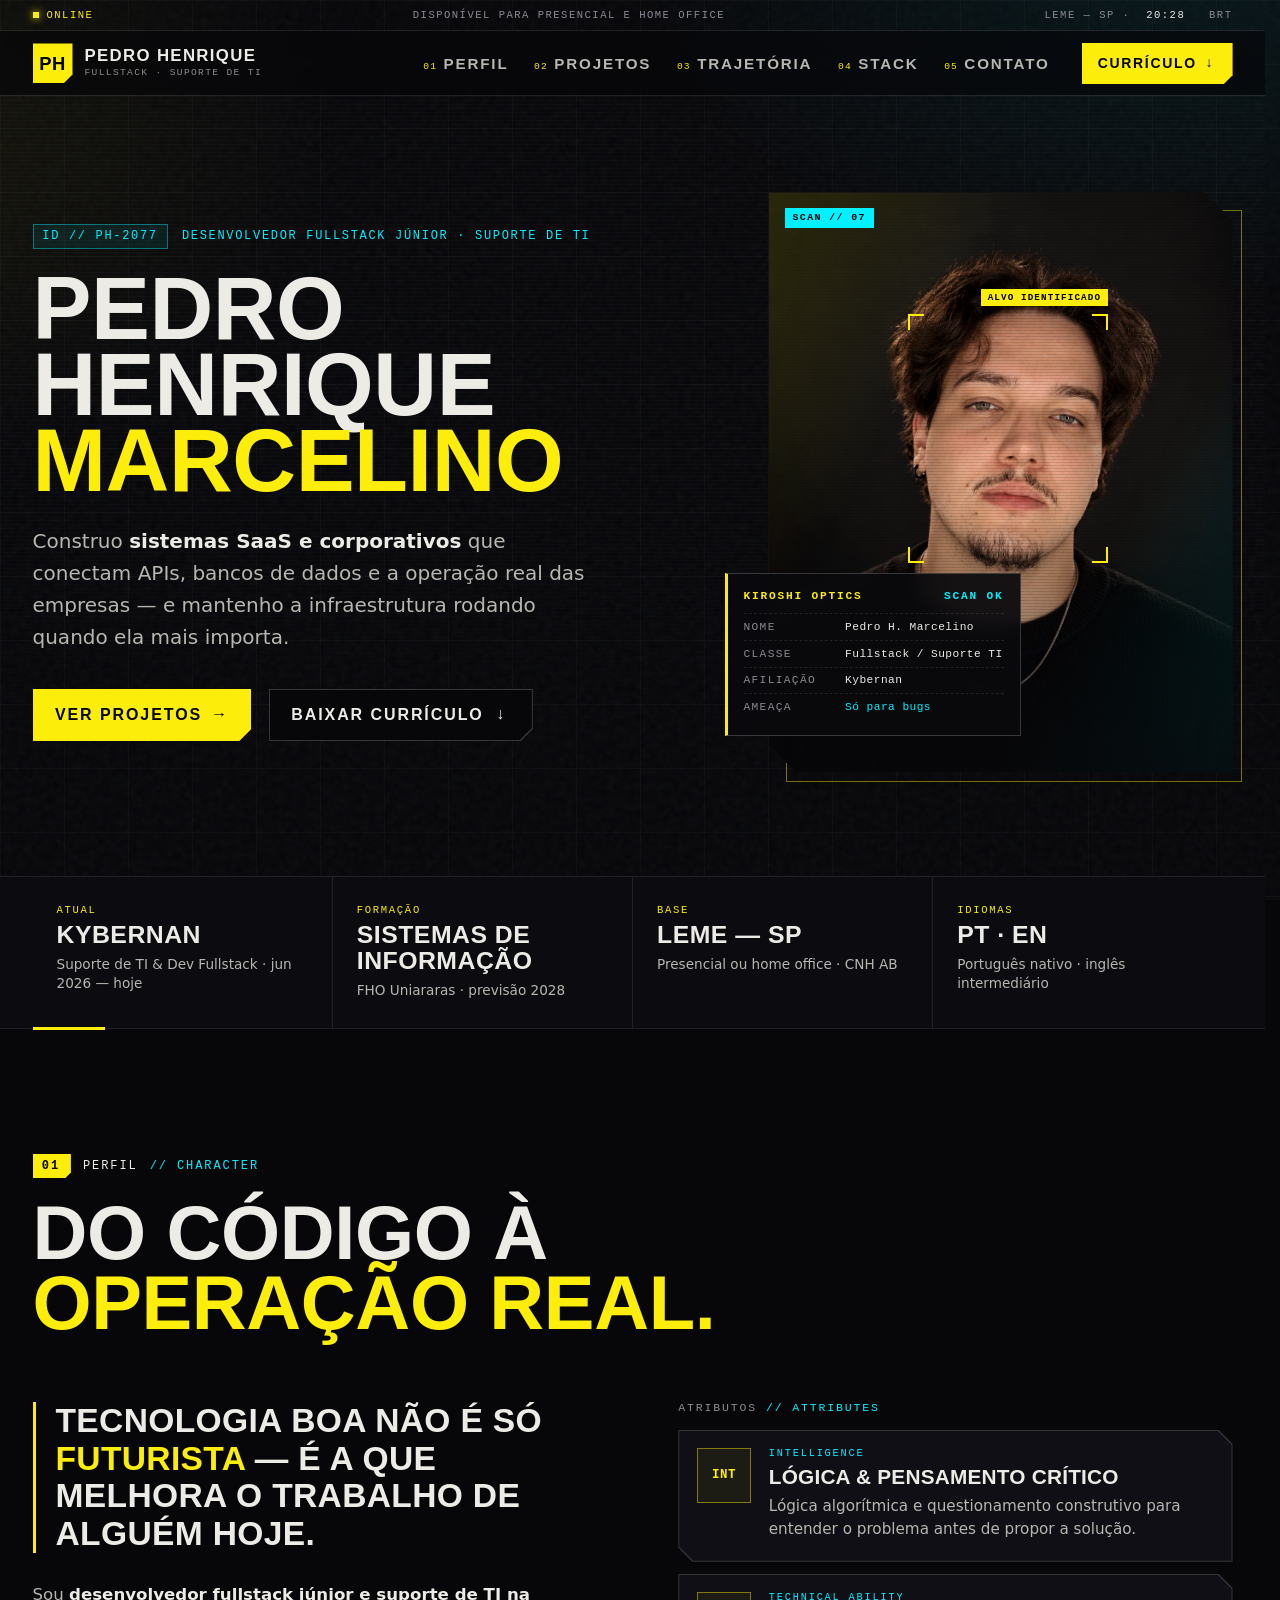
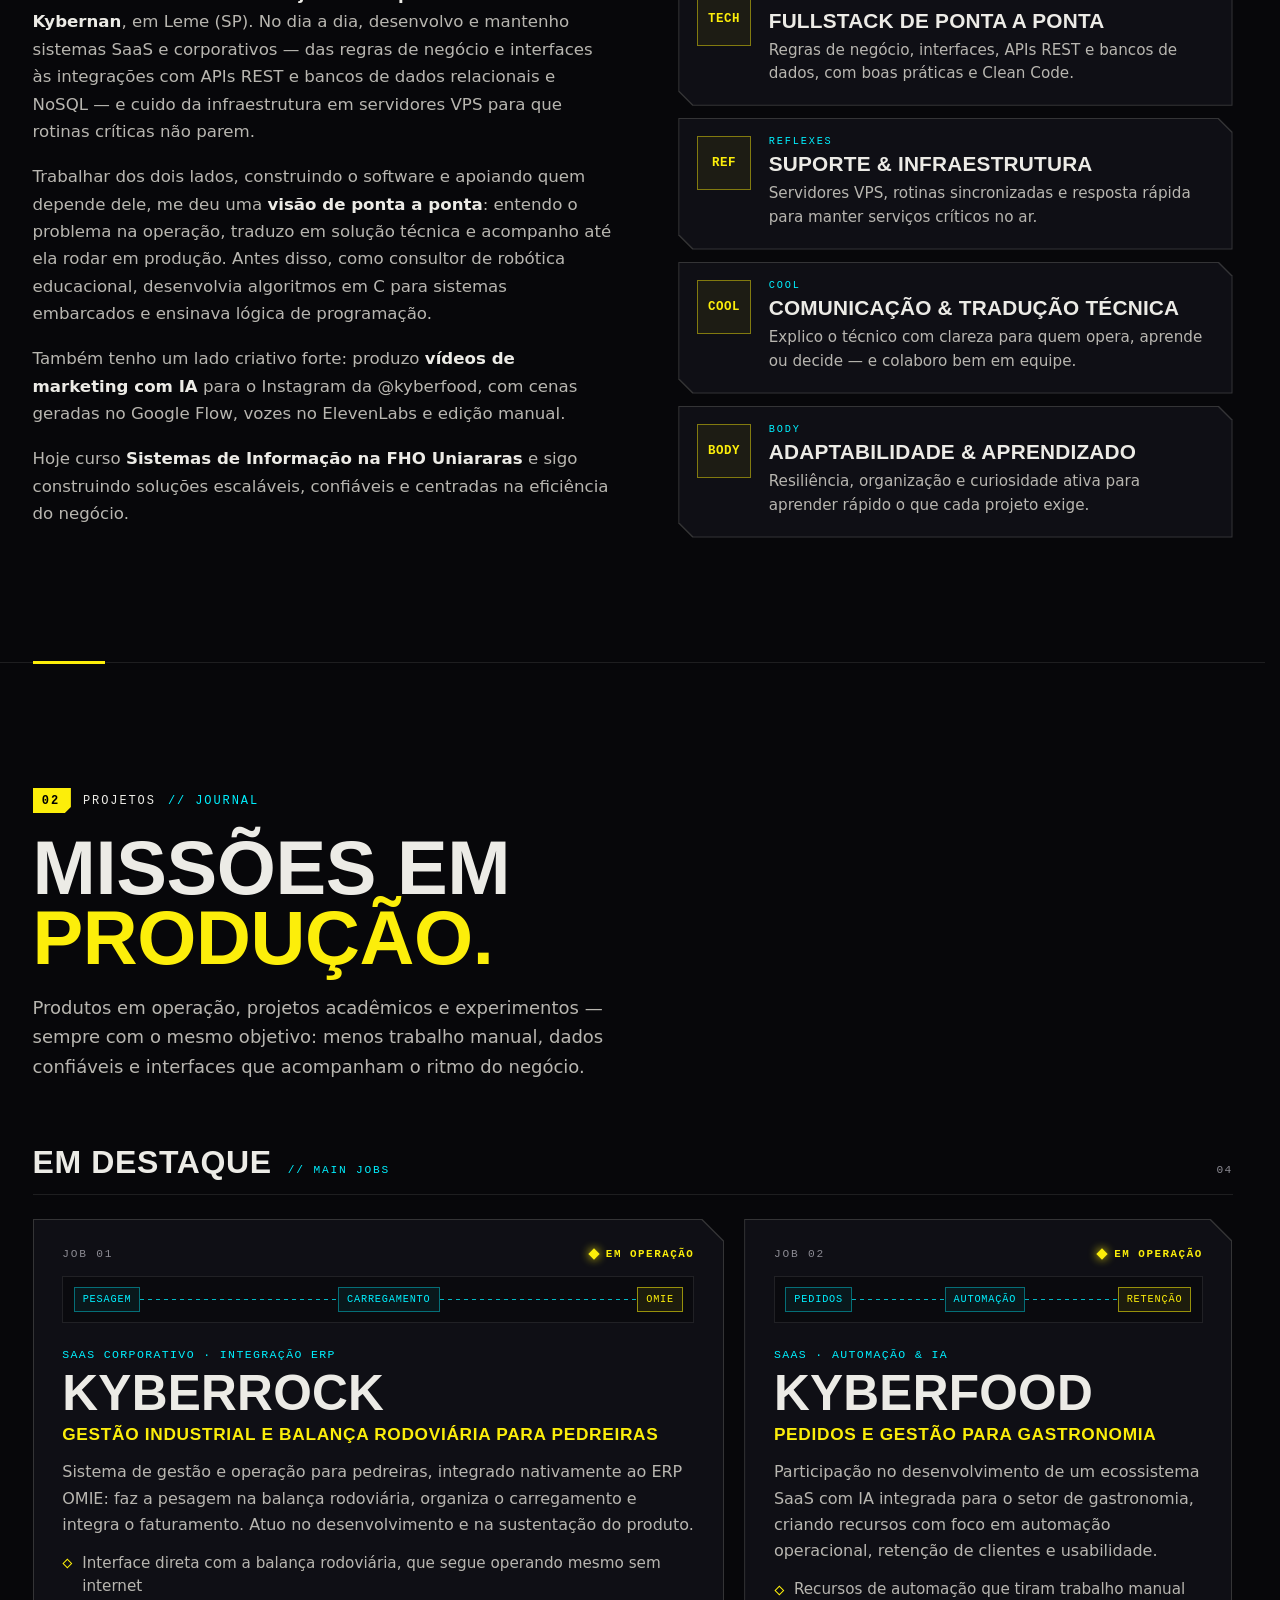
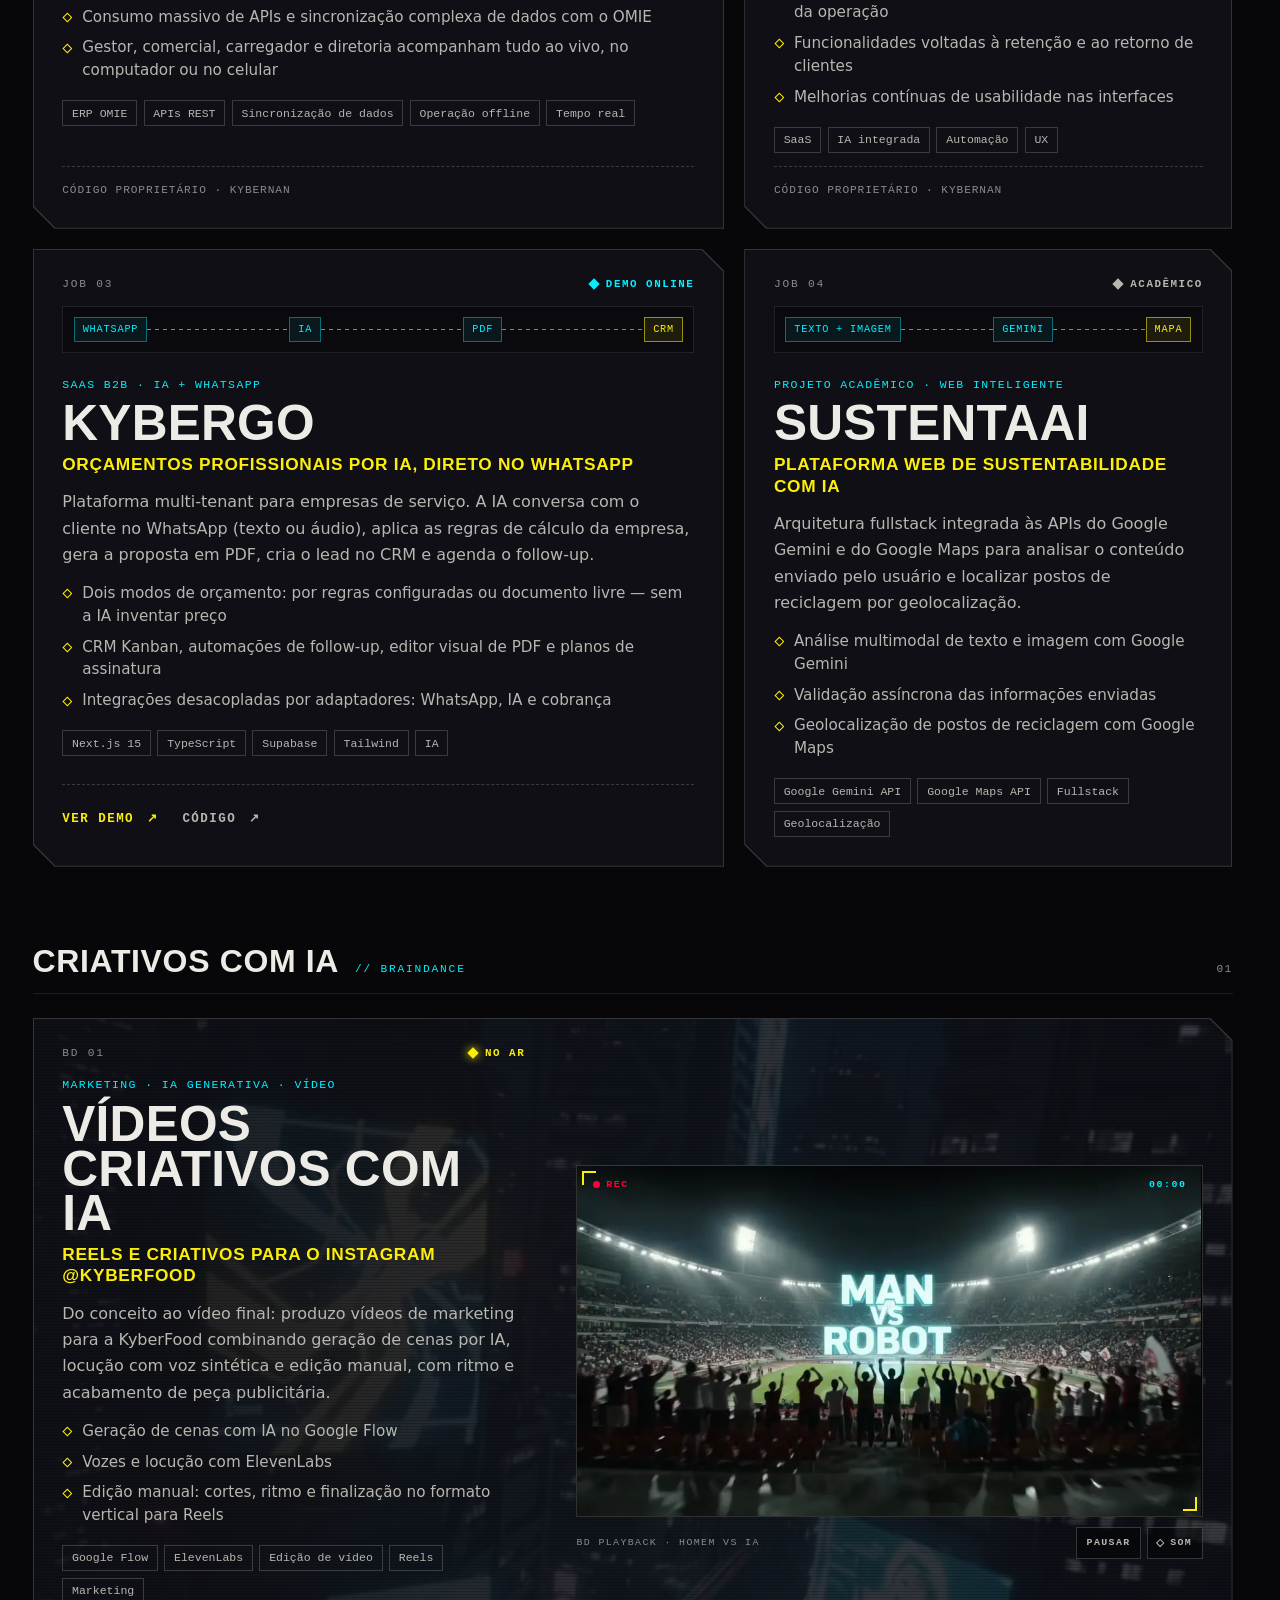
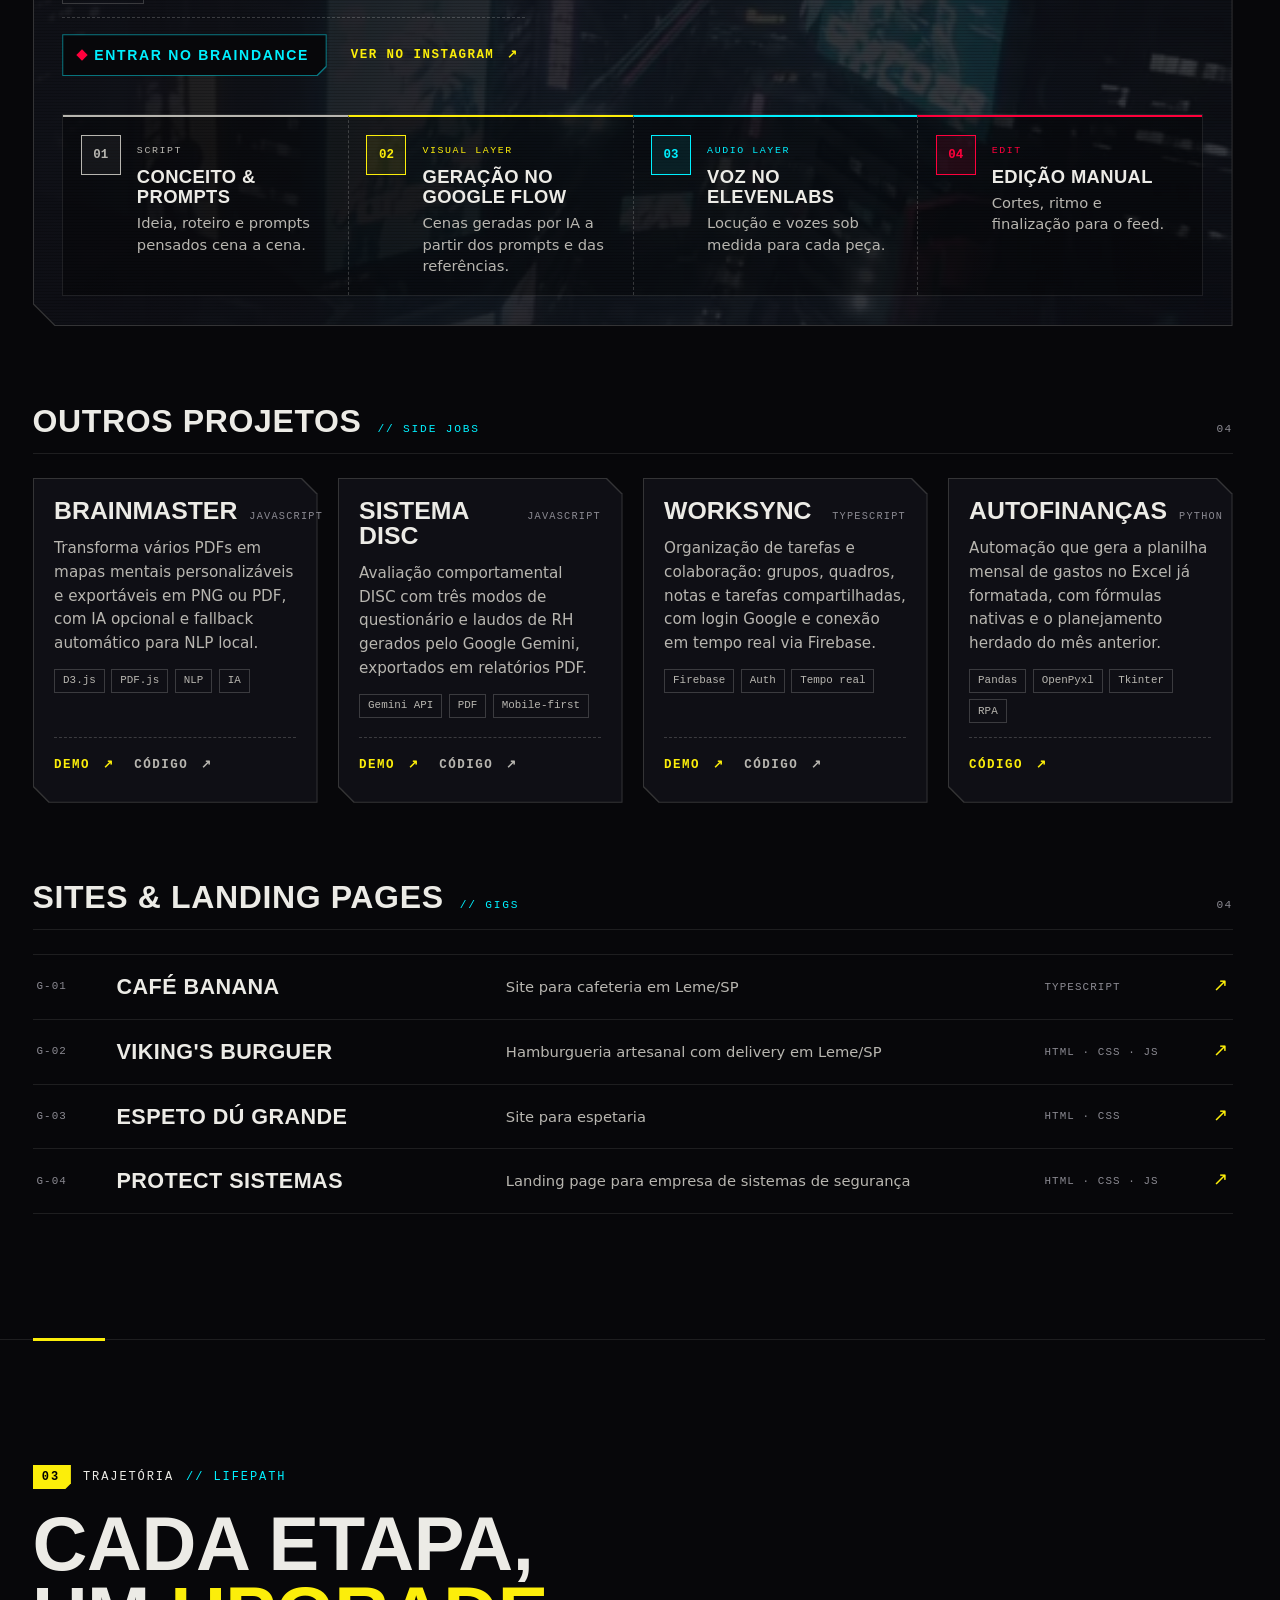
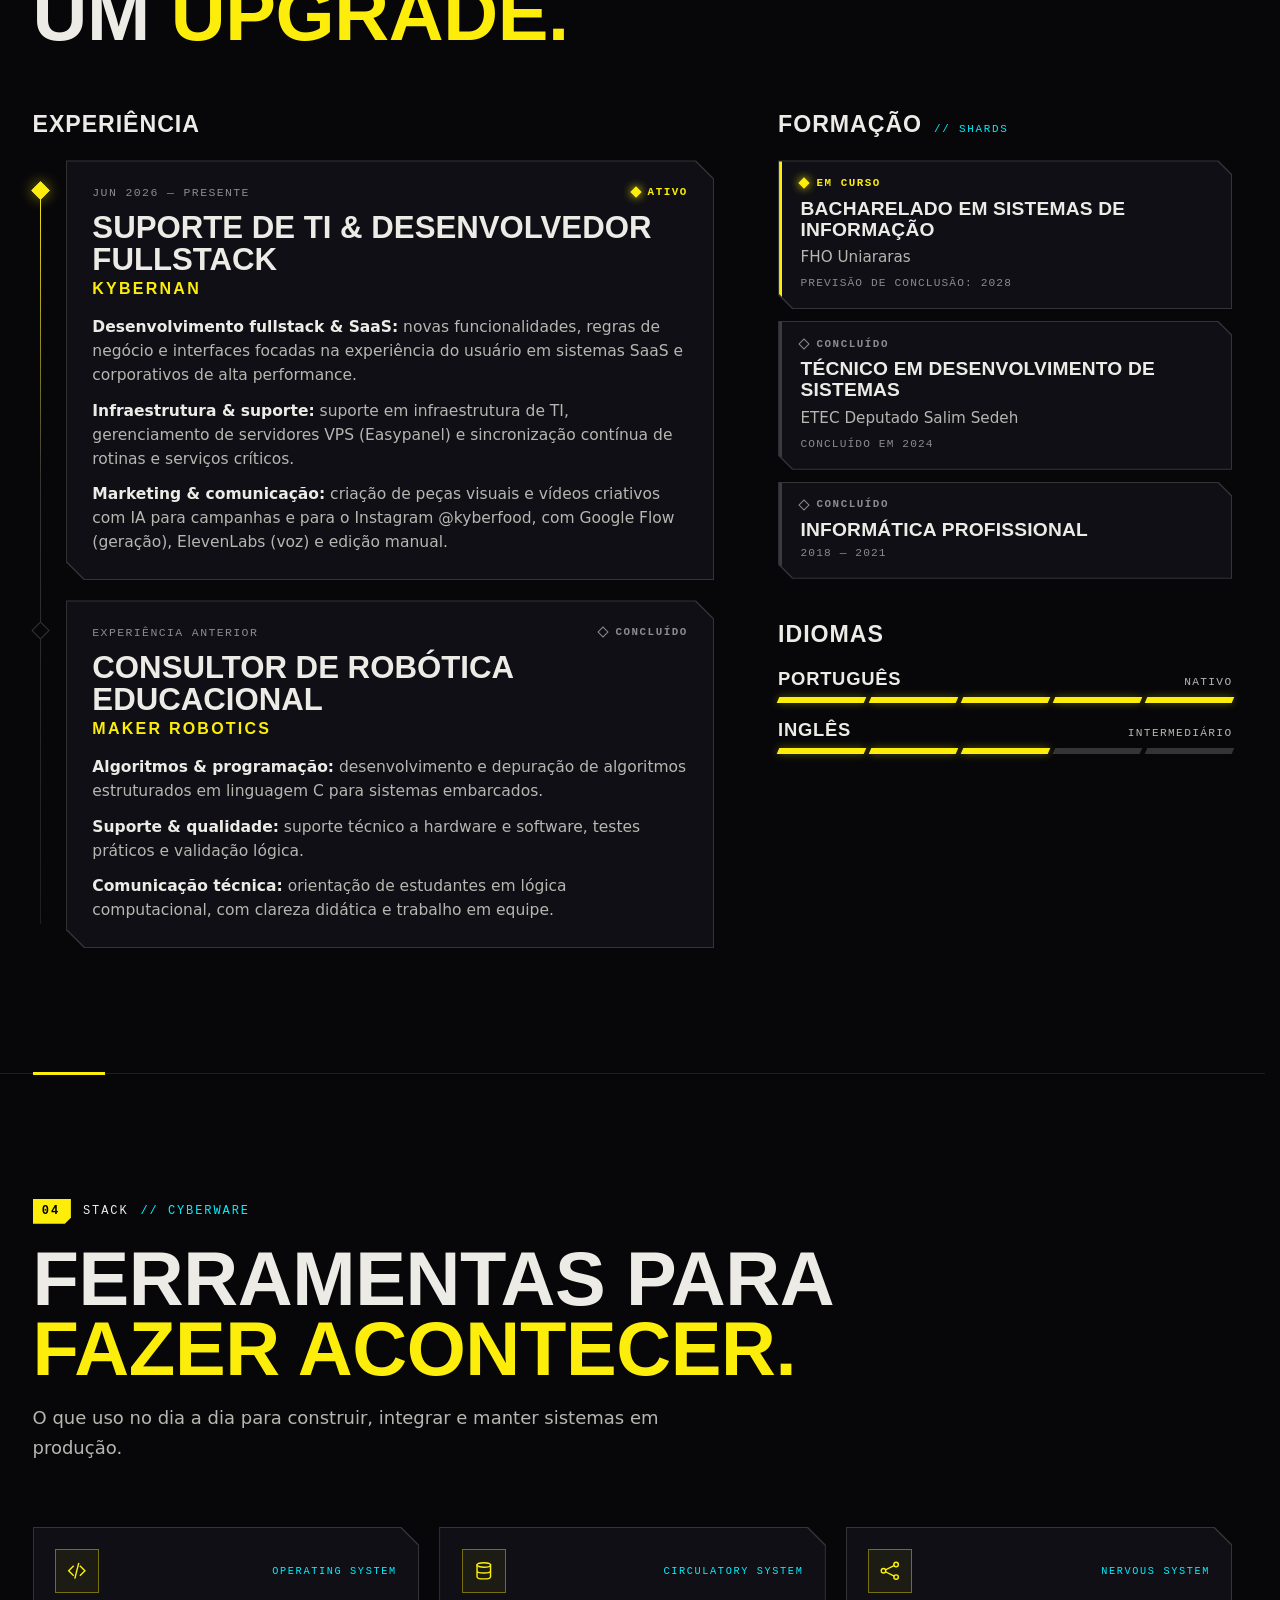
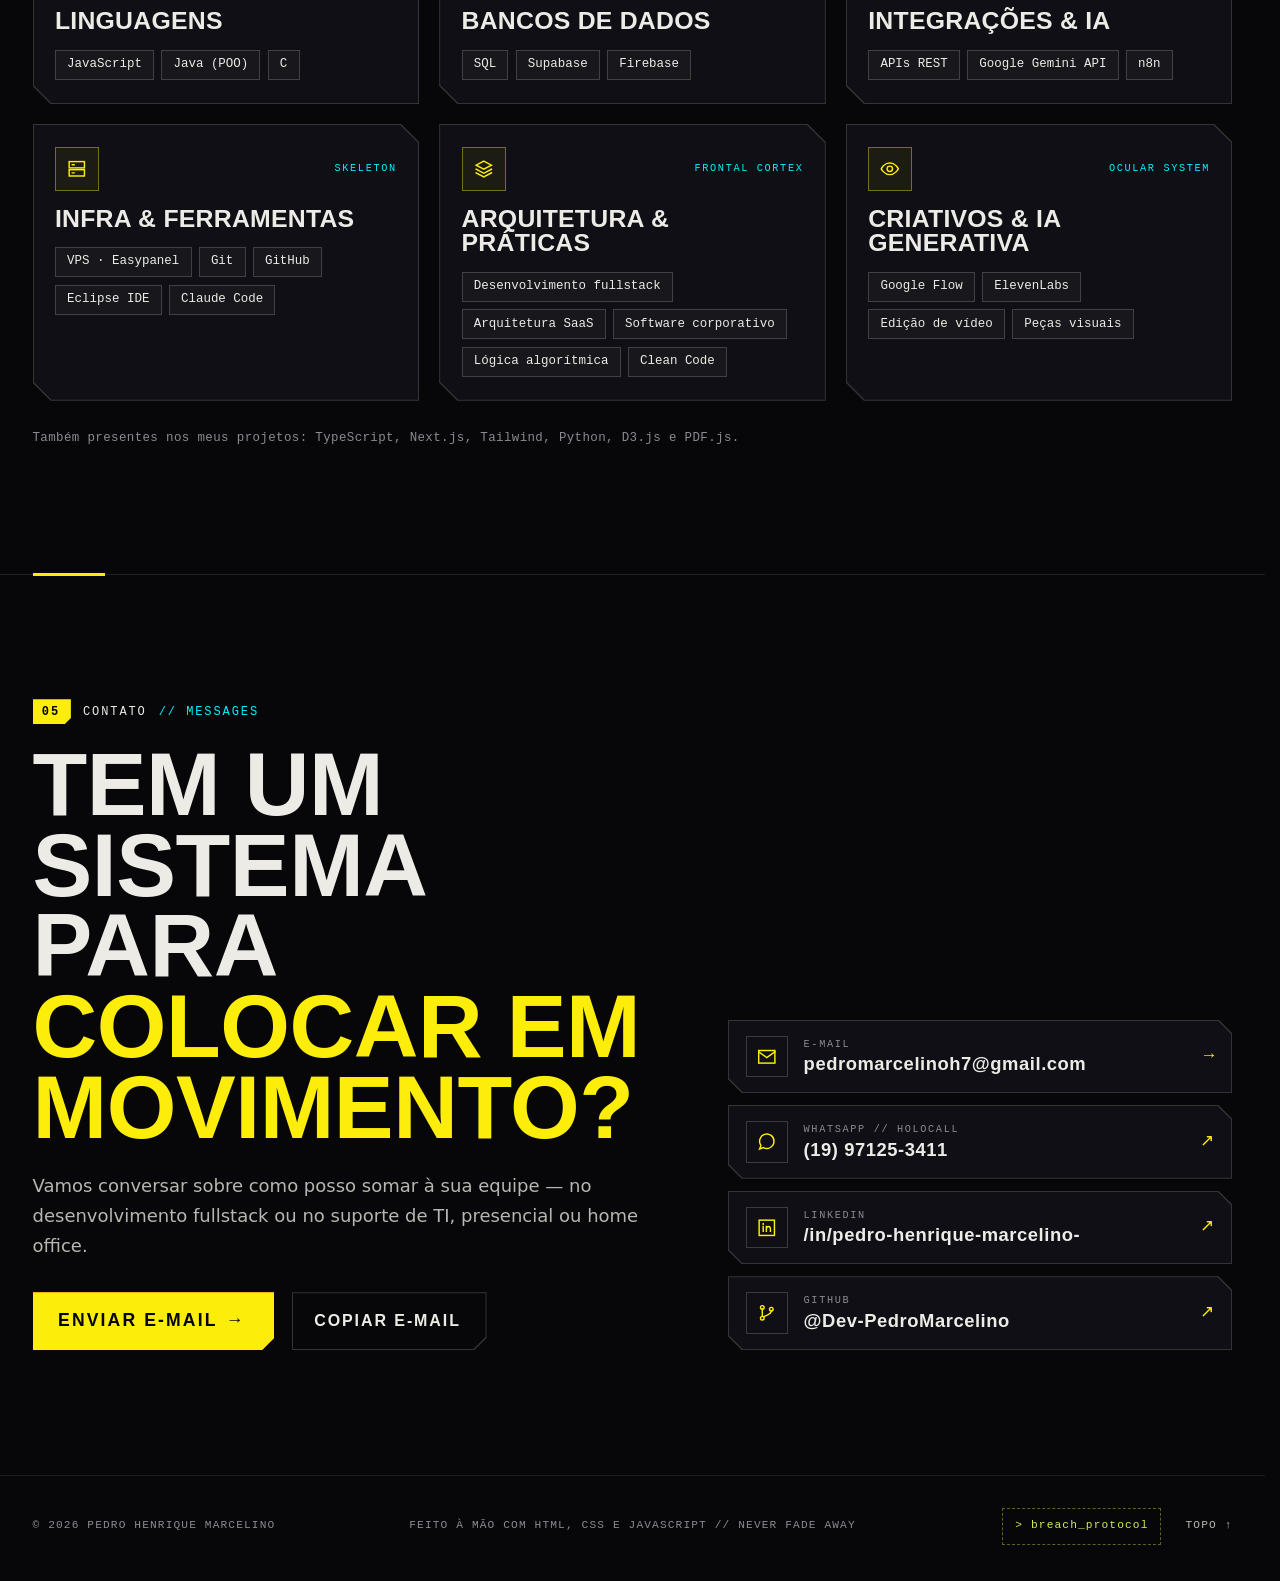
==== commit 92763134: "Otimiza os vídeos do card de criativos com IA para não travarem Os vídeos originais tinham ~8 Mbps e" ====
--- a/index.html
+++ b/index.html
@@ -386,11 +386,13 @@
           </div>
 
           <article class="job bd panel" data-reveal data-spotlight>
-            <!-- Vídeos hospedados no Cloudflare R2 (bucket videos-portfolio); só carregam quando o card chega perto da tela (main.js).
+            <!-- Vídeos hospedados no Cloudflare R2 (bucket videos-portfolio), recodificados para web (H.264 ~2 Mbps, faststart);
+                 só carregam quando o card chega perto da tela (main.js). O fundo usa uma versão leve sem áudio (480p, ~0,5 Mbps)
+                 e a 720p com áudio (data-src-hd) só é baixada ao entrar no modo braindance.
                  crossorigin é necessário para a onda de áudio do modo braindance (Web Audio) -->
             <div class="bd__bg" aria-hidden="true">
-              <video class="bd__video" data-lazy-video crossorigin="anonymous" muted loop playsinline preload="none" disablepictureinpicture>
-                <source data-src="https://pub-c92ea1aedd704464b29c8605dbc7424a.r2.dev/video%20cyberpunk%20portfolio.mp4" type="video/mp4">
+              <video class="bd__video" data-lazy-video data-src-hd="https://pub-c92ea1aedd704464b29c8605dbc7424a.r2.dev/cyberpunk-720p.mp4" poster="assets/img/cyberpunk-poster.webp" crossorigin="anonymous" muted loop playsinline preload="none" disablepictureinpicture>
+                <source data-src="https://pub-c92ea1aedd704464b29c8605dbc7424a.r2.dev/cyberpunk-fundo.mp4" type="video/mp4">
               </video>
             </div>
             <div class="bd__main">
@@ -453,9 +455,10 @@
 
             <figure class="bd-player" data-player>
               <div class="bd-player__screen">
-                <video class="bd-player__video" data-lazy-video data-player-video crossorigin="anonymous" muted loop playsinline preload="none" disablepictureinpicture aria-label="Vídeo Homem vs IA, produzido com IA">
-                  <source data-src="https://pub-c92ea1aedd704464b29c8605dbc7424a.r2.dev/video%20homem%20vs%20IA.mp4" type="video/mp4">
+                <video class="bd-player__video" data-lazy-video data-player-video poster="assets/img/homem-vs-ia-poster.webp" crossorigin="anonymous" muted loop playsinline preload="none" disablepictureinpicture aria-label="Vídeo Homem vs IA, produzido com IA">
+                  <source data-src="https://pub-c92ea1aedd704464b29c8605dbc7424a.r2.dev/homem-vs-ia-720p.mp4" type="video/mp4">
                 </video>
+                <span class="bd-signal" aria-hidden="true">Carregando sinal</span>
                 <div class="bd-player__hud" aria-hidden="true">
                   <span class="bd-player__rec">Rec</span>
                   <span class="bd-player__time" data-player-time>00:00</span>
@@ -879,6 +882,7 @@
 
         <div class="bd-dive__screen" data-dive-screen>
           <span class="bd-dive__scan" aria-hidden="true"></span>
+          <span class="bd-signal" aria-hidden="true">Carregando sinal</span>
           <span class="bd-dive__sync" aria-hidden="true">Sincronizando<span class="bd-dive__sync-dots">...</span></span>
         </div>
 
--- a/assets/css/style.css
+++ b/assets/css/style.css
@@ -1523,16 +1523,11 @@
   pointer-events: none;
 }
 
+/* o poster (primeiro quadro) aparece de cara; o vídeo assume quando começa a tocar */
 .bd__video {
   width: 100%;
   height: 100%;
   object-fit: cover;
-  opacity: 0;
-  filter: saturate(0.85) contrast(1.05);
-  transition: opacity 1.2s var(--ease-out);
-}
-
-.bd__video.is-ready {
   opacity: 0.22;
 }
 
@@ -1612,12 +1607,6 @@
   width: 100%;
   height: 100%;
   object-fit: cover;
-  opacity: 0;
-  transition: opacity 0.8s var(--ease-out);
-}
-
-.bd-player__video.is-ready {
-  opacity: 1;
 }
 
 .bd-player__hud {
@@ -1714,23 +1703,65 @@
   background: currentColor;
 }
 
-/* layout desktop: texto à esquerda; etapas e o player (resultado final) empilhados à direita */
+/* aviso de "carregando sinal" quando a conexão não acompanha o vídeo (classe via main.js) */
+.bd-signal {
+  position: absolute;
+  bottom: 1rem;
+  left: 50%;
+  z-index: 3;
+  display: inline-flex;
+  align-items: center;
+  gap: 0.5rem;
+  padding: 0.45rem 0.7rem;
+  border: 1px solid rgba(0, 240, 255, 0.4);
+  background: rgba(0, 0, 0, 0.75);
+  font: 600 0.62rem/1 var(--f-mono);
+  letter-spacing: 0.16em;
+  text-transform: uppercase;
+  color: var(--c-cyan);
+  white-space: nowrap;
+  opacity: 0;
+  transform: translateX(-50%);
+  transition: opacity 0.3s;
+  pointer-events: none;
+}
+
+.bd-signal::before {
+  content: "";
+  width: 0.45rem;
+  height: 0.45rem;
+  background: currentColor;
+  transform: rotate(45deg);
+  animation: pulse 0.8s steps(2, jump-none) infinite;
+}
+
+.is-buffering > .bd-signal {
+  opacity: 1;
+}
+
+/* layout desktop: texto + player em destaque lado a lado; embaixo, as etapas
+   na horizontal como as trilhas da linha do tempo do editor de braindance */
 @media (min-width: 1000px) {
   .job.bd {
     display: grid;
-    grid-template-columns: minmax(0, 1fr) minmax(0, 1fr);
-    align-items: start;
-    gap: 1.5rem clamp(2rem, 4vw, 3.5rem);
+    grid-template-columns: minmax(0, 0.85fr) minmax(0, 1.15fr);
+    grid-template-areas:
+      "main player"
+      "steps steps";
+    align-items: center;
+    gap: clamp(1.75rem, 3vw, 2.5rem) clamp(2rem, 4vw, 3.5rem);
   }
 
   .bd__main {
-    grid-row: 1 / span 2;
-    align-self: stretch;
-  }
-
-  .bd-steps,
+    grid-area: main;
+  }
+
   .bd-player {
-    grid-column: 2;
+    grid-area: player;
+  }
+
+  .bd-steps {
+    grid-area: steps;
   }
 }
 
@@ -1800,6 +1831,35 @@
   font-size: 0.92rem;
   line-height: 1.45;
   color: var(--c-text-soft);
+}
+
+/* desktop: etapas lado a lado (2×2 em telas médias, 4 colunas nas largas),
+   cada uma com a "trilha" colorida da sua camada no topo */
+@media (min-width: 1000px) {
+  .bd-steps {
+    grid-template-columns: repeat(2, minmax(0, 1fr));
+    padding: 0;
+  }
+
+  .bd-step,
+  .bd-step + .bd-step {
+    padding: 1.1rem 1.1rem 1.2rem;
+    border-top: 2px solid var(--layer);
+  }
+
+  .bd-step:nth-child(even) {
+    border-left: 1px dashed var(--c-line-strong);
+  }
+}
+
+@media (min-width: 1200px) {
+  .bd-steps {
+    grid-template-columns: repeat(4, minmax(0, 1fr));
+  }
+
+  .bd-step + .bd-step {
+    border-left: 1px dashed var(--c-line-strong);
+  }
 }
 
 /* --- Side jobs --- */
@@ -2891,20 +2951,28 @@
   filter: url(#bd-thermal) contrast(1.15);
 }
 
+/* camada do tamanho da tela que desce com transform (sem relayout a cada quadro sobre o vídeo);
+   a linha é o ::before, no topo dela */
 .bd-dive__scan {
+  position: absolute;
+  inset: 0;
+  z-index: 2;
+  animation: bd-scan 4.5s linear infinite;
+  pointer-events: none;
+}
+
+.bd-dive__scan::before {
+  content: "";
   position: absolute;
   top: 0;
   right: 0;
   left: 0;
-  z-index: 2;
   height: 2px;
   background: rgba(0, 240, 255, 0.45);
   box-shadow: 0 0 12px rgba(0, 240, 255, 0.6);
-  animation: bd-scan 4.5s linear infinite;
-  pointer-events: none;
-}
-
-.bd-dive__screen.is-thermal .bd-dive__scan {
+}
+
+.bd-dive__screen.is-thermal .bd-dive__scan::before {
   background: rgba(255, 0, 60, 0.5);
   box-shadow: 0 0 12px rgba(255, 0, 60, 0.6);
 }
@@ -3270,8 +3338,8 @@
 }
 
 @keyframes bd-scan {
-  from { top: 0; }
-  to { top: 100%; }
+  from { transform: translateY(0); }
+  to { transform: translateY(100%); }
 }
 
 @keyframes bd-sync {
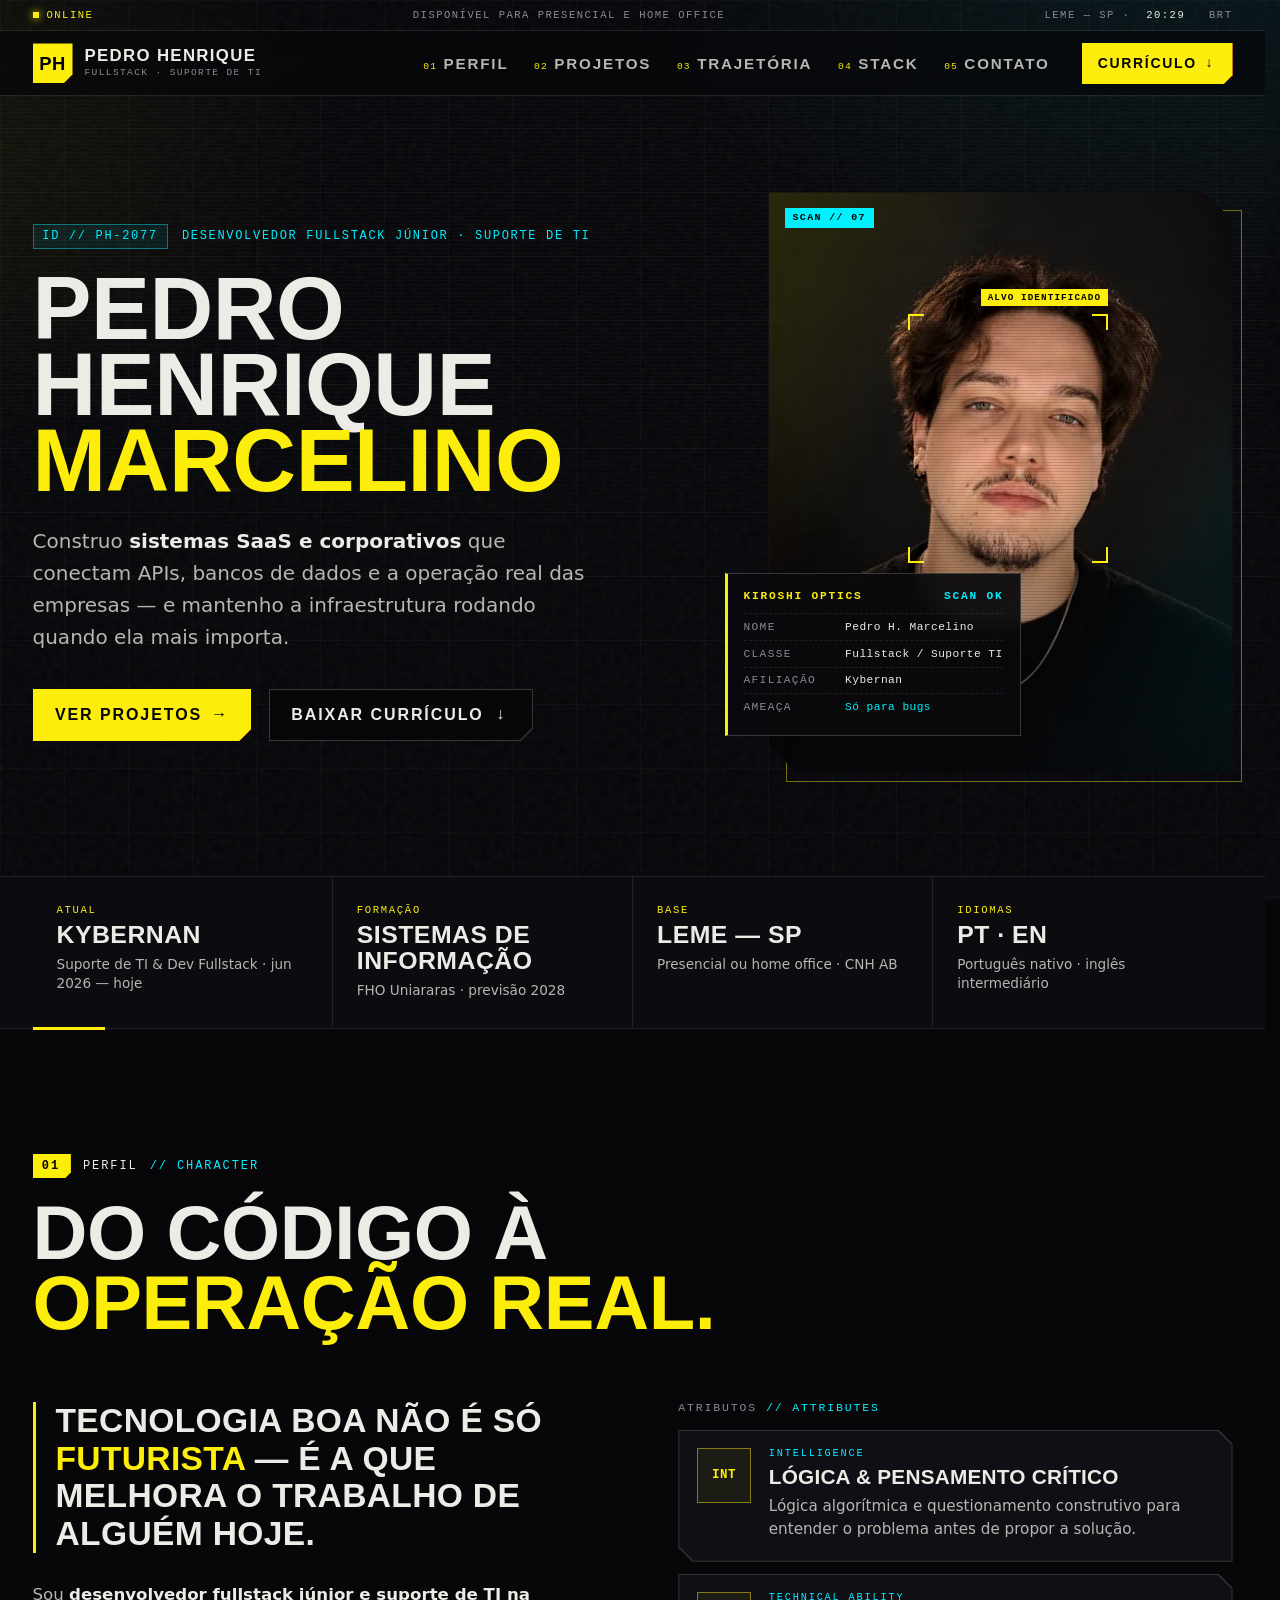
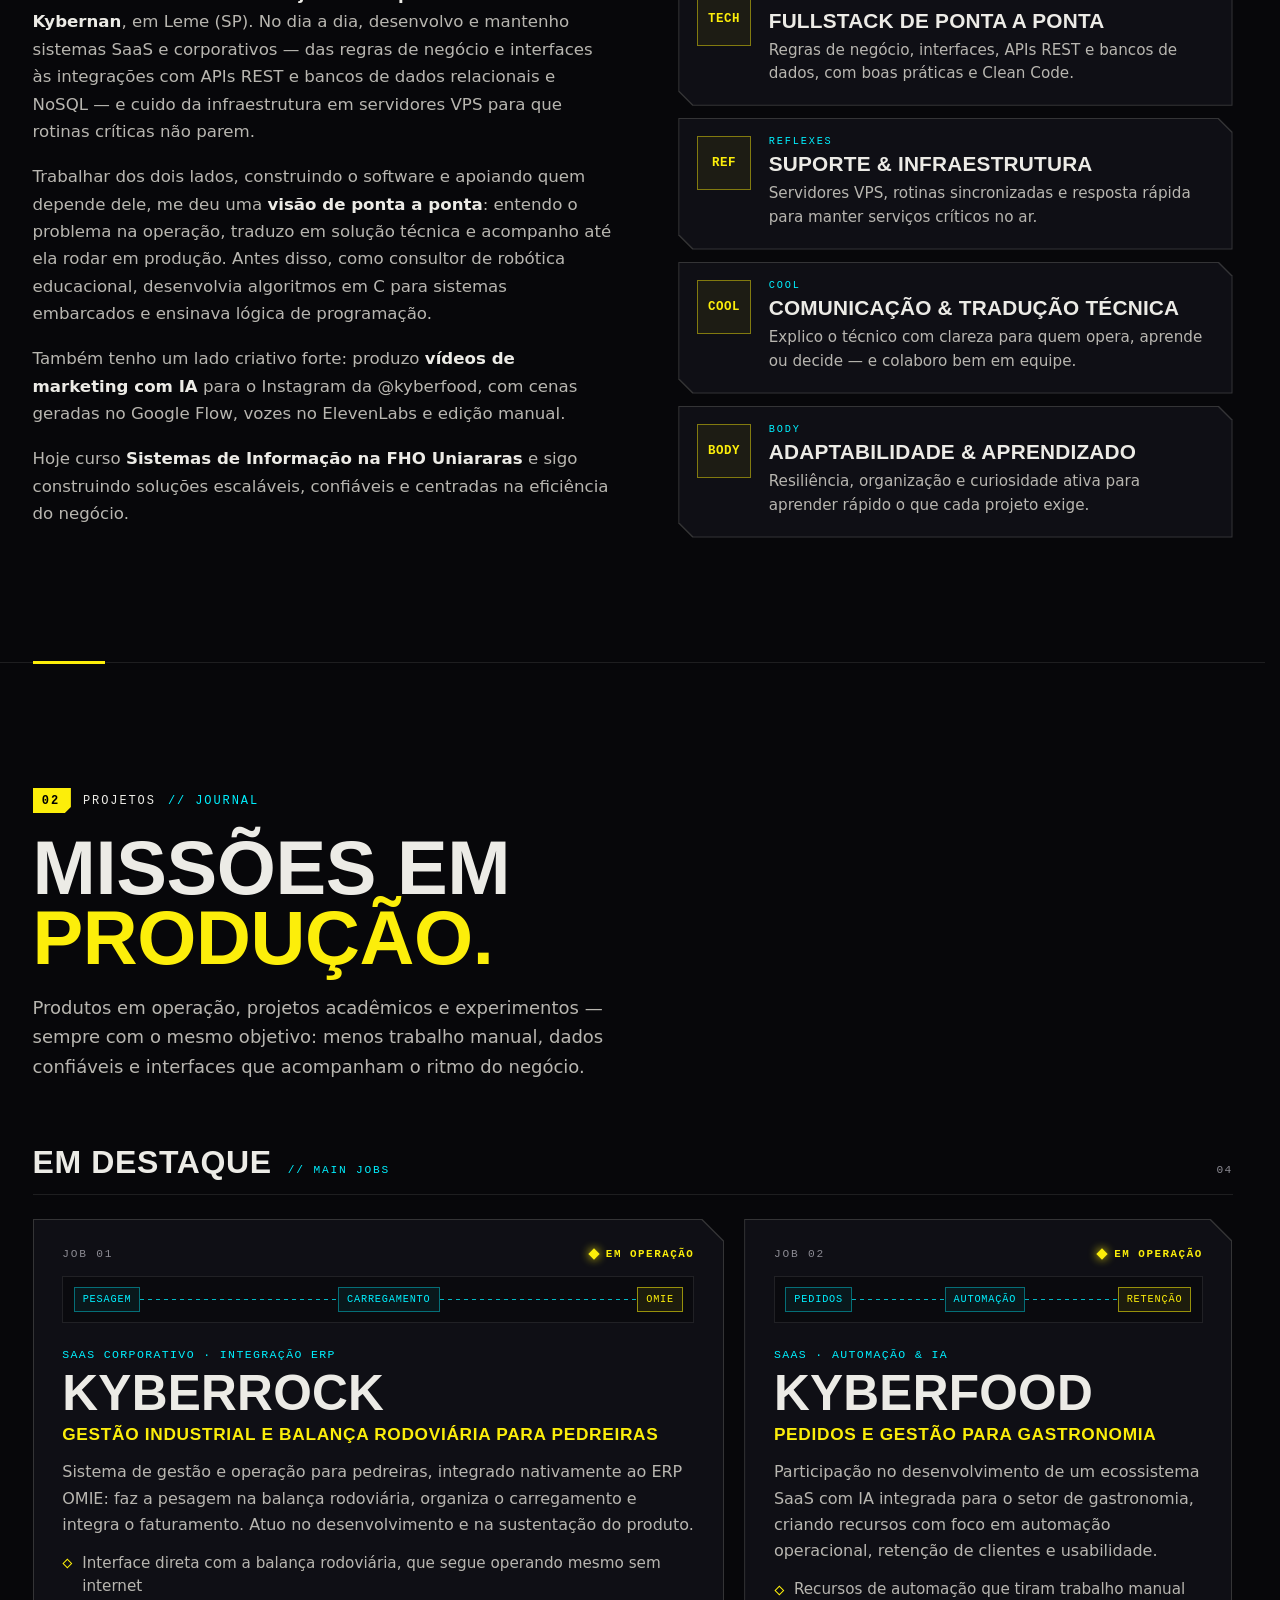
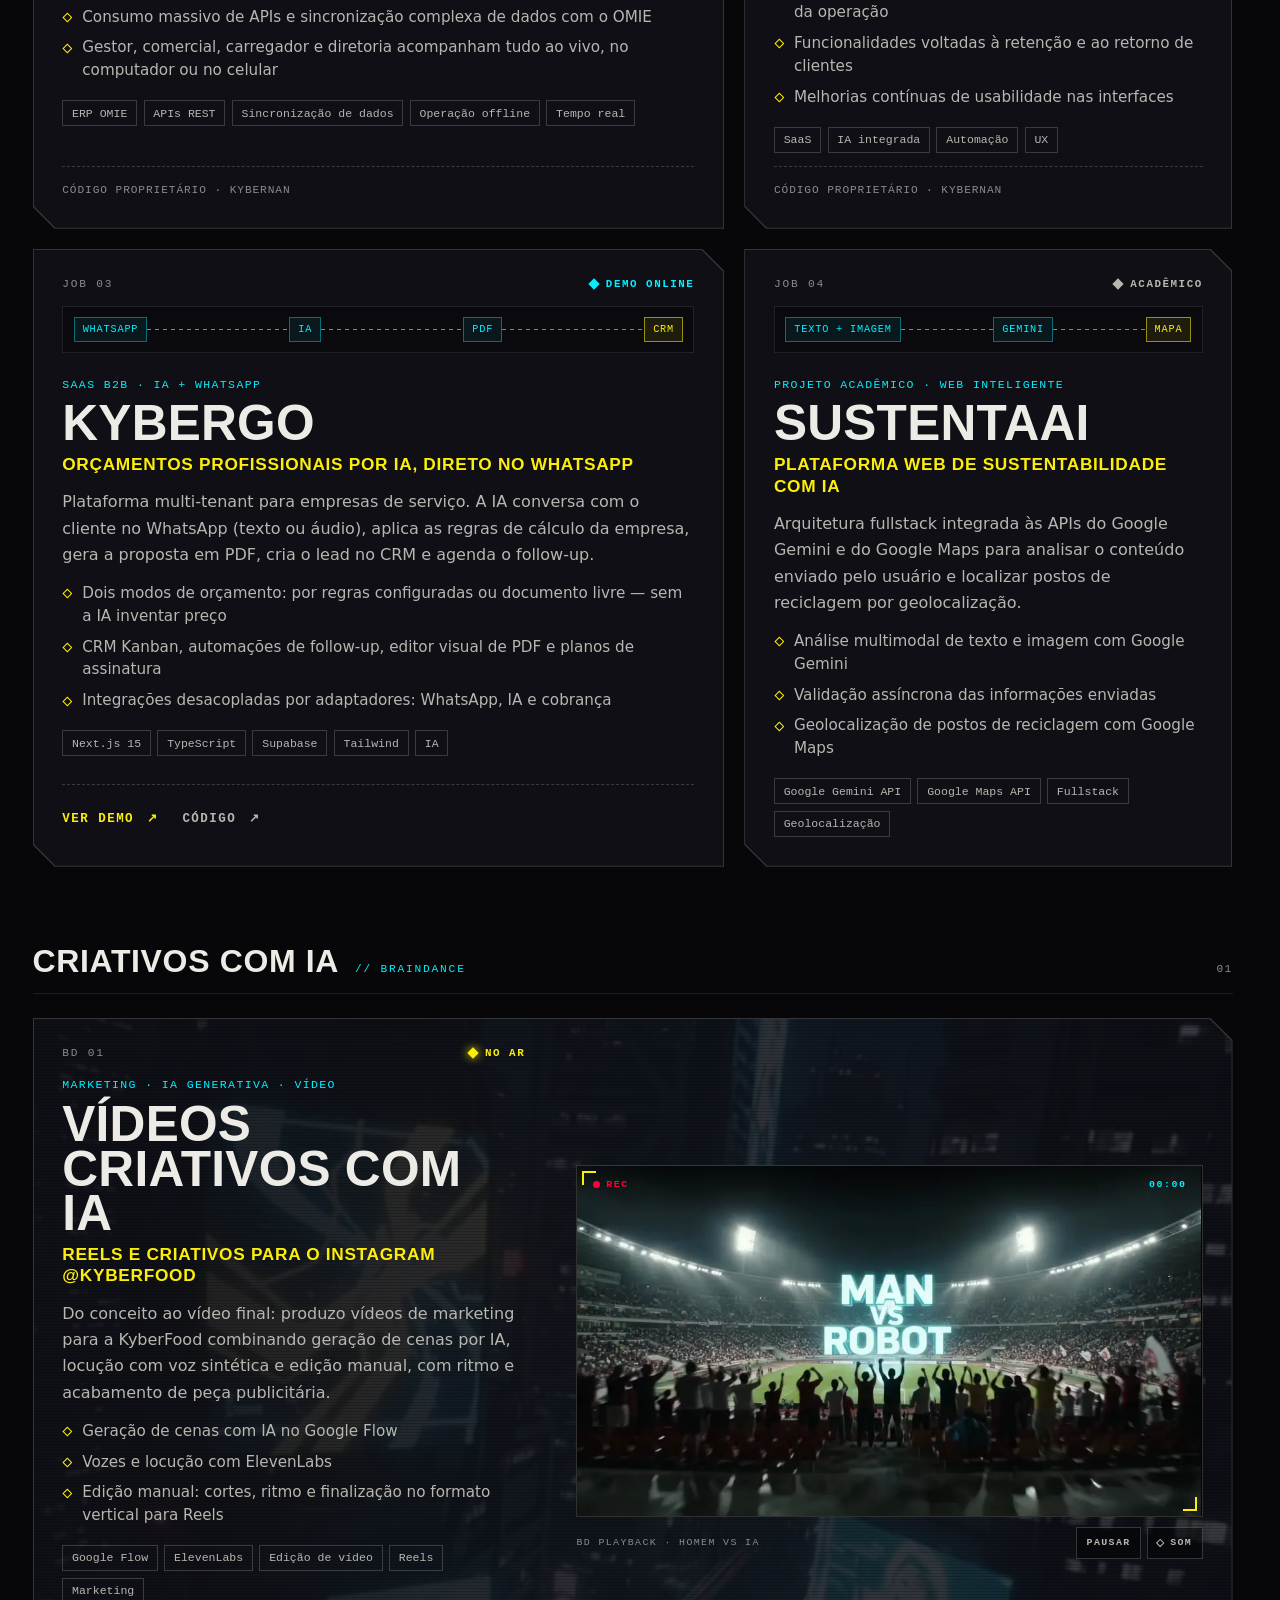
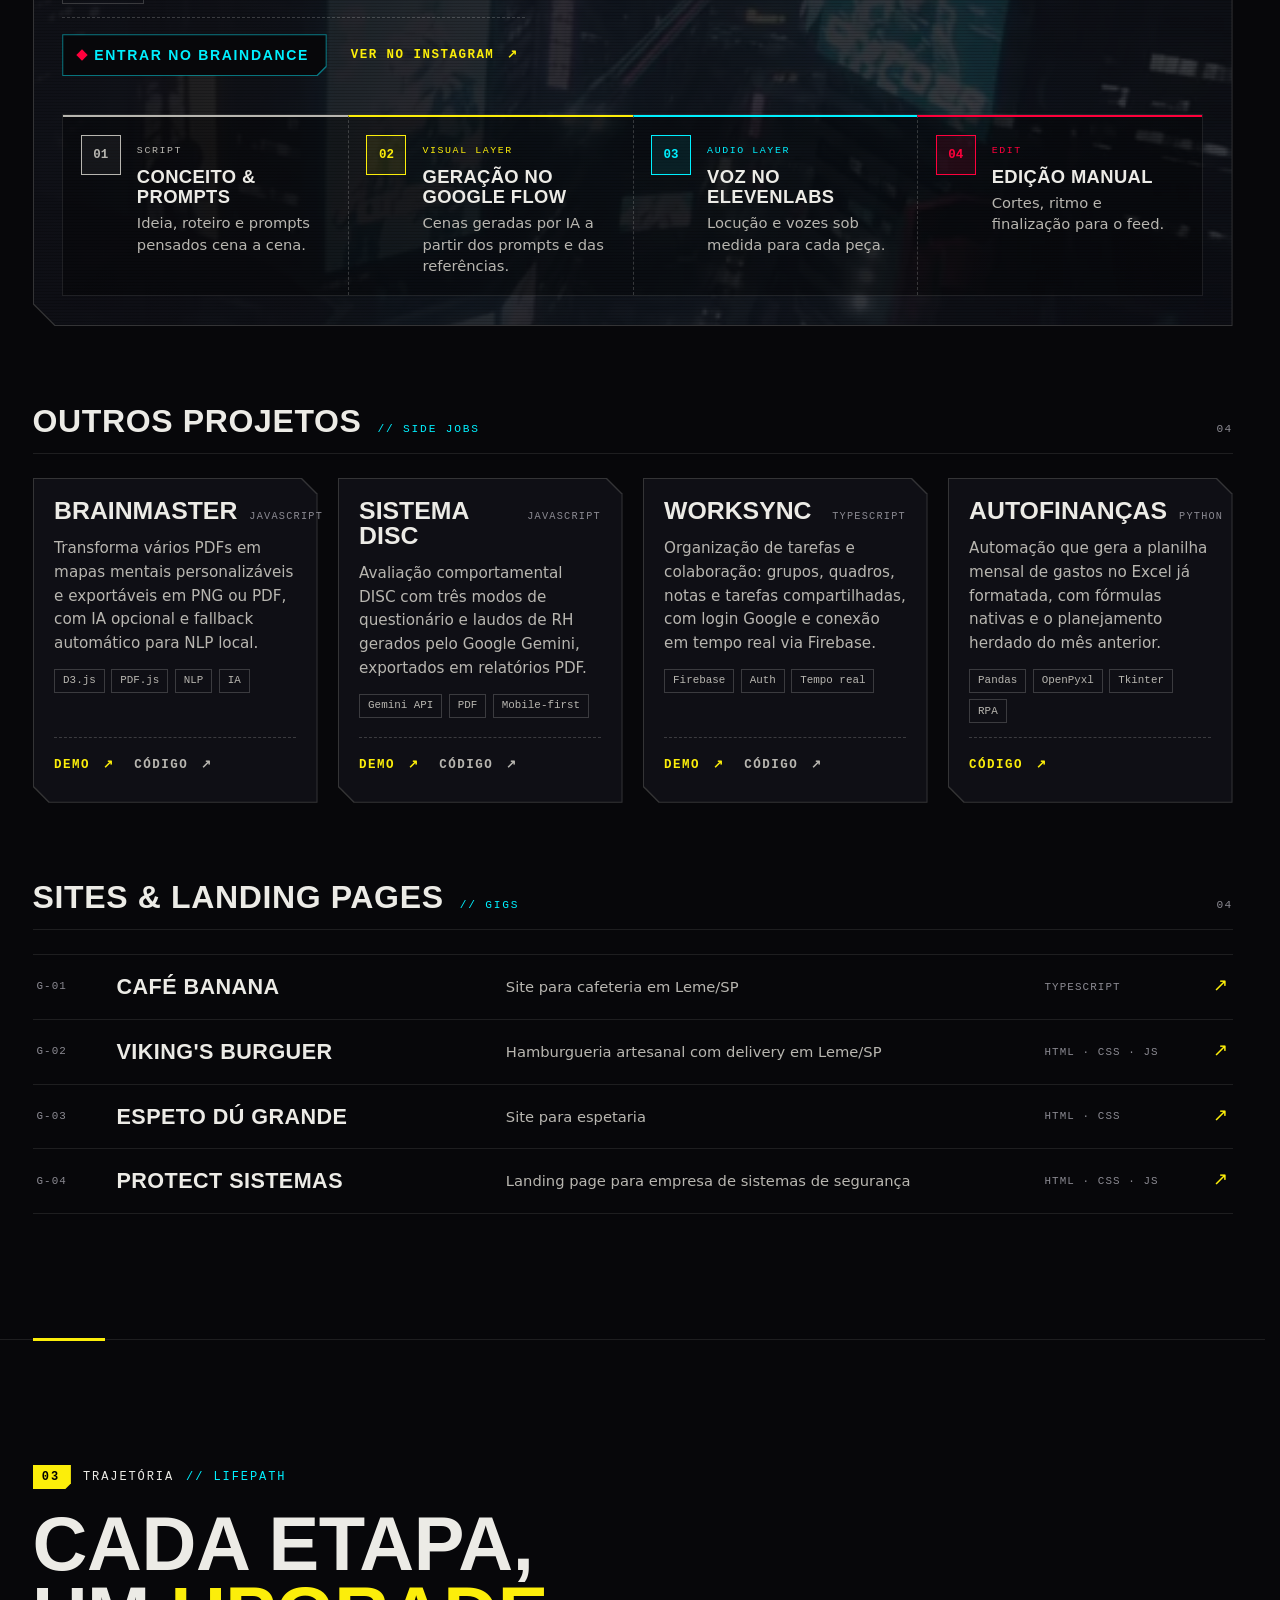
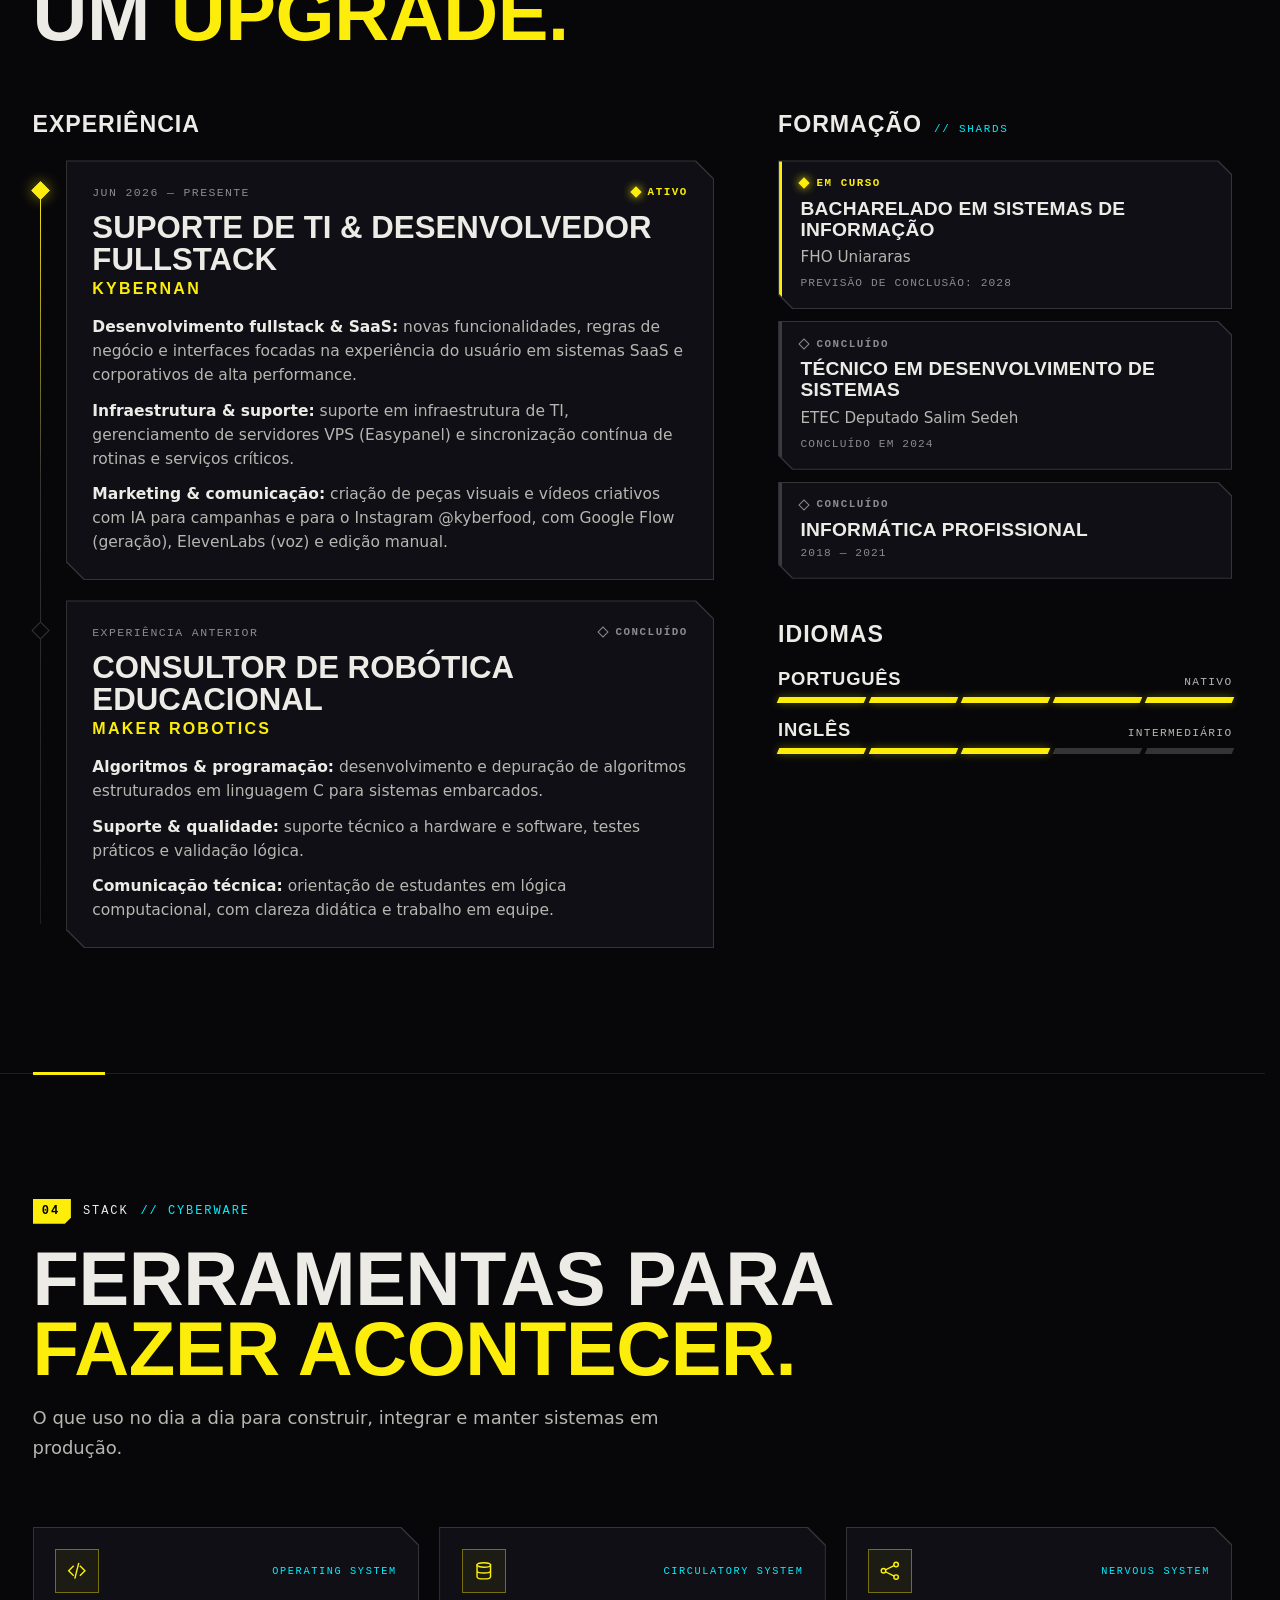
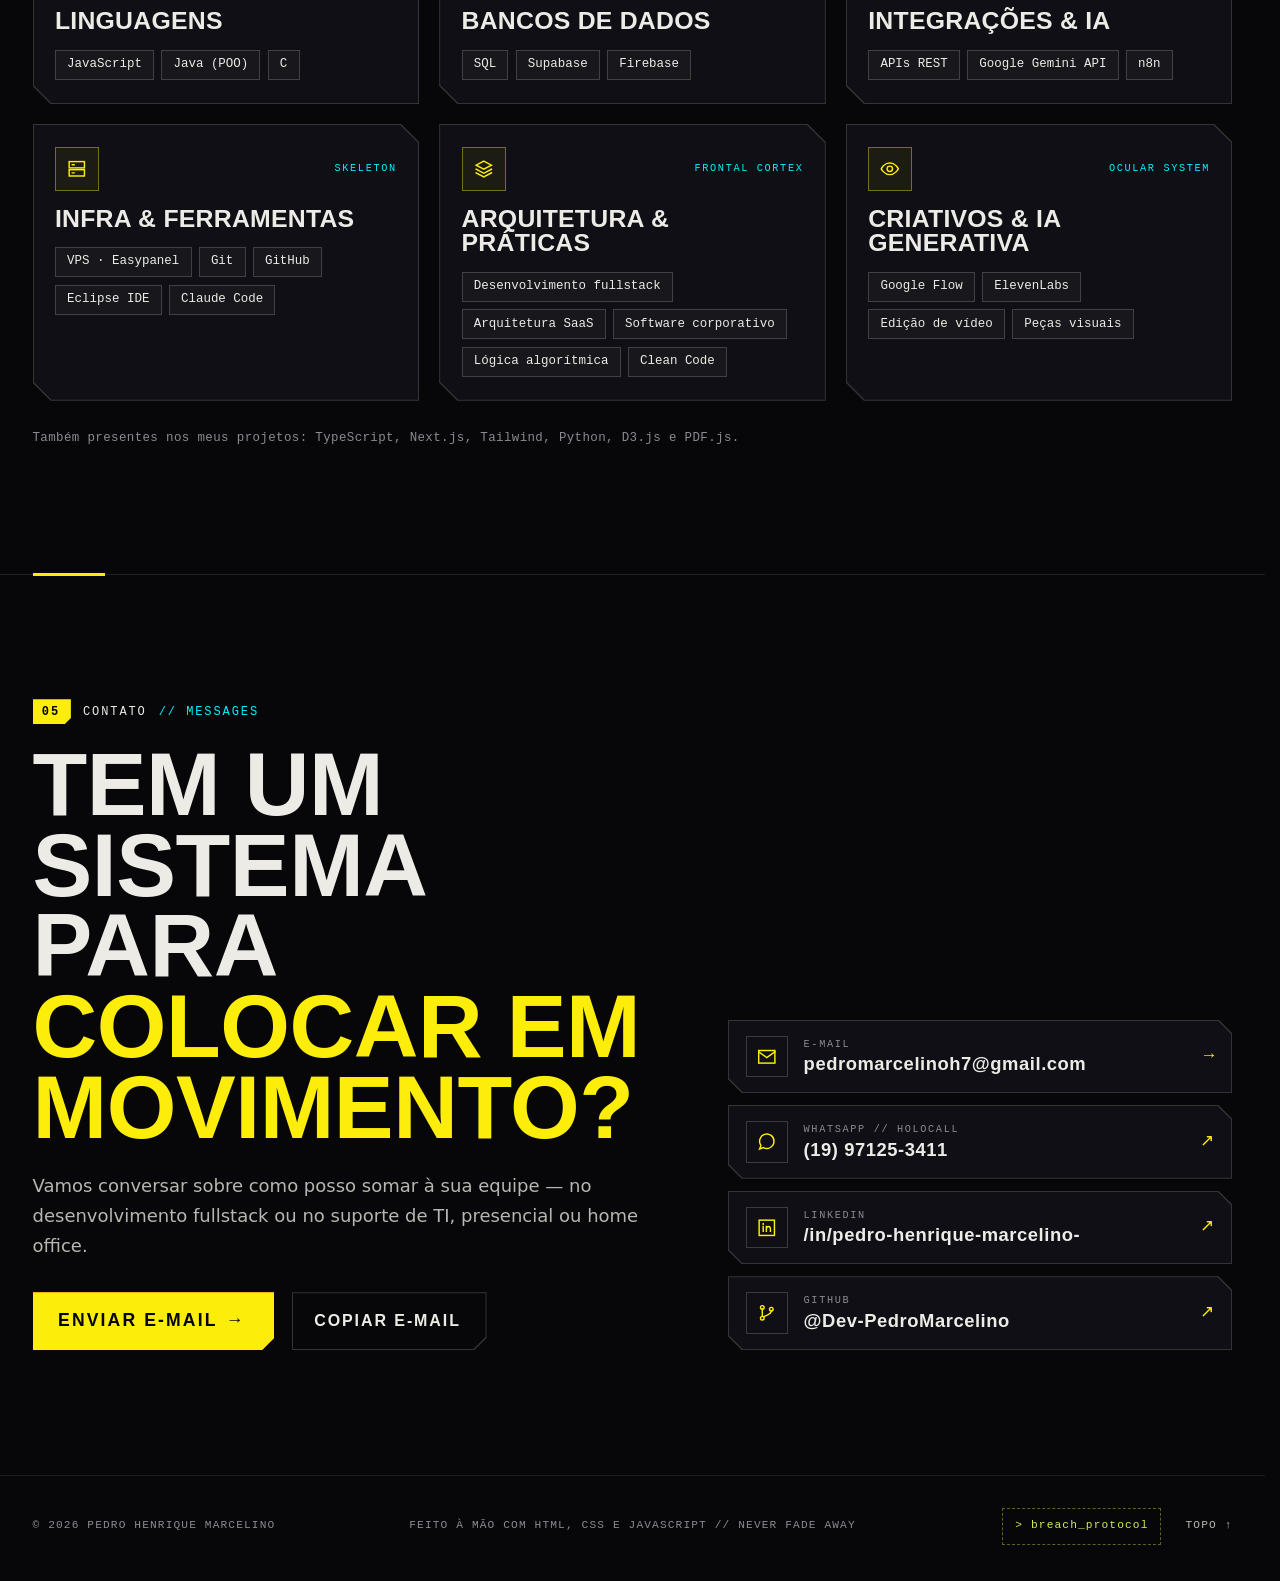
==== commit 78810814: "Corrige a prévia de compartilhamento, otimiza a foto e adiciona analytics - URLs absolutas do site p" ====
--- a/index.html
+++ b/index.html
@@ -9,18 +9,26 @@
   <meta name="theme-color" content="#07070a">
   <meta name="color-scheme" content="dark">
 
-  <!-- Compartilhamento em redes sociais. Depois de publicar, troque o caminho da imagem por uma URL absoluta
-       (ex.: https://seu-dominio.com/assets/img/og-image.jpg) — LinkedIn e WhatsApp exigem URL completa. -->
+  <!-- Endereço oficial do site. LinkedIn e WhatsApp exigem URLs completas: ao trocar de domínio,
+       atualize todas as ocorrências de https://portfoliov2-pi-one.vercel.app neste <head> -->
+  <link rel="canonical" href="https://portfoliov2-pi-one.vercel.app/">
+
+  <!-- Compartilhamento em redes sociais -->
   <meta property="og:type" content="website">
+  <meta property="og:url" content="https://portfoliov2-pi-one.vercel.app/">
   <meta property="og:locale" content="pt_BR">
   <meta property="og:site_name" content="Pedro Henrique Marcelino">
   <meta property="og:title" content="Pedro Henrique Marcelino — Desenvolvedor Fullstack &amp; Suporte de TI">
   <meta property="og:description" content="Sistemas SaaS e corporativos, APIs REST, dados e infraestrutura. Conheça meus projetos e minha trajetória.">
-  <meta property="og:image" content="assets/img/og-image.jpg">
+  <meta property="og:image" content="https://portfoliov2-pi-one.vercel.app/assets/img/og-image.jpg">
+  <meta property="og:image:type" content="image/jpeg">
   <meta property="og:image:width" content="1200">
   <meta property="og:image:height" content="630">
   <meta property="og:image:alt" content="Pedro Henrique Marcelino — Desenvolvedor Fullstack e Suporte de TI">
   <meta name="twitter:card" content="summary_large_image">
+  <meta name="twitter:title" content="Pedro Henrique Marcelino — Desenvolvedor Fullstack &amp; Suporte de TI">
+  <meta name="twitter:description" content="Sistemas SaaS e corporativos, APIs REST, dados e infraestrutura. Conheça meus projetos e minha trajetória.">
+  <meta name="twitter:image" content="https://portfoliov2-pi-one.vercel.app/assets/img/og-image.jpg">
 
   <link rel="icon" href="assets/img/favicon-32.png" sizes="32x32" type="image/png">
   <link rel="icon" href="assets/img/favicon.svg" type="image/svg+xml">
@@ -39,7 +47,8 @@
     "name": "Pedro Henrique Marcelino",
     "jobTitle": "Desenvolvedor Fullstack Júnior e Suporte de TI",
     "description": "Desenvolvedor fullstack júnior e suporte de TI, com foco em sistemas SaaS e corporativos, integrações com APIs REST, bancos de dados e infraestrutura em VPS.",
-    "image": "assets/img/pedro-henrique-marcelino.webp",
+    "url": "https://portfoliov2-pi-one.vercel.app/",
+    "image": "https://portfoliov2-pi-one.vercel.app/assets/img/pedro-henrique-marcelino.webp",
     "email": "mailto:pedromarcelinoh7@gmail.com",
     "worksFor": { "@type": "Organization", "name": "Kybernan" },
     "address": { "@type": "PostalAddress", "addressLocality": "Leme", "addressRegion": "SP", "addressCountry": "BR" },
@@ -131,6 +140,8 @@
         <figure class="portrait" data-reveal data-reveal-delay="250">
           <div class="portrait__frame">
             <img class="portrait__img" src="assets/img/pedro-henrique-marcelino.webp" width="1086" height="1448"
+                 srcset="assets/img/pedro-henrique-marcelino-480.webp 480w, assets/img/pedro-henrique-marcelino-800.webp 800w, assets/img/pedro-henrique-marcelino.webp 1086w"
+                 sizes="(max-width: 599px) calc(100vw - 47px), (max-width: 1079px) 400px, 464px"
                  alt="Pedro Henrique Marcelino, de suéter preto e corrente prateada, em retrato sobre fundo escuro"
                  fetchpriority="high" decoding="async">
             <span class="portrait__scanline" aria-hidden="true"></span>
@@ -929,5 +940,16 @@
 
   <script src="assets/js/main.js" defer></script>
   <script src="assets/js/breach-protocol.js" defer></script>
+
+  <!-- Vercel Web Analytics (sem cookies): conta visitas só no site publicado; ative em Vercel > projeto > Analytics -->
+  <script>
+    if (location.hostname !== 'localhost' && location.hostname !== '127.0.0.1') {
+      window.va = window.va || function () { (window.vaq = window.vaq || []).push(arguments); };
+      const insights = document.createElement('script');
+      insights.defer = true;
+      insights.src = '/_vercel/insights/script.js';
+      document.head.append(insights);
+    }
+  </script>
 </body>
 </html>
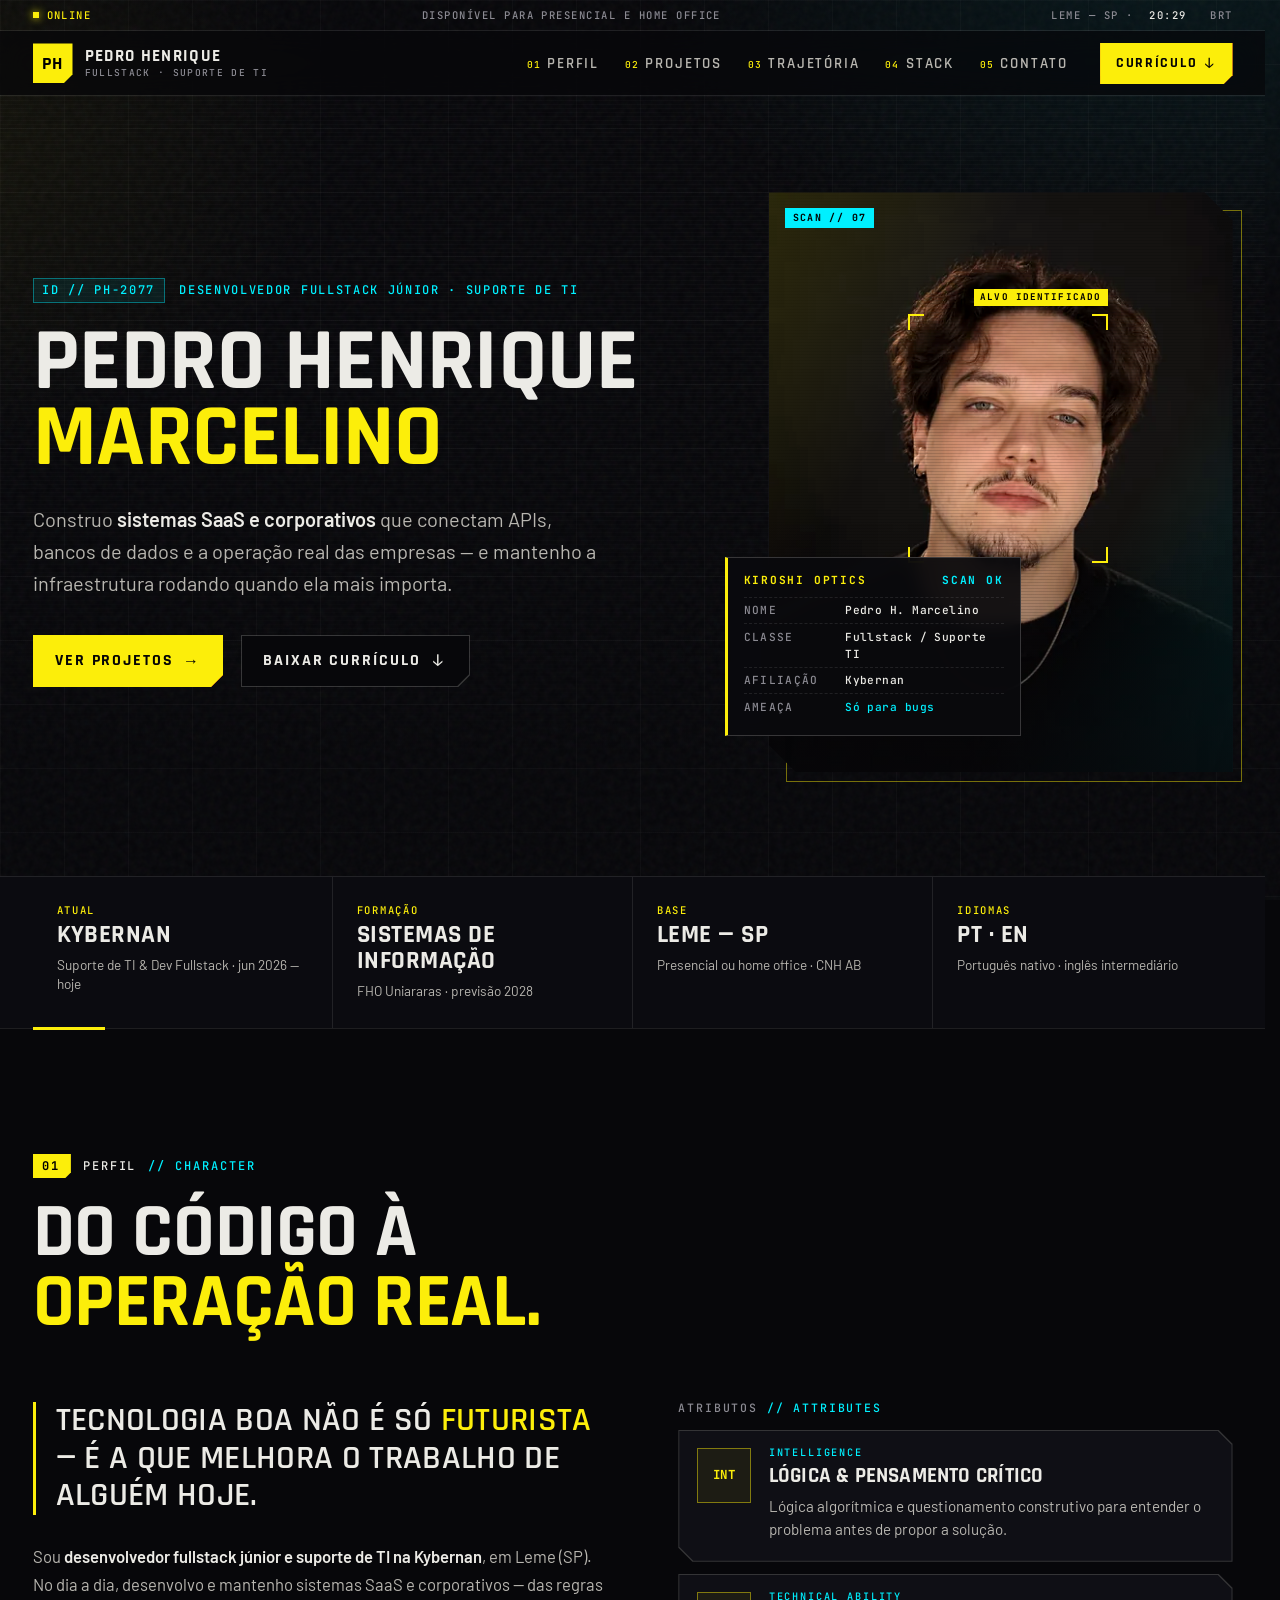
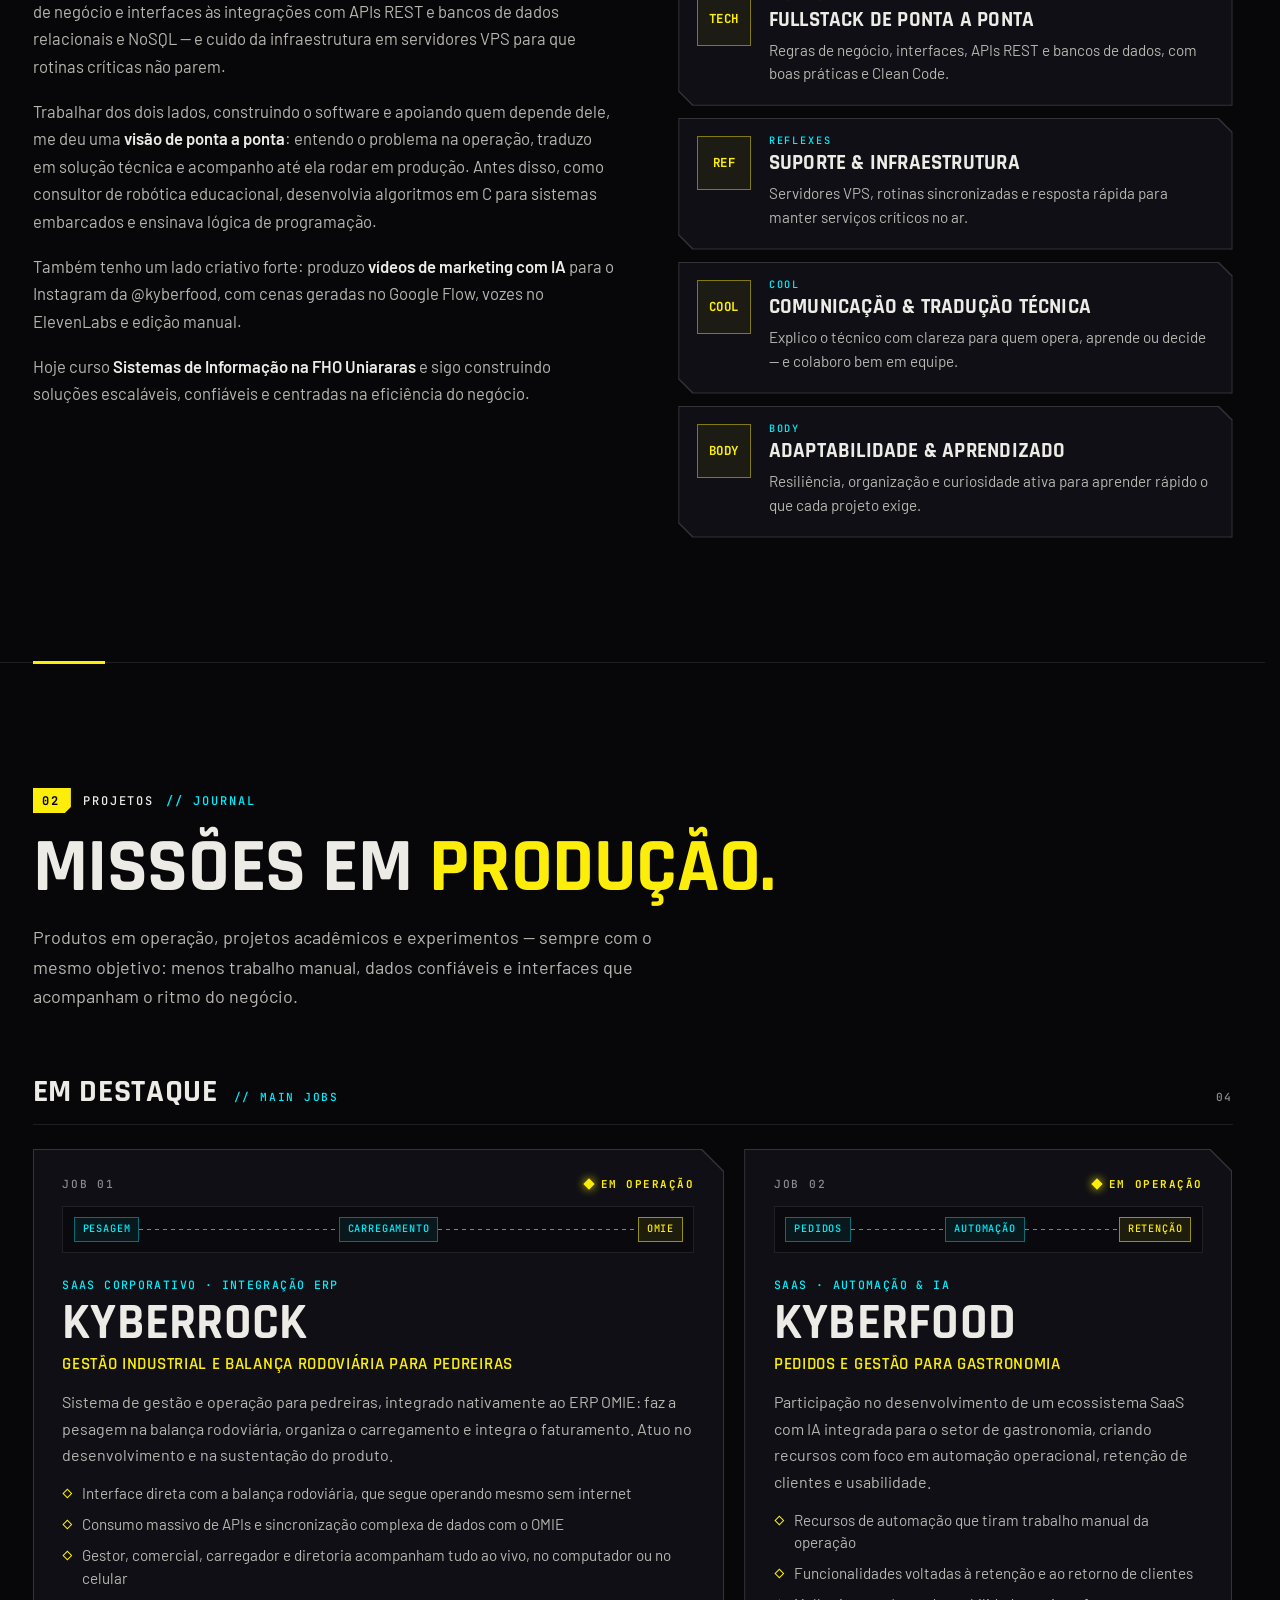
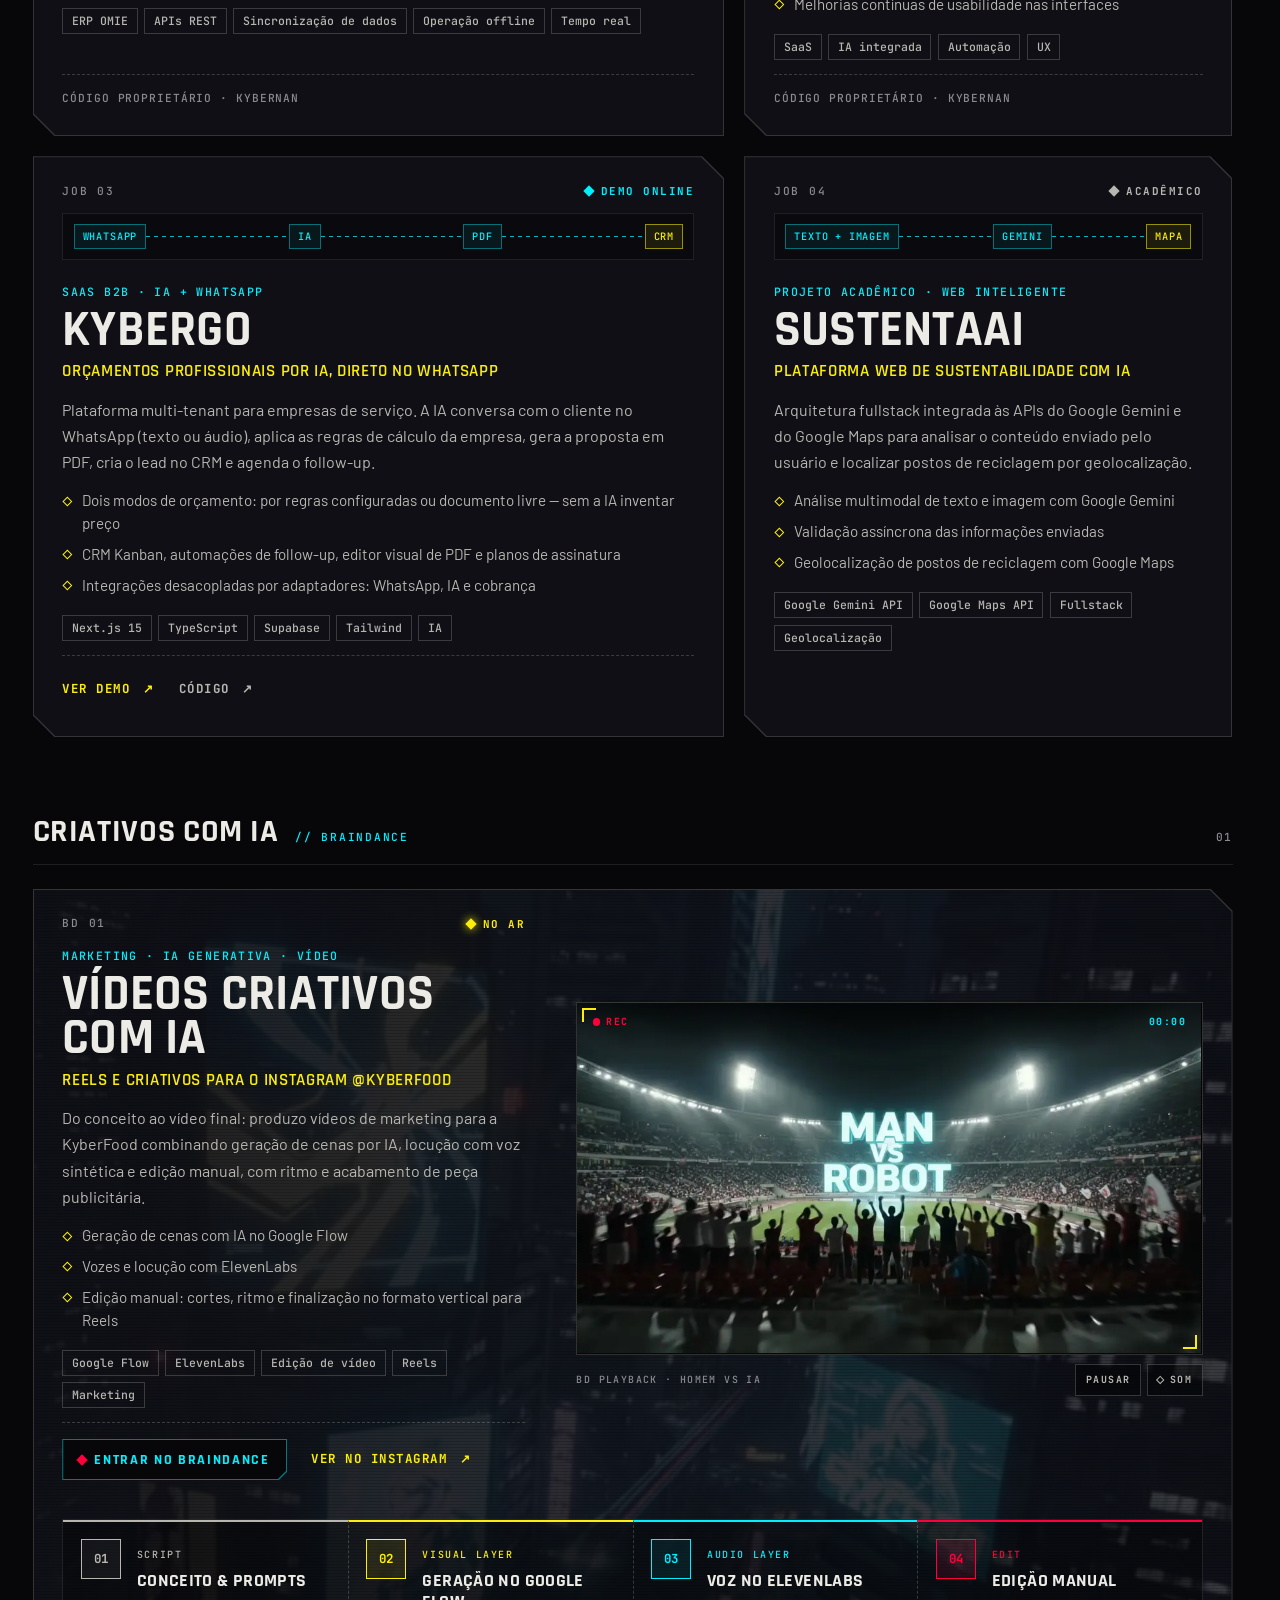
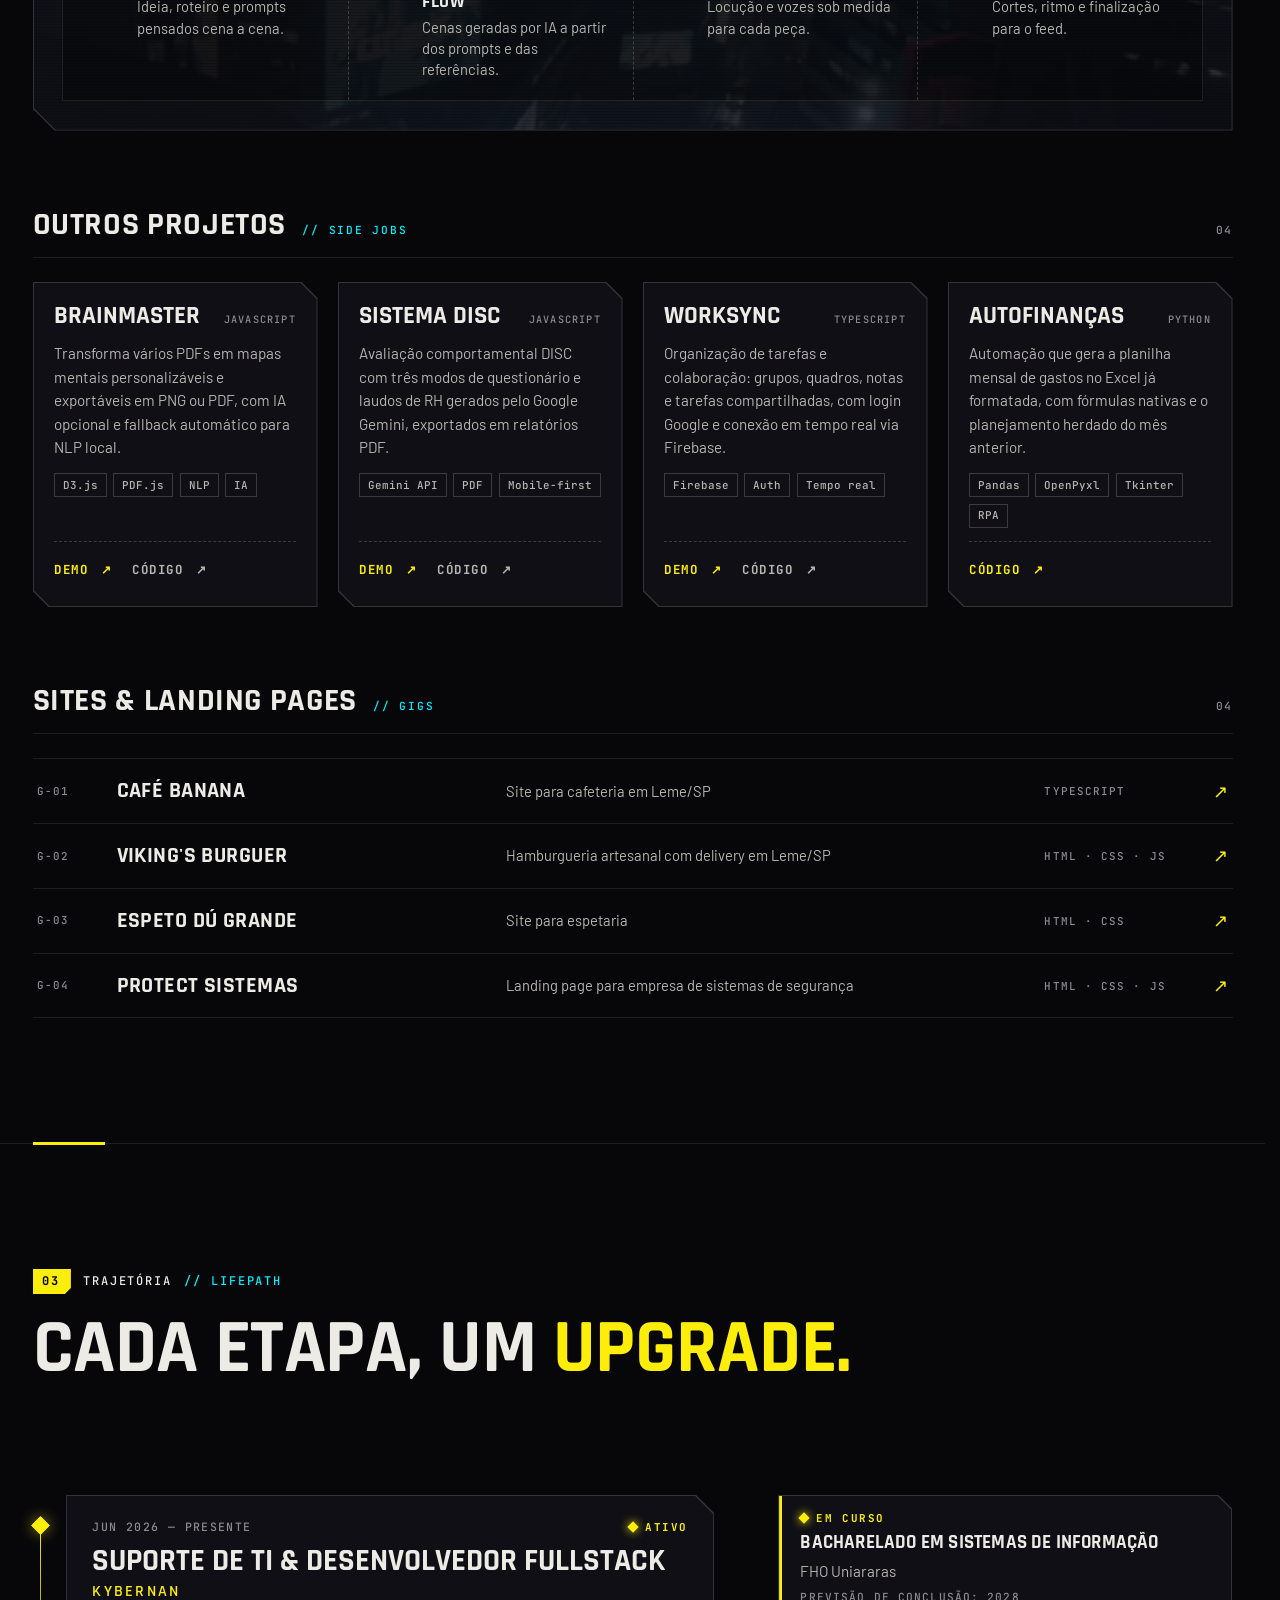
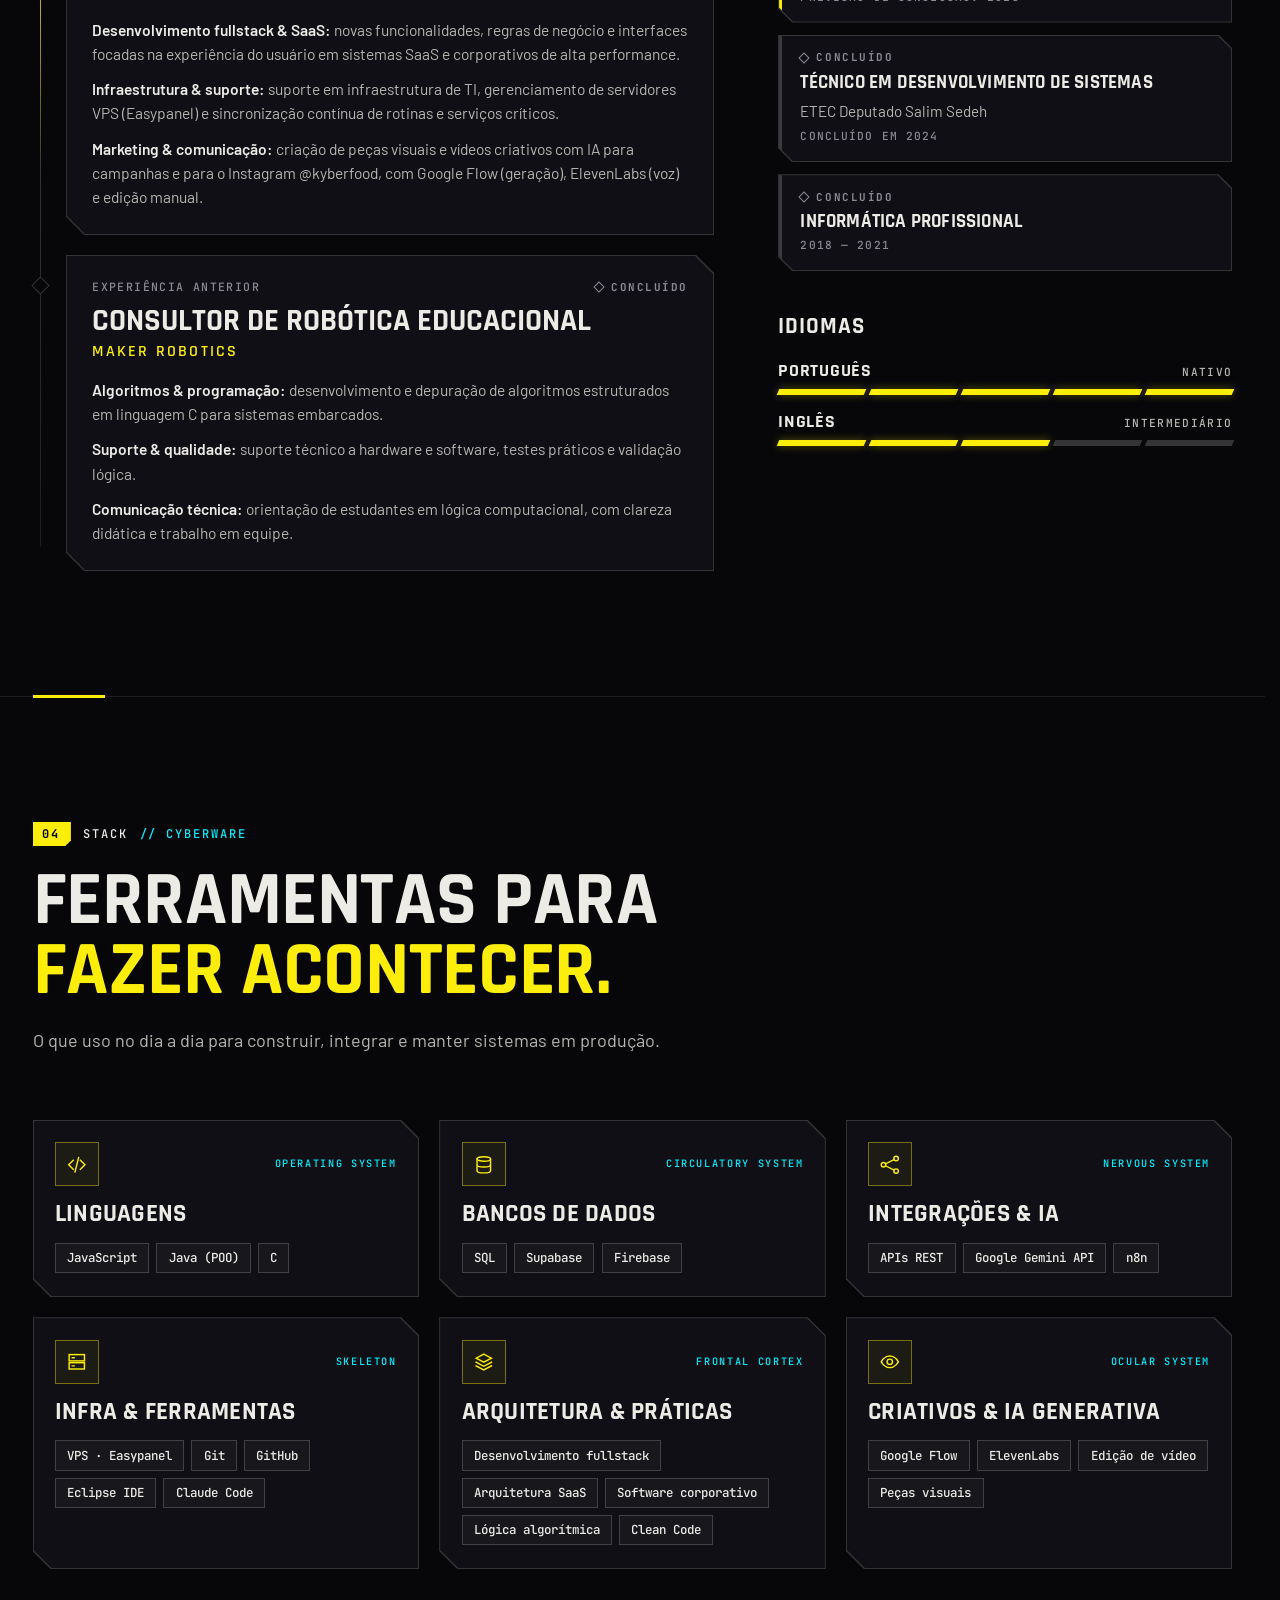
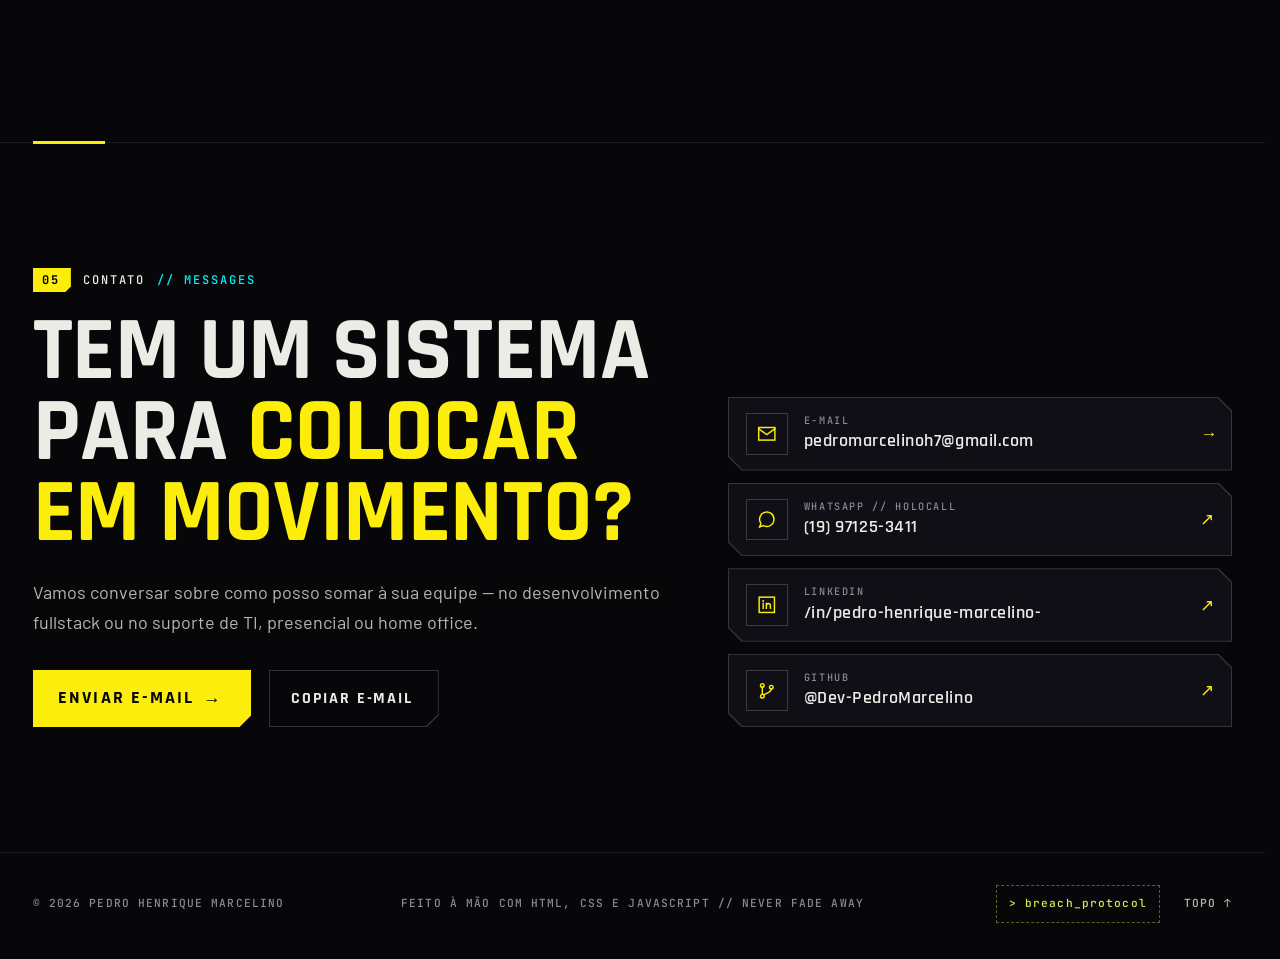
==== commit e1db3a96: "Hospeda as fontes no próprio site em vez do Google Fonts Barlow, JetBrains Mono e Rajdhani passam a " ====
--- a/index.html
+++ b/index.html
@@ -34,9 +34,10 @@
   <link rel="icon" href="assets/img/favicon.svg" type="image/svg+xml">
   <link rel="apple-touch-icon" href="assets/img/apple-touch-icon.png">
 
-  <link rel="preconnect" href="https://fonts.googleapis.com">
-  <link rel="preconnect" href="https://fonts.gstatic.com" crossorigin>
-  <link rel="stylesheet" href="https://fonts.googleapis.com/css2?family=Barlow:wght@400;500;600&family=JetBrains+Mono:wght@400;500;700&family=Rajdhani:wght@500;600;700&display=swap">
+  <!-- fontes hospedadas no próprio site (@font-face no style.css); as da primeira tela já começam a baixar aqui -->
+  <link rel="preload" href="assets/fonts/rajdhani-700.woff2" as="font" type="font/woff2" crossorigin>
+  <link rel="preload" href="assets/fonts/barlow-400.woff2" as="font" type="font/woff2" crossorigin>
+  <link rel="preload" href="assets/fonts/jetbrains-mono.woff2" as="font" type="font/woff2" crossorigin>
   <link rel="stylesheet" href="assets/css/style.css">
 
   <script>document.documentElement.classList.add('js');</script>
--- a/assets/css/style.css
+++ b/assets/css/style.css
@@ -22,6 +22,81 @@
    17. Movimento reduzido
    ========================================================================== */
 
+/* Fontes hospedadas no próprio site (assets/fonts, licença em LICENSE-fontes.txt):
+   mesmos arquivos e pesos do Google Fonts, só o subconjunto latin. A JetBrains Mono
+   é variável, mas fica presa em 400/500/700 como no Google (peso 600 cai no 700) */
+@font-face {
+  font-family: "Barlow";
+  font-style: normal;
+  font-weight: 400;
+  font-display: swap;
+  src: url("../fonts/barlow-400.woff2") format("woff2");
+}
+
+@font-face {
+  font-family: "Barlow";
+  font-style: normal;
+  font-weight: 500;
+  font-display: swap;
+  src: url("../fonts/barlow-500.woff2") format("woff2");
+}
+
+@font-face {
+  font-family: "Barlow";
+  font-style: normal;
+  font-weight: 600;
+  font-display: swap;
+  src: url("../fonts/barlow-600.woff2") format("woff2");
+}
+
+@font-face {
+  font-family: "JetBrains Mono";
+  font-style: normal;
+  font-weight: 400;
+  font-display: swap;
+  src: url("../fonts/jetbrains-mono.woff2") format("woff2");
+}
+
+@font-face {
+  font-family: "JetBrains Mono";
+  font-style: normal;
+  font-weight: 500;
+  font-display: swap;
+  src: url("../fonts/jetbrains-mono.woff2") format("woff2");
+}
+
+@font-face {
+  font-family: "JetBrains Mono";
+  font-style: normal;
+  font-weight: 700;
+  font-display: swap;
+  src: url("../fonts/jetbrains-mono.woff2") format("woff2");
+}
+
+@font-face {
+  font-family: "Rajdhani";
+  font-style: normal;
+  font-weight: 500;
+  font-display: swap;
+  src: url("../fonts/rajdhani-500.woff2") format("woff2");
+}
+
+@font-face {
+  font-family: "Rajdhani";
+  font-style: normal;
+  font-weight: 600;
+  font-display: swap;
+  src: url("../fonts/rajdhani-600.woff2") format("woff2");
+}
+
+@font-face {
+  font-family: "Rajdhani";
+  font-style: normal;
+  font-weight: 700;
+  font-display: swap;
+  src: url("../fonts/rajdhani-700.woff2") format("woff2");
+}
+
 /* 01. Tokens ============================================================== */
 :root {
   color-scheme: dark;
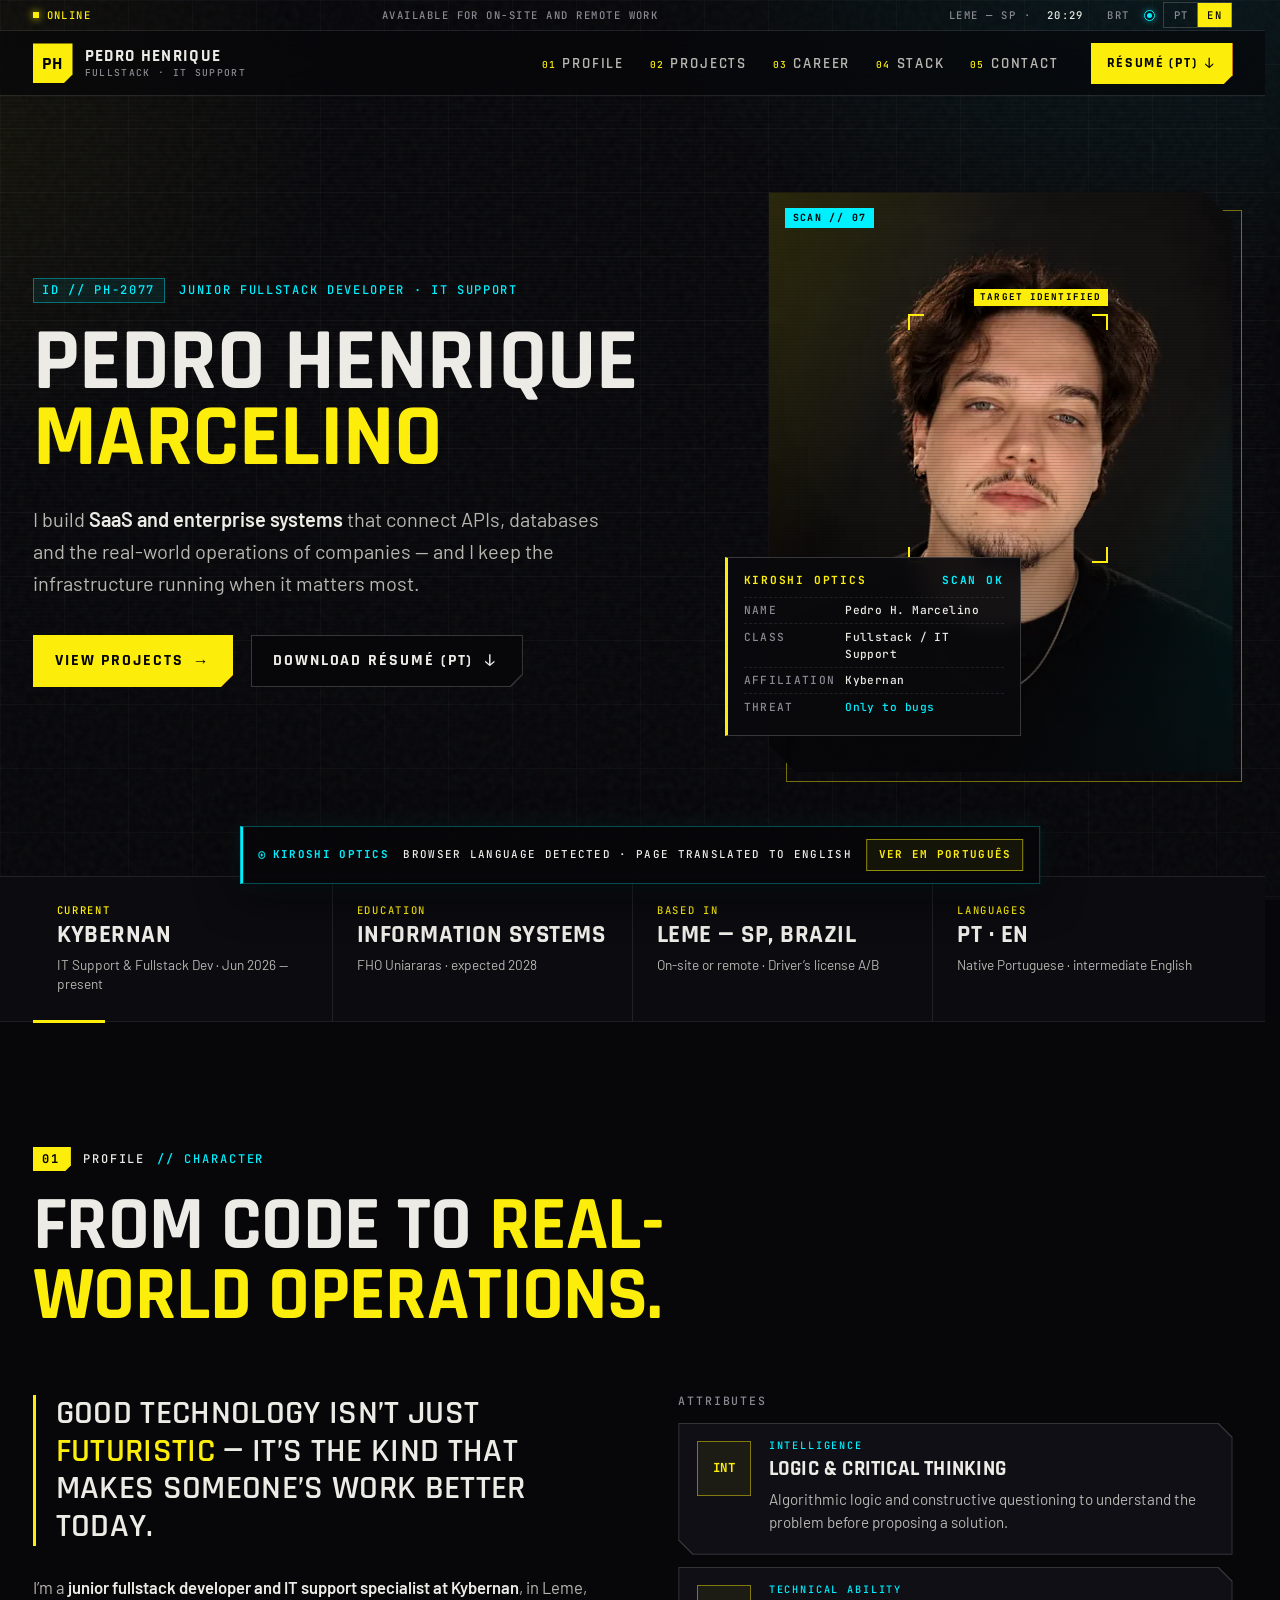
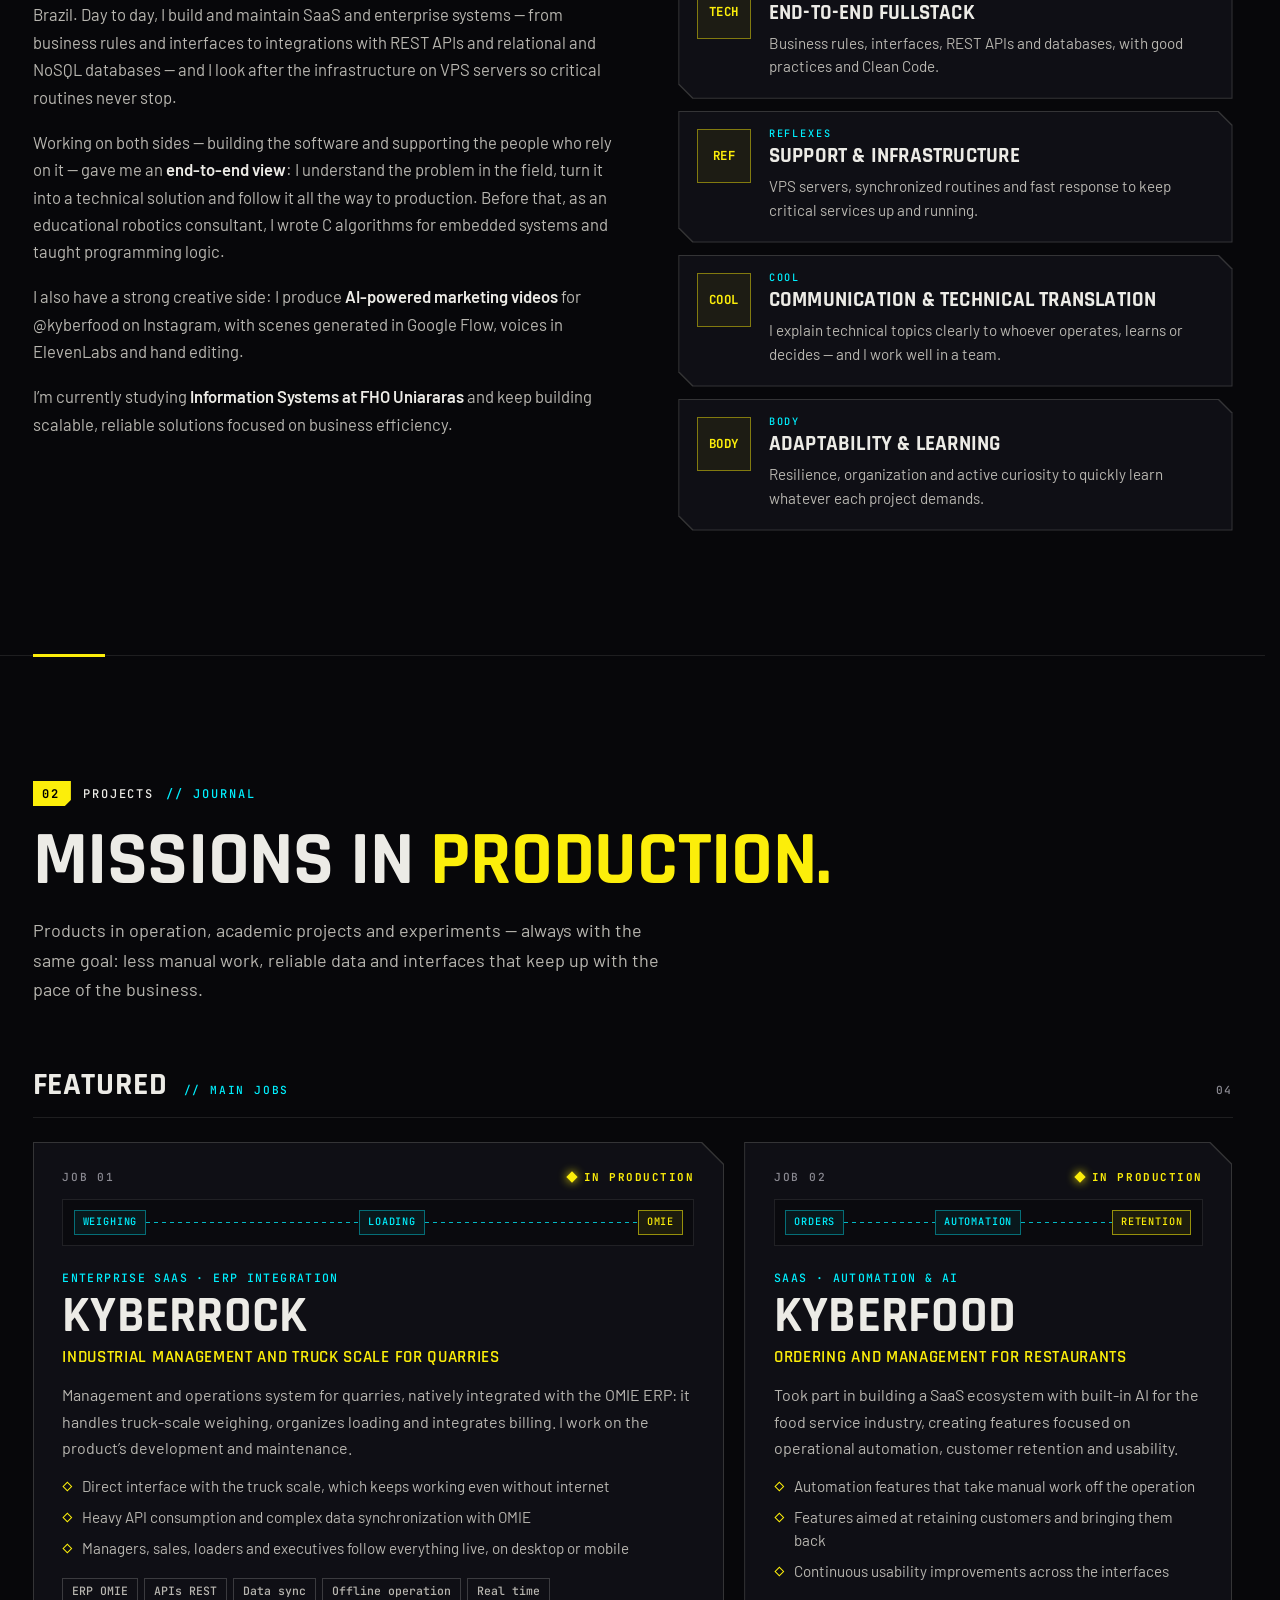
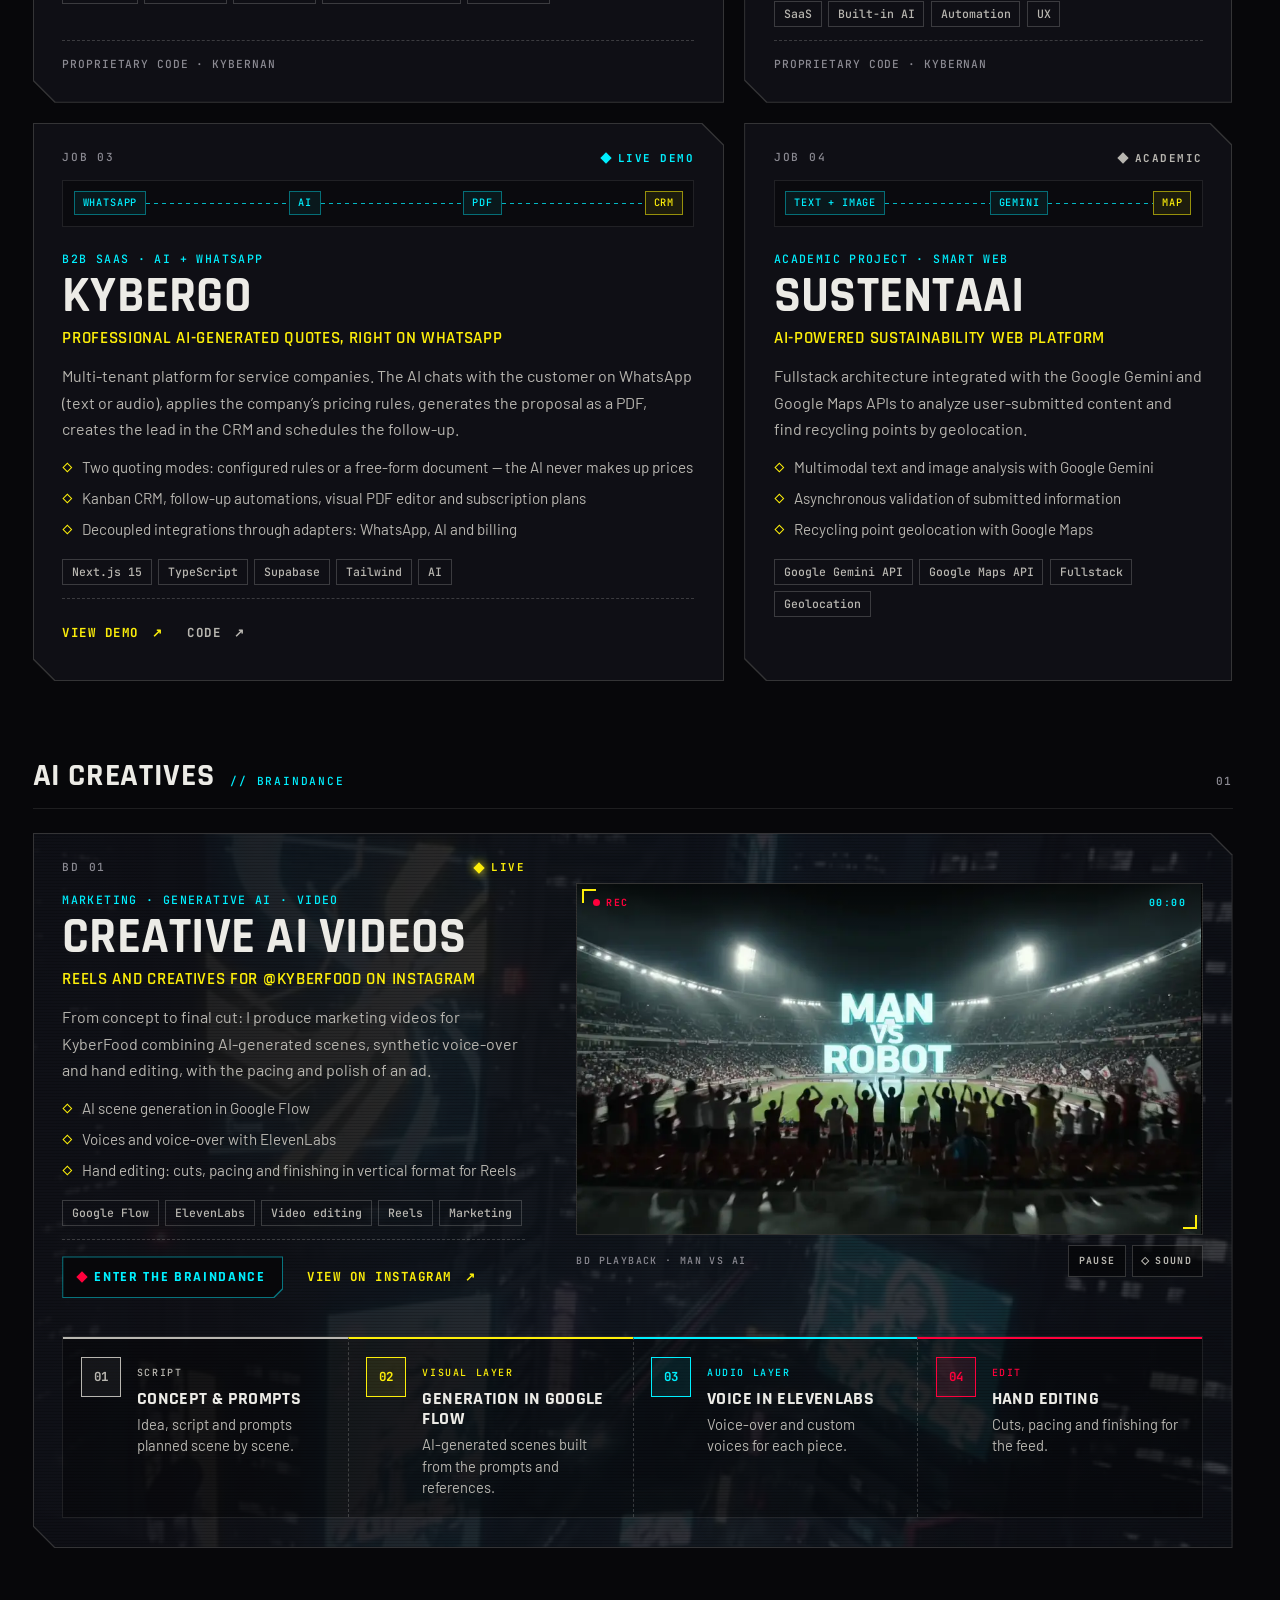
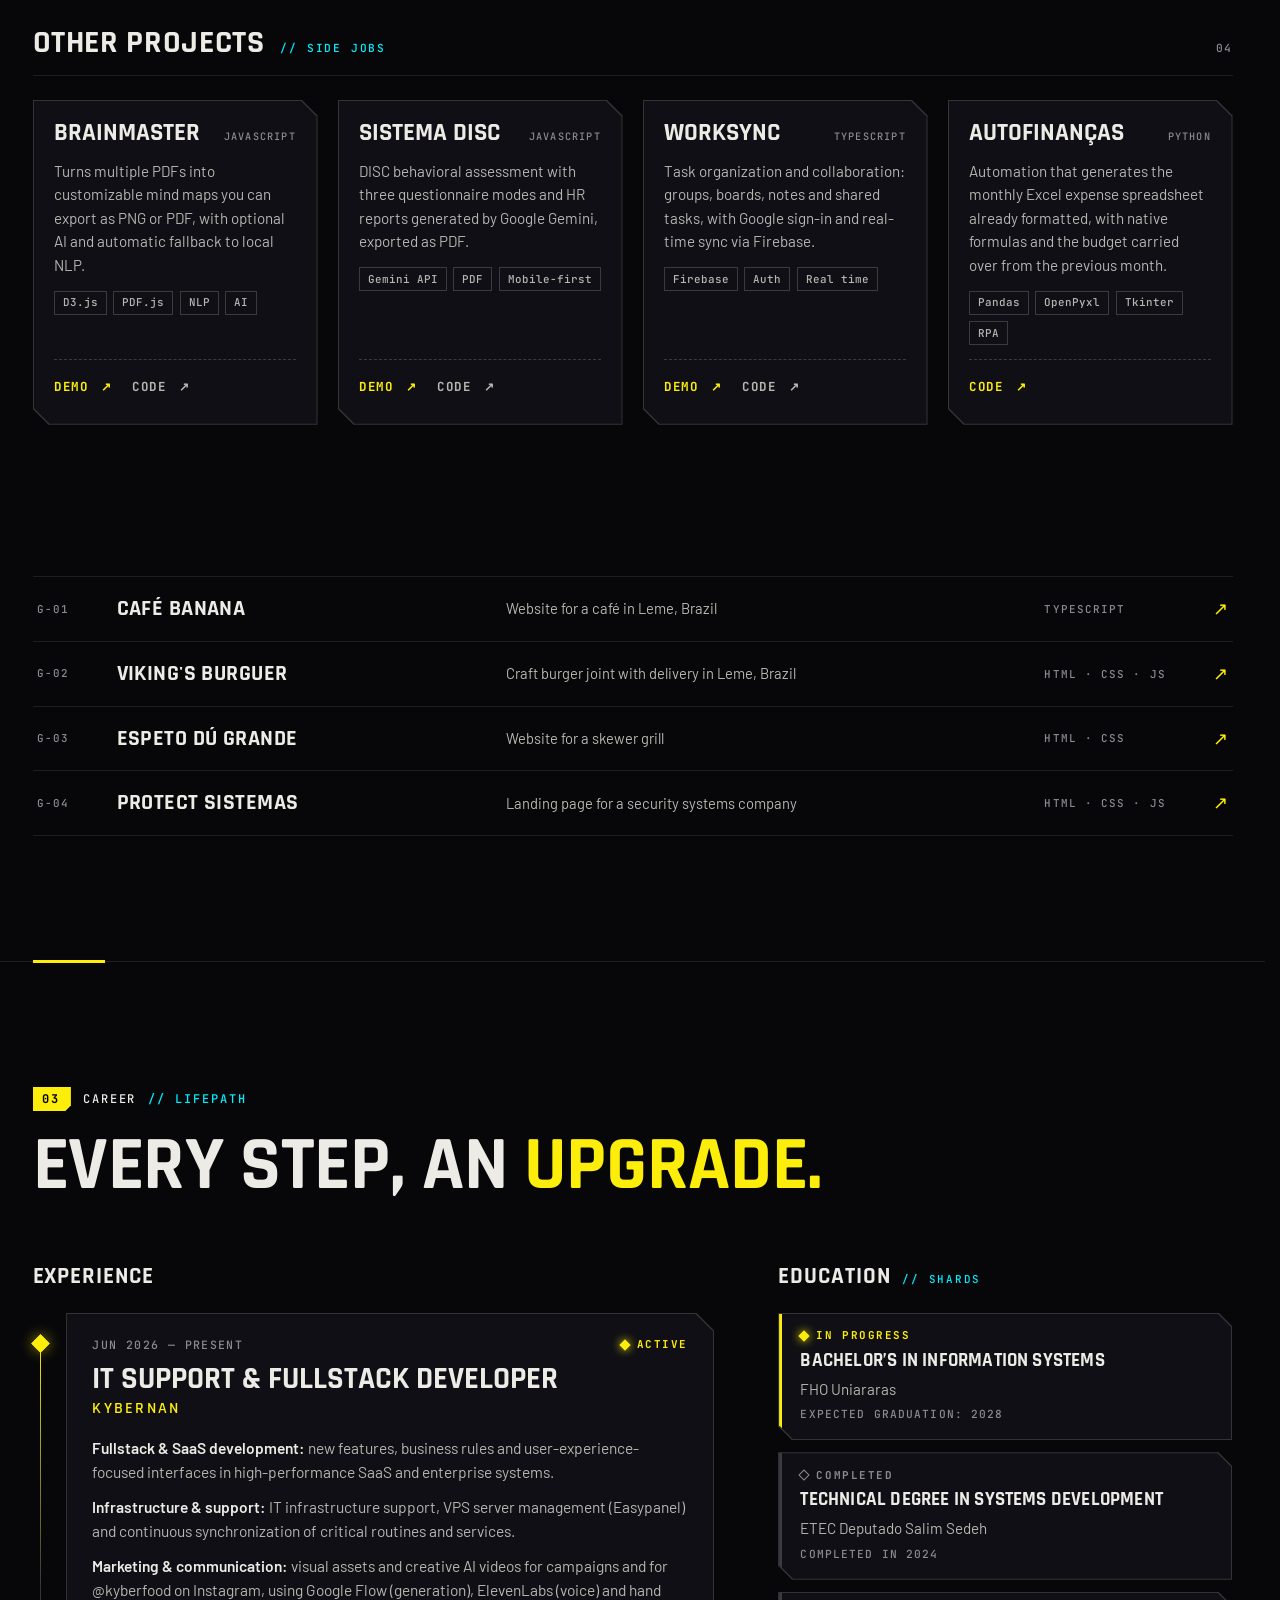
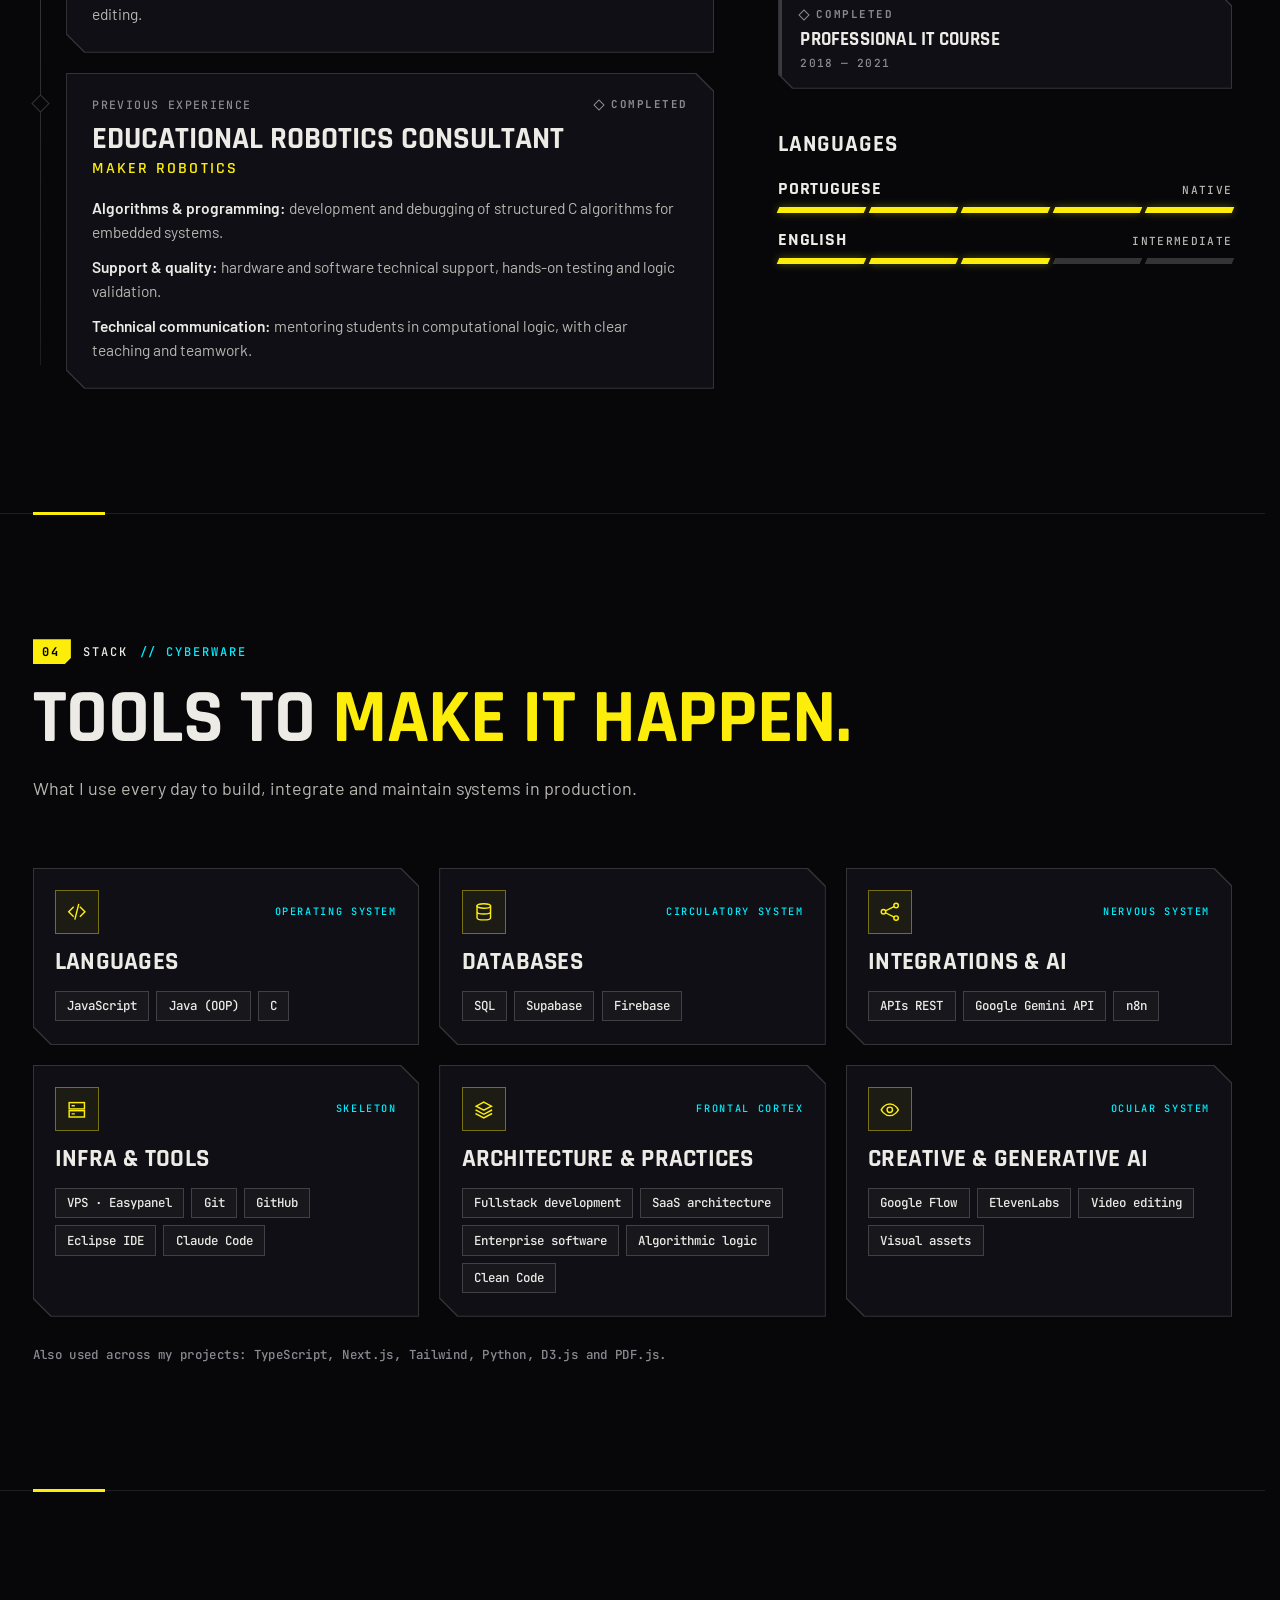
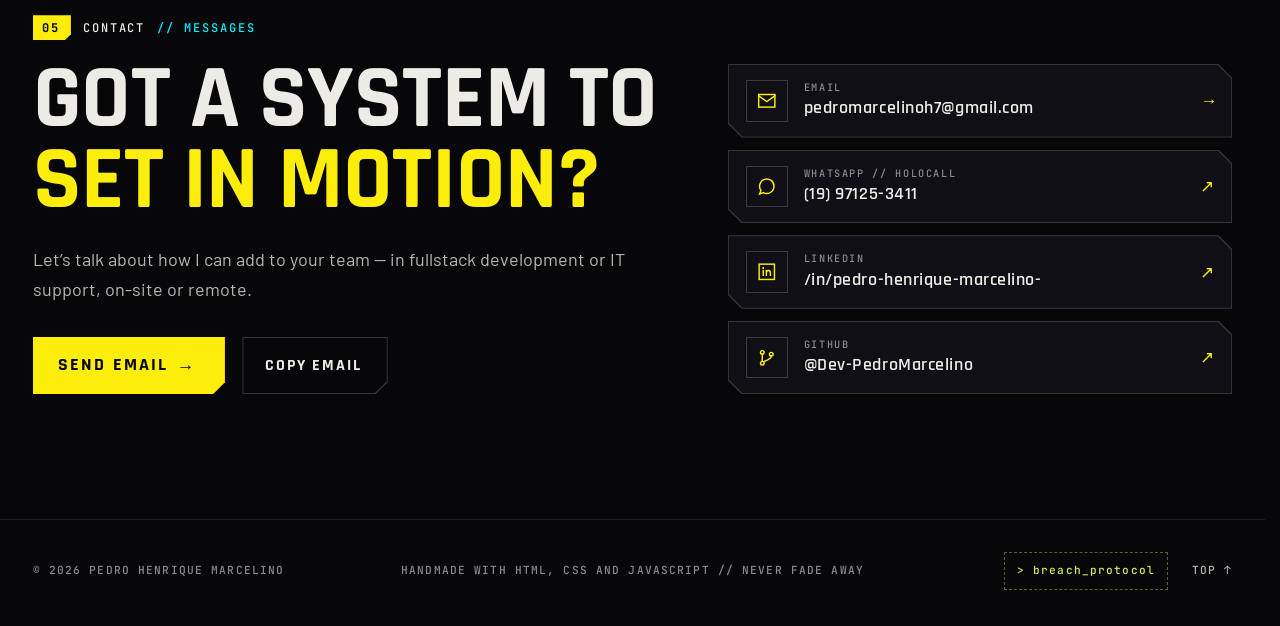
==== commit ca6632df: "Adiciona troca de idioma PT/EN no estilo do tradutor Kiroshi O site abre no idioma do navegador (pt-" ====
--- a/index.html
+++ b/index.html
@@ -40,7 +40,28 @@
   <link rel="preload" href="assets/fonts/jetbrains-mono.woff2" as="font" type="font/woff2" crossorigin>
   <link rel="stylesheet" href="assets/css/style.css">
 
-  <script>document.documentElement.classList.add('js');</script>
+  <!-- idioma decidido antes da 1ª pintura: ?lang= > escolha salva > idioma do navegador (pt* → PT, resto → EN).
+       Em inglês a página espera o i18n.js traduzir, para não aparecer em português nem por um instante -->
+  <script>
+    (function (root) {
+      root.classList.add('js');
+      var lang = null;
+      try { lang = new URLSearchParams(location.search).get('lang'); } catch (e) {}
+      if (lang !== 'pt' && lang !== 'en') { try { lang = localStorage.getItem('lang'); } catch (e) { lang = null; } }
+      if (lang !== 'pt' && lang !== 'en') {
+        var list = navigator.languages && navigator.languages.length ? navigator.languages : [navigator.language || 'pt'];
+        lang = 'en';
+        for (var i = 0; i < list.length; i++) {
+          var code = String(list[i]).toLowerCase();
+          if (code.indexOf('pt') === 0) { lang = 'pt'; break; }
+          if (code.indexOf('en') === 0) break;
+        }
+        root.setAttribute('data-lang-auto', '');
+      }
+      root.setAttribute('data-lang', lang);
+      if (lang === 'en') { root.lang = 'en'; root.classList.add('i18n-pending'); }
+    })(document.documentElement);
+  </script>
   <script type="application/ld+json">
   {
     "@context": "https://schema.org",
@@ -72,7 +93,17 @@
     <div class="container statusbar__inner">
       <p class="statusbar__item statusbar__item--live"><span class="pulse" aria-hidden="true"></span>Online</p>
       <p class="statusbar__item statusbar__item--wide">Disponível para presencial e home office</p>
-      <p class="statusbar__item"><span class="statusbar__item--wide">Leme — SP ·&nbsp;</span><time data-clock>--:--</time>&nbsp;<span class="statusbar__muted">BRT</span></p>
+      <div class="statusbar__end">
+        <p class="statusbar__item"><span class="statusbar__item--wide">Leme — SP ·&nbsp;</span><time data-clock>--:--</time>&nbsp;<span class="statusbar__muted">BRT</span></p>
+        <!-- tradutor Kiroshi: troca PT/EN (assets/js/i18n.js) -->
+        <div class="lang-switch" role="group" aria-label="Idioma · Language" data-lang-switch>
+          <span class="lang-switch__optic" aria-hidden="true"></span>
+          <span class="lang-switch__track">
+            <button class="lang-switch__opt" type="button" lang="pt-BR" aria-label="Português" aria-pressed="true" data-lang-set="pt">PT</button>
+            <button class="lang-switch__opt" type="button" lang="en" aria-label="English" aria-pressed="false" data-lang-set="en">EN</button>
+          </span>
+        </div>
+      </div>
     </div>
   </div>
 
@@ -939,6 +970,7 @@
     </filter>
   </svg>
 
+  <script src="assets/js/i18n.js" defer></script>
   <script src="assets/js/main.js" defer></script>
   <script src="assets/js/breach-protocol.js" defer></script>
 
--- a/assets/css/style.css
+++ b/assets/css/style.css
@@ -621,6 +621,92 @@
   .statusbar__item--wide { display: inline; }
 }
 
+.statusbar__end {
+  display: flex;
+  align-items: center;
+  gap: 0.9rem;
+}
+
+/* tradutor Kiroshi: módulo ótico + PT/EN; o bloco amarelo desliza até o idioma ativo */
+.lang-switch {
+  display: inline-flex;
+  align-items: center;
+  gap: 0.5rem;
+}
+
+.lang-switch__optic {
+  position: relative;
+  flex: none;
+  width: 11px;
+  height: 11px;
+  border: 1px solid var(--c-cyan);
+  border-radius: 50%;
+  box-shadow: 0 0 6px rgba(0, 240, 255, 0.45);
+}
+
+.lang-switch__optic::after {
+  content: "";
+  position: absolute;
+  inset: 2px;
+  border-radius: 50%;
+  background: var(--c-cyan);
+}
+
+/* durante a tradução a ótica "recalibra" */
+.lang-switch.is-busy .lang-switch__optic {
+  animation: optic-sync 0.65s var(--ease-snap);
+}
+
+.lang-switch__track {
+  position: relative;
+  display: grid;
+  grid-template-columns: 1fr 1fr;
+  border: 1px solid var(--c-line-strong);
+}
+
+.lang-switch__track::before {
+  content: "";
+  position: absolute;
+  top: 0;
+  bottom: 0;
+  left: 0;
+  width: 50%;
+  background: var(--c-yellow);
+  transition: transform 0.35s var(--ease-snap);
+}
+
+html[data-lang="en"] .lang-switch__track::before {
+  transform: translateX(100%);
+}
+
+.lang-switch__opt {
+  position: relative;
+  min-width: 2.1rem;
+  min-height: 1.5rem;
+  padding: 0 0.45rem;
+  border: 0;
+  background: none;
+  font: inherit;
+  letter-spacing: inherit;
+  color: var(--c-muted);
+  cursor: pointer;
+  transition: color 0.25s;
+}
+
+.lang-switch__opt:hover {
+  color: var(--c-text);
+}
+
+.lang-switch__opt[aria-pressed="true"] {
+  color: #000;
+  cursor: default;
+}
+
+.lang-switch__opt:focus-visible {
+  outline: 2px solid var(--c-cyan);
+  outline-offset: 2px;
+}
+
 .pulse {
   width: 6px;
   height: 6px;
@@ -3324,6 +3410,120 @@
   }
 }
 
+/* 16b. Tradutor Kiroshi (troca de idioma, i18n.js) ======================== */
+/* inglês detectado no <head>: a página espera a tradução para não piscar em português;
+   se o script falhar, ela aparece mesmo assim depois de 1,5 s */
+.i18n-pending body {
+  visibility: hidden;
+  animation: i18n-failsafe 0s linear 1.5s forwards;
+  animation-delay: 1.5s !important;
+}
+
+/* linha de scan que atravessa a tela; o texto de cada elemento troca quando ela passa */
+.kiroshi-scan {
+  position: fixed;
+  inset: 0;
+  z-index: 90;
+  overflow: hidden;
+  pointer-events: none;
+}
+
+.kiroshi-scan::before {
+  content: "";
+  position: absolute;
+  top: 0;
+  right: 0;
+  left: 0;
+  height: 7rem;
+  background: linear-gradient(180deg, transparent, rgba(0, 240, 255, 0.07) 75%, rgba(0, 240, 255, 0.85) calc(100% - 2px), var(--c-cyan));
+  box-shadow: 0 1px 16px rgba(0, 240, 255, 0.55);
+  transform: translateY(-100%);
+  opacity: 0;
+}
+
+.kiroshi-scan.is-running::before {
+  animation: kiroshi-scan var(--sweep, 650ms) linear forwards;
+}
+
+/* textos longos trocam com um glitch rápido de aberração cromática */
+.i18n-glitch {
+  animation: i18n-glitch 0.4s steps(5, end);
+}
+
+/* aviso no estilo HUD */
+.kiroshi-toast {
+  position: fixed;
+  bottom: max(1rem, env(safe-area-inset-bottom));
+  left: 50%;
+  z-index: 95;
+  display: flex;
+  flex-wrap: wrap;
+  align-items: center;
+  gap: 0.45rem 0.9rem;
+  width: max-content;
+  max-width: calc(100vw - 2 * var(--gutter));
+  padding: 0.75rem 0.95rem;
+  border: 1px solid rgba(0, 240, 255, 0.3);
+  border-left: 3px solid var(--c-cyan);
+  background: rgba(7, 7, 10, 0.94);
+  box-shadow: 0 12px 40px rgba(0, 0, 0, 0.55), 0 0 24px rgba(0, 240, 255, 0.08);
+  font: 500 0.68rem/1.45 var(--f-mono);
+  letter-spacing: 0.12em;
+  text-transform: uppercase;
+  color: var(--c-text);
+  opacity: 0;
+  pointer-events: none;
+  transform: translate(-50%, 0.75rem);
+  transition: opacity 0.3s var(--ease-out), transform 0.3s var(--ease-out);
+}
+
+.kiroshi-toast.is-visible {
+  opacity: 1;
+  pointer-events: auto;
+  transform: translate(-50%, 0);
+}
+
+.kiroshi-toast__tag {
+  display: inline-flex;
+  align-items: center;
+  gap: 0.45rem;
+  font-weight: 700;
+  color: var(--c-cyan);
+}
+
+.kiroshi-toast__tag::before {
+  content: "";
+  width: 0.45rem;
+  height: 0.45rem;
+  border: 1px solid currentColor;
+  border-radius: 50%;
+  box-shadow: inset 0 0 0 1.5px var(--c-bg), inset 0 0 0 4px currentColor;
+}
+
+.kiroshi-toast__action {
+  min-height: 2rem;
+  padding: 0.35rem 0.7rem;
+  border: 1px solid rgba(252, 238, 10, 0.55);
+  background: rgba(252, 238, 10, 0.06);
+  font: inherit;
+  font-weight: 700;
+  letter-spacing: inherit;
+  text-transform: inherit;
+  color: var(--c-yellow);
+  cursor: pointer;
+  transition: background-color 0.2s, color 0.2s;
+}
+
+.kiroshi-toast__action:hover {
+  background: var(--c-yellow);
+  color: #000;
+}
+
+.kiroshi-toast__action:focus-visible {
+  outline: 2px solid var(--c-cyan);
+  outline-offset: 2px;
+}
+
 /* 17. Revelação ao rolar & keyframes ====================================== */
 .js [data-reveal] {
   opacity: 0;
@@ -3422,6 +3622,30 @@
   100% { opacity: 0; visibility: hidden; }
 }
 
+@keyframes i18n-failsafe {
+  to { visibility: visible; }
+}
+
+@keyframes kiroshi-scan {
+  0% { opacity: 1; transform: translateY(-100%); }
+  90% { opacity: 1; }
+  100% { opacity: 0; transform: translateY(calc(100vh - 100%)); }
+}
+
+@keyframes i18n-glitch {
+  0% { opacity: 0.25; text-shadow: -3px 0 rgba(255, 0, 60, 0.85), 3px 0 rgba(0, 240, 255, 0.85); }
+  25% { opacity: 1; text-shadow: 2px 0 rgba(255, 0, 60, 0.75), -2px 0 rgba(0, 240, 255, 0.75); }
+  50% { opacity: 0.6; text-shadow: -1px 0 rgba(255, 0, 60, 0.6), 1px 0 rgba(0, 240, 255, 0.6); }
+  75% { opacity: 1; text-shadow: 1px 0 rgba(255, 0, 60, 0.4), -1px 0 rgba(0, 240, 255, 0.4); }
+  100% { opacity: 1; text-shadow: none; }
+}
+
+@keyframes optic-sync {
+  0%, 100% { transform: none; box-shadow: 0 0 6px rgba(0, 240, 255, 0.45); }
+  30% { transform: scale(1.35); box-shadow: 0 0 14px rgba(0, 240, 255, 0.9); }
+  60% { transform: scale(0.85); }
+}
+
 /* 18. Movimento reduzido ================================================== */
 @media (prefers-reduced-motion: reduce) {
   html {
